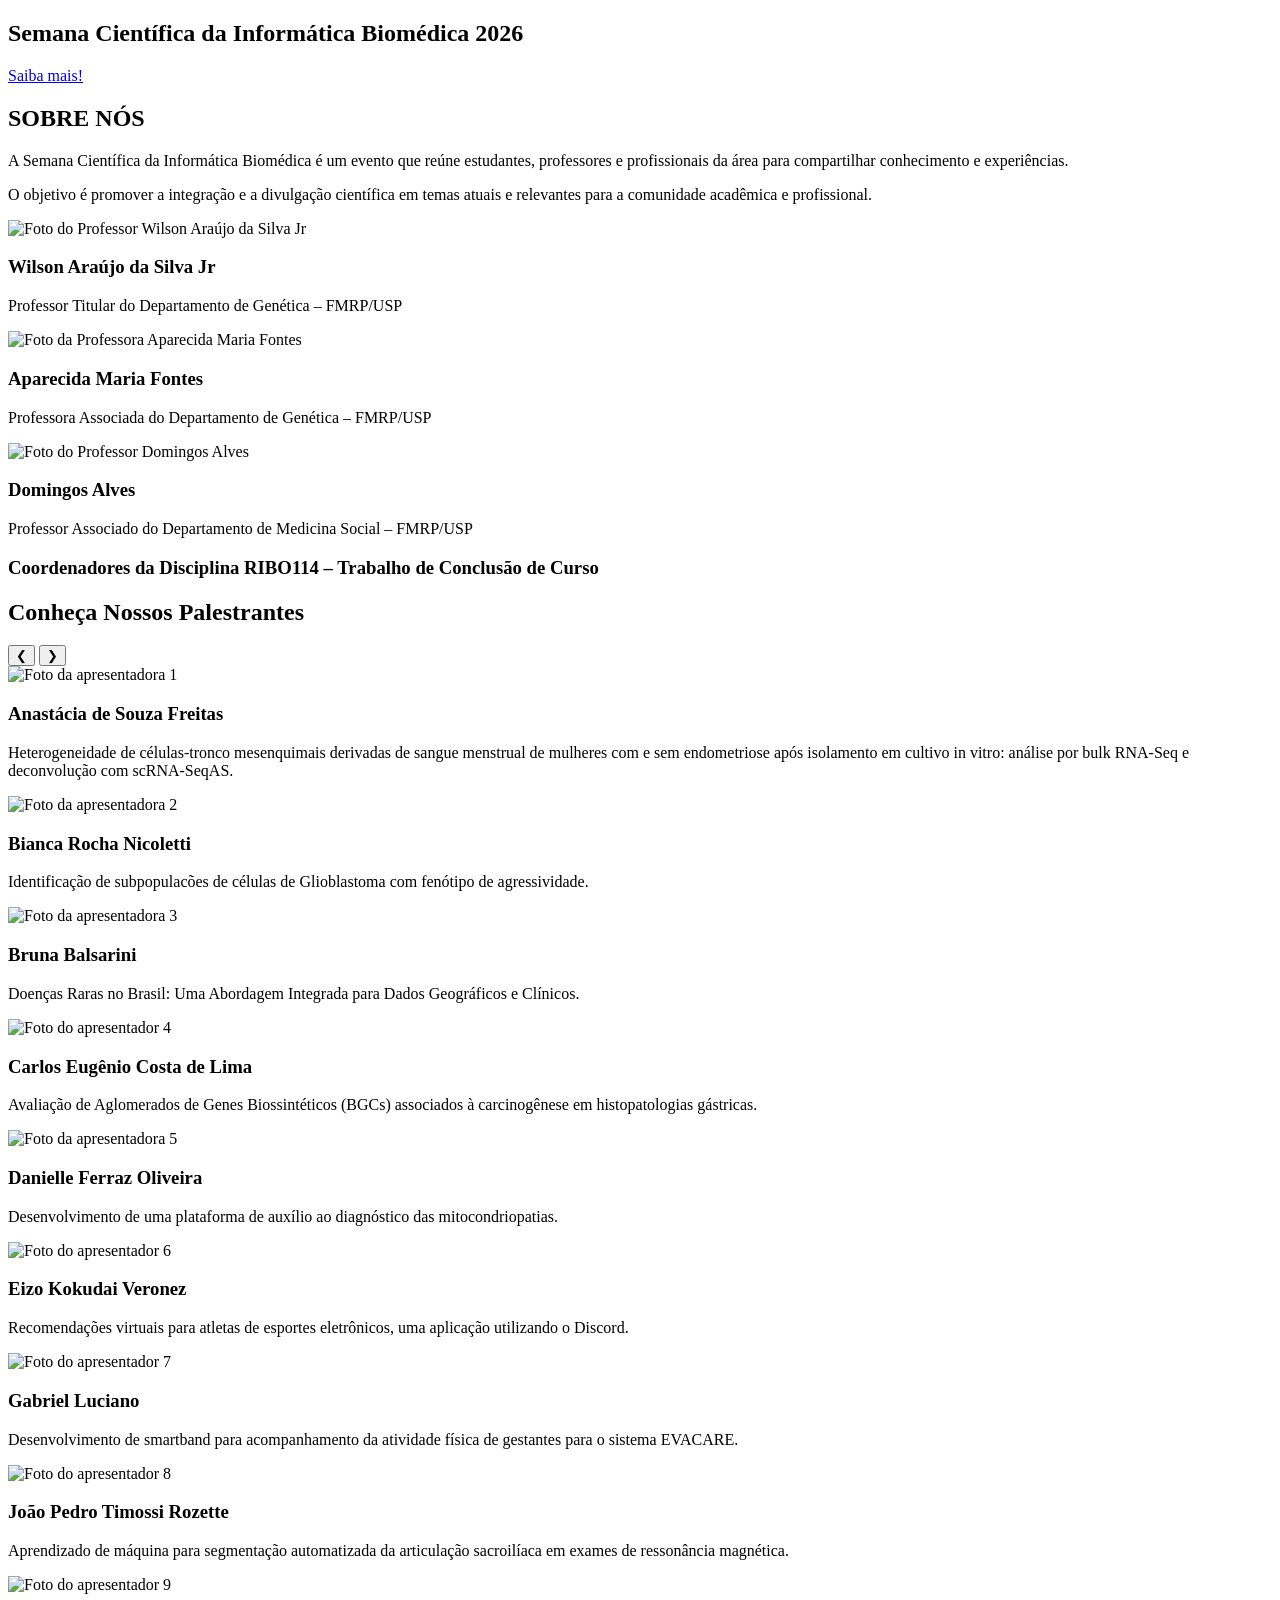
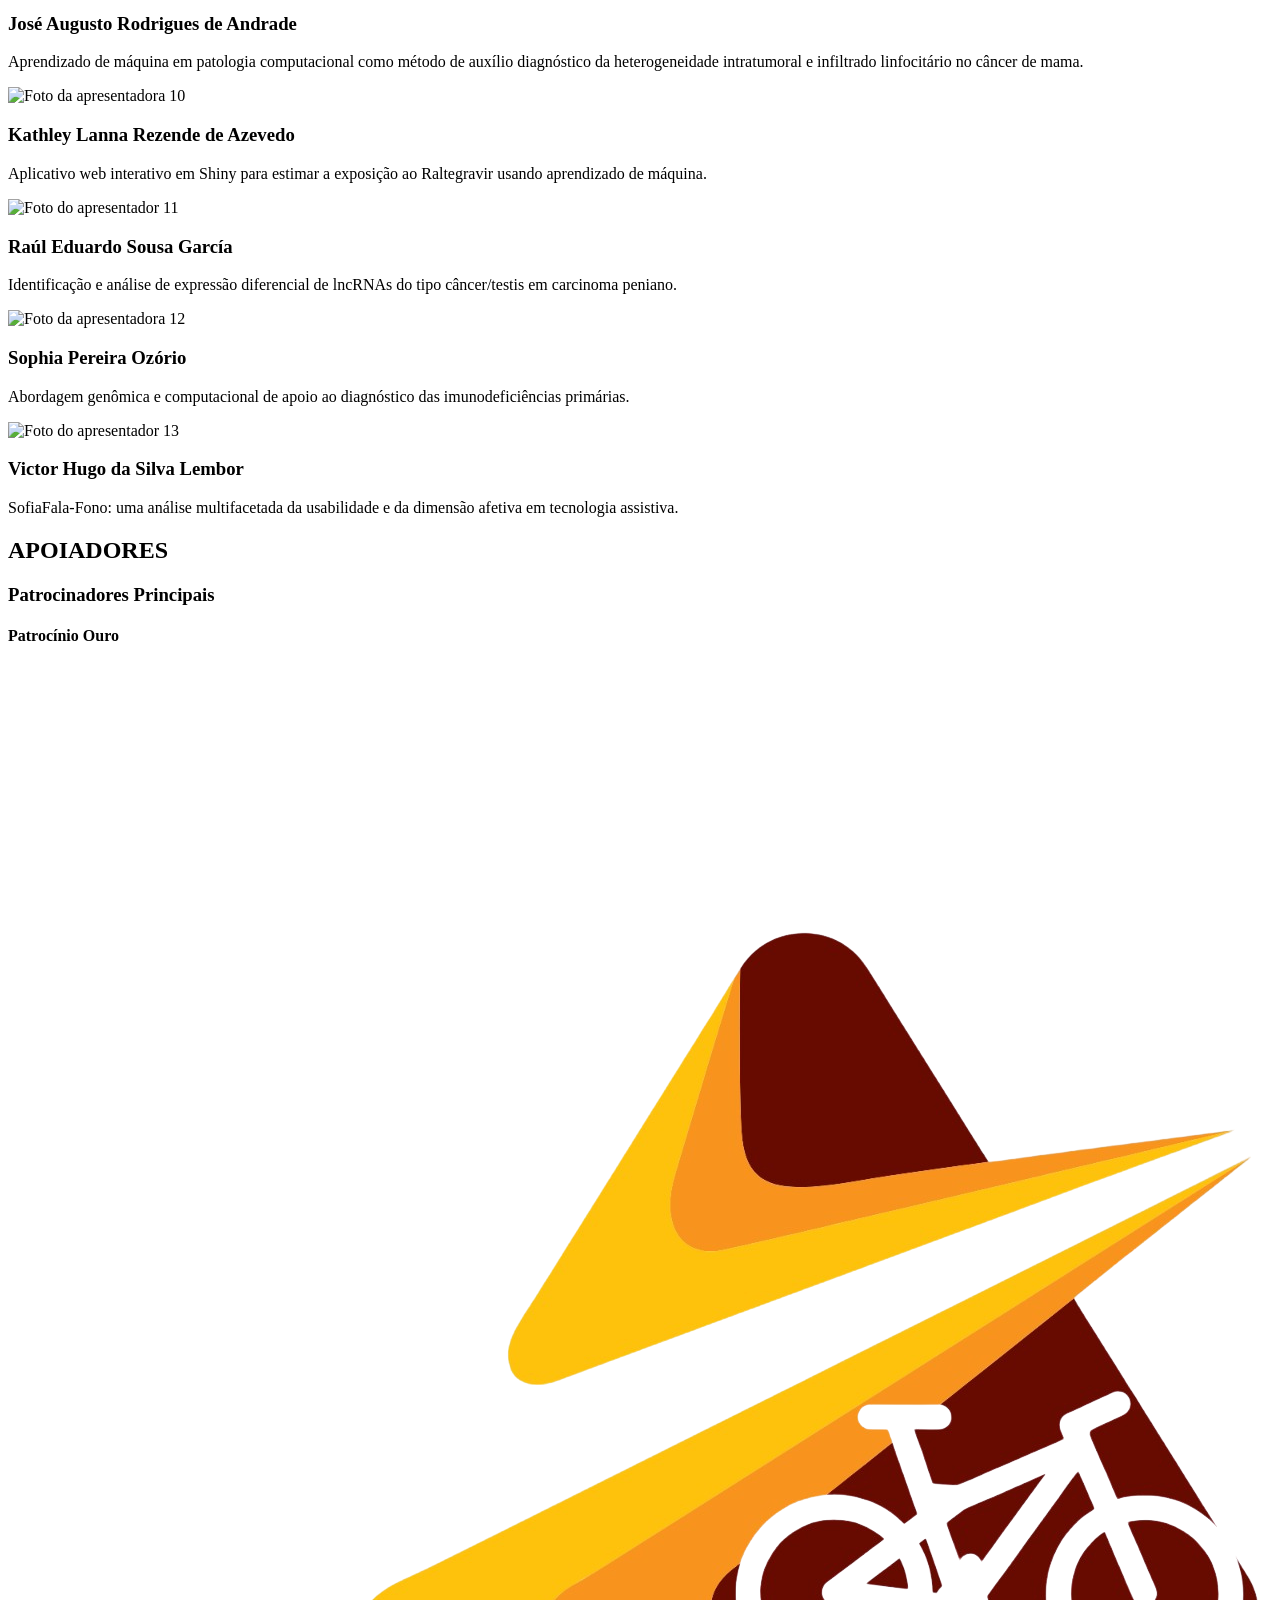
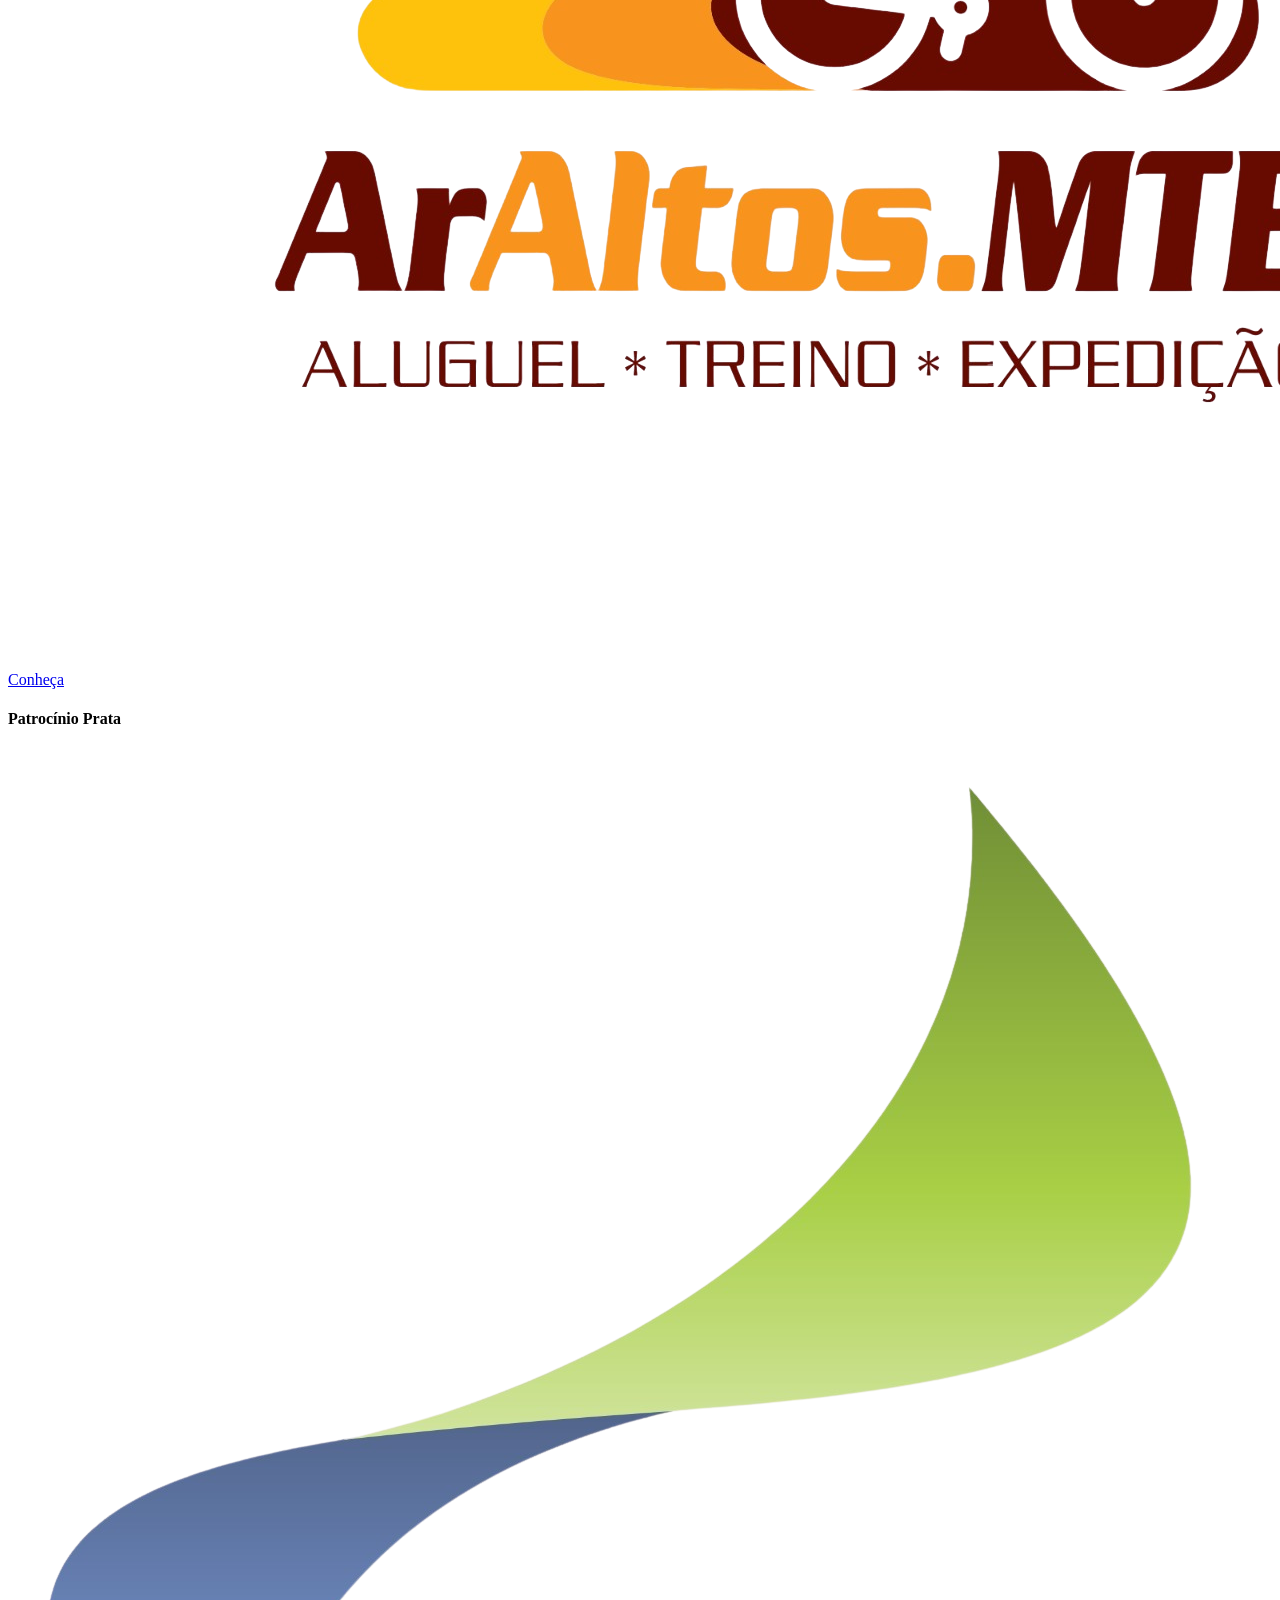
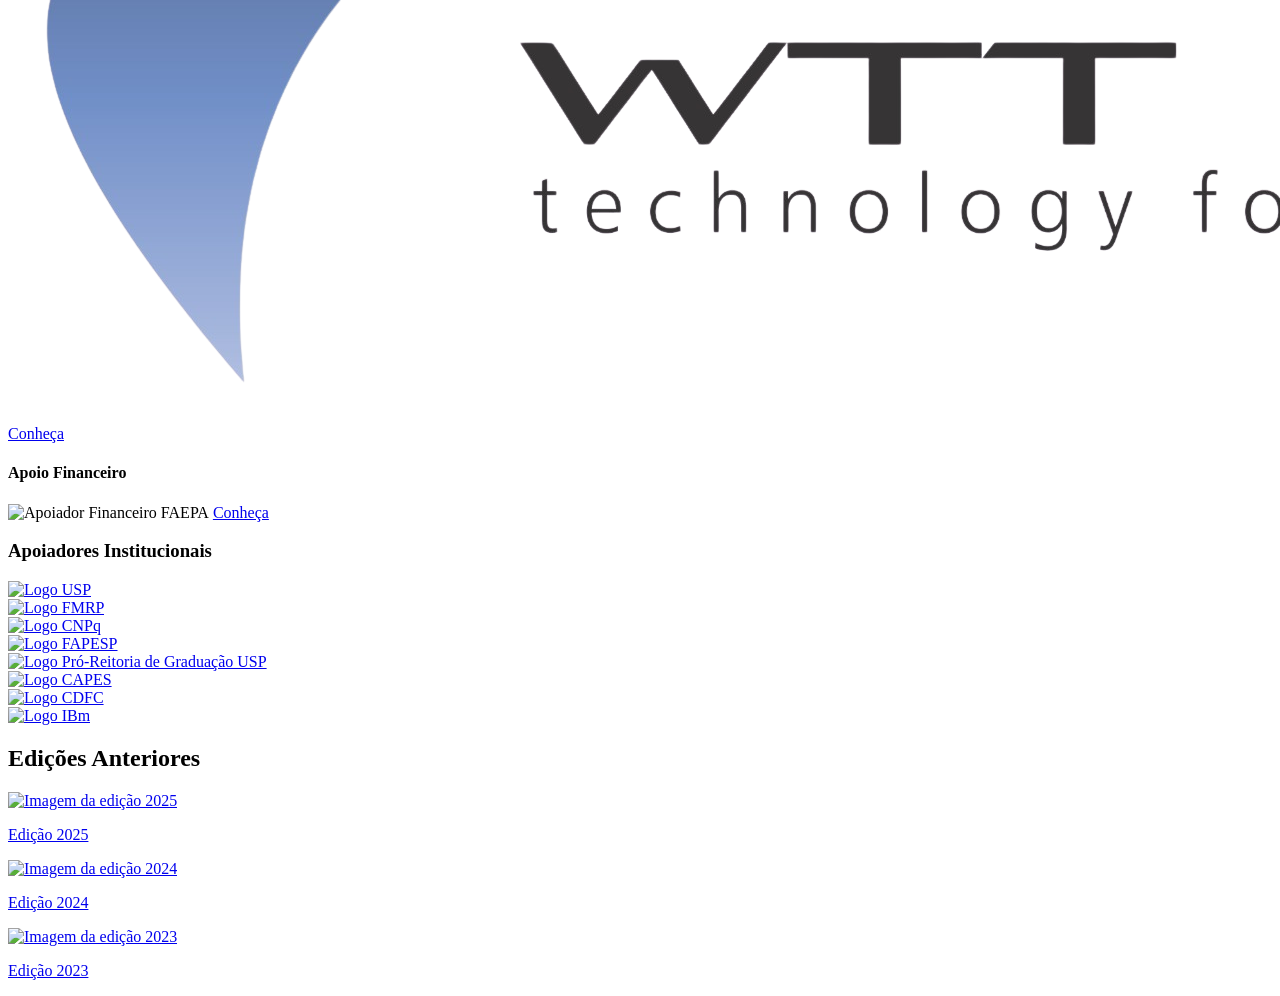
==== index.html @ ed15cde7 "Alteração datas e patrocinadores" ====
<!DOCTYPE html>
<html lang="pt-BR">
<head>
    <meta charset="UTF-8">
    <link rel="canonical" href="https://rge.fmrp.usp.br/scibm/" />
    <link rel="stylesheet" href="assets/css/style.css">
    <meta name="viewport" content="width=device-width, initial-scale=1.0">
    
    <link rel="stylesheet" href="assets/css/style.css">
    <link rel="stylesheet" href="https://cdn.jsdelivr.net/npm/@shoelace-style/shoelace@2.20.1/cdn/themes/light.css" />
    <link rel="preconnect" href="https://fonts.googleapis.com">
    <link rel="preconnect" href="https://fonts.gstatic.com" crossorigin>
    <link href="https://fonts.googleapis.com/css2?family=Poppins:wght@400;600;700;800;900&display=swap" rel="stylesheet">
</head>
<body>

    <!--Header-->
    <div id="header-placeholder"></div>

        <section id="hero" class="hero">
        <div class="hero__content">
            <h1>
                <span class="h1-small">Semana Científica da</span>
                <span class="h1-large">Informática Biomédica</span>
                <span class="hero__year">2026</span>

            </h1>

        <a href="#sobre" class="cta">Saiba mais!</a>
        </div>

        <!-- camada decorativa -->
        <div class="hero__bg" aria-hidden="true"></div>
        </section>

    <main>
        <!--Sobre nós-->
        <section class="about" id="sobre">
            <div class="about__container">

                <div class="about__content">
                    <h2>SOBRE NÓS</h2>
                    <p>
                        A <span class="highlight">Semana Científica da Informática Biomédica</span>
                        é um evento que reúne estudantes, professores e profissionais da área
                        para compartilhar conhecimento e experiências.
                    </p>
                    <p>
                        O objetivo é promover a integração e a divulgação científica em temas
                        atuais e relevantes para a comunidade acadêmica e profissional.
                    </p>
                </div>

                <div class="about_professors">

                    <div class="professor__card">
                        <img src="/assets/imgs/foto_wilson.jpg" alt="Foto do Professor Wilson Araújo da Silva Jr">
                        <div class="professor__info">
                            <h3>Wilson Ara&uacute;jo da Silva Jr</h3>
                            <p>Professor Titular do Departamento de Gen&eacute;tica &ndash; FMRP/USP</p>
                        </div>
                    </div>

                    <div class="professor__card">
                        <img src="/assets/imgs/foto_aparecida.jpg" alt="Foto da Professora Aparecida Maria Fontes">
                        <div class="professor__info">
                            <h3>Aparecida Maria Fontes</h3>
                            <p>Professora Associada do Departamento de Gen&eacute;tica &ndash; FMRP/USP</p>
                        </div>
                    </div>

                    <div class="professor__card">
                        <img src="/assets/imgs/foto_domingos.jpg" alt="Foto do Professor Domingos Alves">
                        <div class="professor__info">
                            <h3>Domingos Alves</h3>
                            <p>Professor Associado do Departamento de Medicina Social &ndash; FMRP/USP</p>
                        </div>
                    </div>
                </div>

                <div class = "about__coordinators">
                    <h3>Coordenadores da Disciplina RIBO114 &ndash; Trabalho de Conclus&atilde;o de Curso</h3>
                </div>
            </div>
        </section>




        <!--Apresentadores-->
            <section id="apresentadores" class="presenters">
                <div class="presenters_container">
                    <h2>Conheça Nossos Palestrantes</h2>
            
                    <div class="presenters__grid">
                    <div class="presenters__carousel">
                        <button class="carousel-btn prev" aria-label="Anterior">&#10094;</button>
                        <button class="carousel-btn next" aria-label="Próximo">&#10095;</button>
                        <div class="presenters__track">

                                <div class="presenter-card">
                                    <img src="/assets/photos/foto_anastacia.png" alt="Foto da apresentadora 1">
                                    <h3>Anastácia de Souza Freitas</h3>
                                    <p>Heterogeneidade de células-tronco mesenquimais derivadas de sangue menstrual de mulheres com e sem endometriose após isolamento em cultivo in vitro: análise por bulk RNA-Seq e deconvolução com scRNA-SeqAS.</p>
                                </div>

                                <div class="presenter-card">
                                    <img src="/assets/photos/foto_bianca.png" alt="Foto da apresentadora 2">
                                    <h3>Bianca Rocha Nicoletti</h3>
                                    <p>Identificação de subpopulacões de células de Glioblastoma com fenótipo de agressividade.</p>
                                </div>

                                <div class="presenter-card">
                                    <img src="/assets/photos/foto_bruna.png" alt="Foto da apresentadora 3">
                                    <h3>Bruna Balsarini</h3>
                                    <p>Doenças Raras no Brasil: Uma Abordagem Integrada para Dados Geográficos e Clínicos.</p>
                                </div>

                                <div class="presenter-card">
                                    <img src="/assets/photos/foto_carlos.png" alt="Foto do apresentador 4">
                                    <h3>Carlos Eugênio Costa de Lima</h3>
                                    <p>Avaliação de Aglomerados de Genes Biossintéticos (BGCs) associados à carcinogênese em histopatologias gástricas.</p>
                                </div>

                                <div class="presenter-card">
                                    <img src="/assets/photos/foto_danielle.png" alt="Foto da apresentadora 5">
                                    <h3>Danielle Ferraz Oliveira</h3>
                                    <p>Desenvolvimento de uma plataforma de auxílio ao diagnóstico das mitocondriopatias.</p>
                                </div>

                                <div class="presenter-card">
                                    <img src="/assets/photos/foto_eizo.png" alt="Foto do apresentador 6">
                                    <h3>Eizo Kokudai Veronez</h3>
                                    <p>Recomendações virtuais para atletas de esportes eletrônicos, uma aplicação utilizando o Discord.</p>
                                </div>                                

                                <div class="presenter-card">
                                    <img src="/assets/photos/foto_gabriel_luciano.png" alt="Foto do apresentador 7">
                                    <h3>Gabriel Luciano</h3>
                                    <p>Desenvolvimento de smartband para acompanhamento da atividade física de gestantes para o sistema EVACARE.</p>
                                </div>

                                <div class="presenter-card">
                                    <img src="/assets/photos/foto_joao_rozette.png" alt="Foto do apresentador 8">
                                    <h3>João Pedro Timossi Rozette</h3>
                                    <p>Aprendizado de máquina para segmentação automatizada da articulação sacroilíaca em exames de ressonância magnética.</p>
                                </div>

                                <div class="presenter-card">
                                    <img src="/assets/photos/foto_jose.png" alt="Foto do apresentador 9">
                                    <h3>José Augusto Rodrigues de Andrade</h3>
                                    <p>Aprendizado de máquina em patologia computacional como método de auxílio diagnóstico da heterogeneidade intratumoral e infiltrado linfocitário no câncer de mama.</p>
                                </div>

                                <div class="presenter-card">
                                    <img src="/assets/photos/foto_kathley.png" alt="Foto da apresentadora 10">
                                    <h3>Kathley Lanna Rezende de Azevedo</h3>
                                    <p>Aplicativo web interativo em Shiny para estimar a exposição ao Raltegravir usando aprendizado de máquina.</p>
                                </div>

                                <div class="presenter-card">
                                    <img src="/assets/photos/foto_raul.png" alt="Foto do apresentador 11">
                                    <h3>Raúl Eduardo Sousa García</h3>
                                    <p>Identificação e análise de expressão diferencial de lncRNAs do tipo câncer/testis em carcinoma peniano.</p>
                                </div>

                                <div class="presenter-card">
                                    <img src="/assets/photos/foto_sophia.png" alt="Foto da apresentadora 12">
                                    <h3>Sophia Pereira Ozório</h3>
                                    <p>Abordagem genômica e computacional de apoio ao diagnóstico das imunodeficiências primárias.</p>
                                </div>

                                <div class="presenter-card">
                                    <img src="/assets/photos/foto_victor_lembor.png" alt="Foto do apresentador 13">
                                    <h3>Victor Hugo da Silva Lembor</h3>
                                    <p>SofiaFala-Fono: uma análise multifacetada da usabilidade e da dimensão afetiva em tecnologia assistiva.</p>
                                </div>


                                <!-- adicionar quantos cards quiser -->
                            </div>

                        </div>
                    </div>
                </div>
            </section>

        <!--Apoiadores / Patrocinadores-->
        <section id="apoiadores" class="sponsors">
            <div class="sponsors__container">
                <h2>APOIADORES</h2>

                <!-- Linha 1: Níveis Ouro / Prata / Bronze -->
                    <div class="sponsors__group">
                <h3 class="sponsors__subtitle">Patrocinadores Principais</h3>
                <div class="sponsors__grid">
                    
                    <div class="sponsor-card">
                    <h4>Patrocínio Ouro</h4>
                    <img src="assets/imgs/logo_araltosmtb.png" alt="ArAltos.MTB - Patrocínio Ouro">
                    <a href="https://www.araltosmtb.com.br/" target="_blank" class="cta">Conheça</a>
                    </div>

                    <div class="sponsor-card">
                    <h4>Patrocínio Prata</h4>
                    <img src="assets/imgs/logo_wtt.png" alt="WTT - Patrocínio Prata">
                    <a href="https://wtt.com.br/en" target="_blank" class="cta">Conheça</a>
                    </div>

                    <div class="sponsor-card">
                    <h4>Apoio Financeiro</h4>
                    <img src="/assets/imgs/logo_faepa.png" alt="Apoiador Financeiro FAEPA">
                    <a href="https://faepa.br/" target="_blank" class="cta">Conheça</a>
                    </div>

                </div>
                </div>

                <!-- Linha 3: Apoiadores Institucionais -->
                <div class="sponsors__group">
                <h3 class="sponsors__subtitle">Apoiadores Institucionais</h3>
                
                <div class="sponsors__grid">
                  
                  <div class="sponsor-card sponsor-card--logo">
                    <a href="https://www5.usp.br/" target="_blank" class="sponsor-card__link">
                      <img src="/assets/imgs/logo_usp.png" alt="Logo USP">
                    </a>
                  </div>
                  
                  <div class="sponsor-card sponsor-card--logo">
                    <a href="https://www.fmrp.usp.br/" target="_blank" class="sponsor-card__link">
                      <img src="/assets/imgs/logo_fmrp.png" alt="Logo FMRP">
                    </a>
                  </div>
                  
                  <div class="sponsor-card sponsor-card--logo">
                    <a href="https://www.gov.br/cnpq/pt-br" target="_blank" class="sponsor-card__link">
                      <img src="/assets/imgs/logo_cnpq.png" alt="Logo CNPq">
                    </a>
                  </div>
                  
                  <div class="sponsor-card sponsor-card--logo">
                    <a href="https://fapesp.br/" target="_blank" class="sponsor-card__link">
                      <img src="/assets/imgs/logo_fapesp.png" alt="Logo FAPESP">
                    </a>
                  </div>
                  
                  <div class="sponsor-card sponsor-card--logo">
                    <a href="https://www.prg.usp.br/" target="_blank" class="sponsor-card__link">
                      <img src="/assets/imgs/logo_prgusp.png" alt="Logo Pró-Reitoria de Graduação USP">
                    </a>
                  </div>
                  
                  <div class="sponsor-card sponsor-card--logo">
                    <a href="https://www.gov.br/capes/pt-br" target="_blank" class="sponsor-card__link">
                      <img src="/assets/imgs/logo_capes.png" alt="Logo CAPES">
                    </a>
                  </div>
                  
                  <div class="sponsor-card sponsor-card--logo">
                    <a href="https://cdfc.fmrp.usp.br/" target="_blank" class="sponsor-card__link">
                      <img src="/assets/imgs/logo_cdfc.png" alt="Logo CDFC">
                    </a>
                  </div>

                  <div class="sponsor-card sponsor-card--logo">
                    <a href="https://ibm.fmrp.usp.br/" target="_blank" class="sponsor-card__link">
                      <img src="/assets/imgs/logo_ibm_verde.png" alt="Logo IBm">
                    </a>
                  </div>

                </div>
              </div>


        </section>

        <!--Edições anteriores-->
        <section class="past-editions" id="edicoes-anteriores">
            <div class="past-editions__container">
                <h2>Edições Anteriores</h2>

                <div class="past-editions__grid">

                    <!-- Edição 2025 -->
                    <a href="https://youtube.com/playlist?list=PLsEEH-bfGwTQ102l8VEzsQYOfnq4I0Zme&si=TeoHUvMnxcYbp3NN" class="edition-card">
                        <img src="" alt="Imagem da edição 2025">
                        <p>Edição 2025</p>
                    </a>

                    <!-- Edição 2024 -->
                    <a href="https://www.youtube.com/watch?v=DJl6YaBF5ow&list=PLsEEH-bfGwTROp1Z1zWYynCw1_nA47Zox" class="edition-card">
                        <img src="assets/imgs/sc2024.png" alt="Imagem da edição 2024">
                        <p>Edição 2024</p>
                    </a>

                    <!-- Edição 2023 -->
                    <a href="https://www.fmrp.usp.br/pb/arquivos/15777" class="edition-card">
                        <img src="assets/imgs/sc2023.png" alt="Imagem da edição 2023">
                        <p>Edição 2023</p>
                    </a>

                </div>
            </div>
        </section>

    </main>

    <!-- Footer dinâmico -->
    <div id="footer-placeholder"></div>

    <script src="assets/js/main.js"></script>
    <script type="module" src="https://cdn.jsdelivr.net/npm/@shoelace-style/shoelace@2.20.1/cdn/shoelace-autoloader.js"></script>

    <script>
        const track = document.querySelector(".presenters__track");
        const prevBtn = document.querySelector(".carousel-btn.prev");
        const nextBtn = document.querySelector(".carousel-btn.next");

        const cardWidth = 300; // largura aproximada de cada card + gap

        nextBtn.addEventListener("click", () => {
            track.scrollBy({ left: cardWidth, behavior: "smooth" });
        });

        prevBtn.addEventListener("click", () => {
            track.scrollBy({ left: -cardWidth, behavior: "smooth" });
        });
    </script>
</body>
</html>
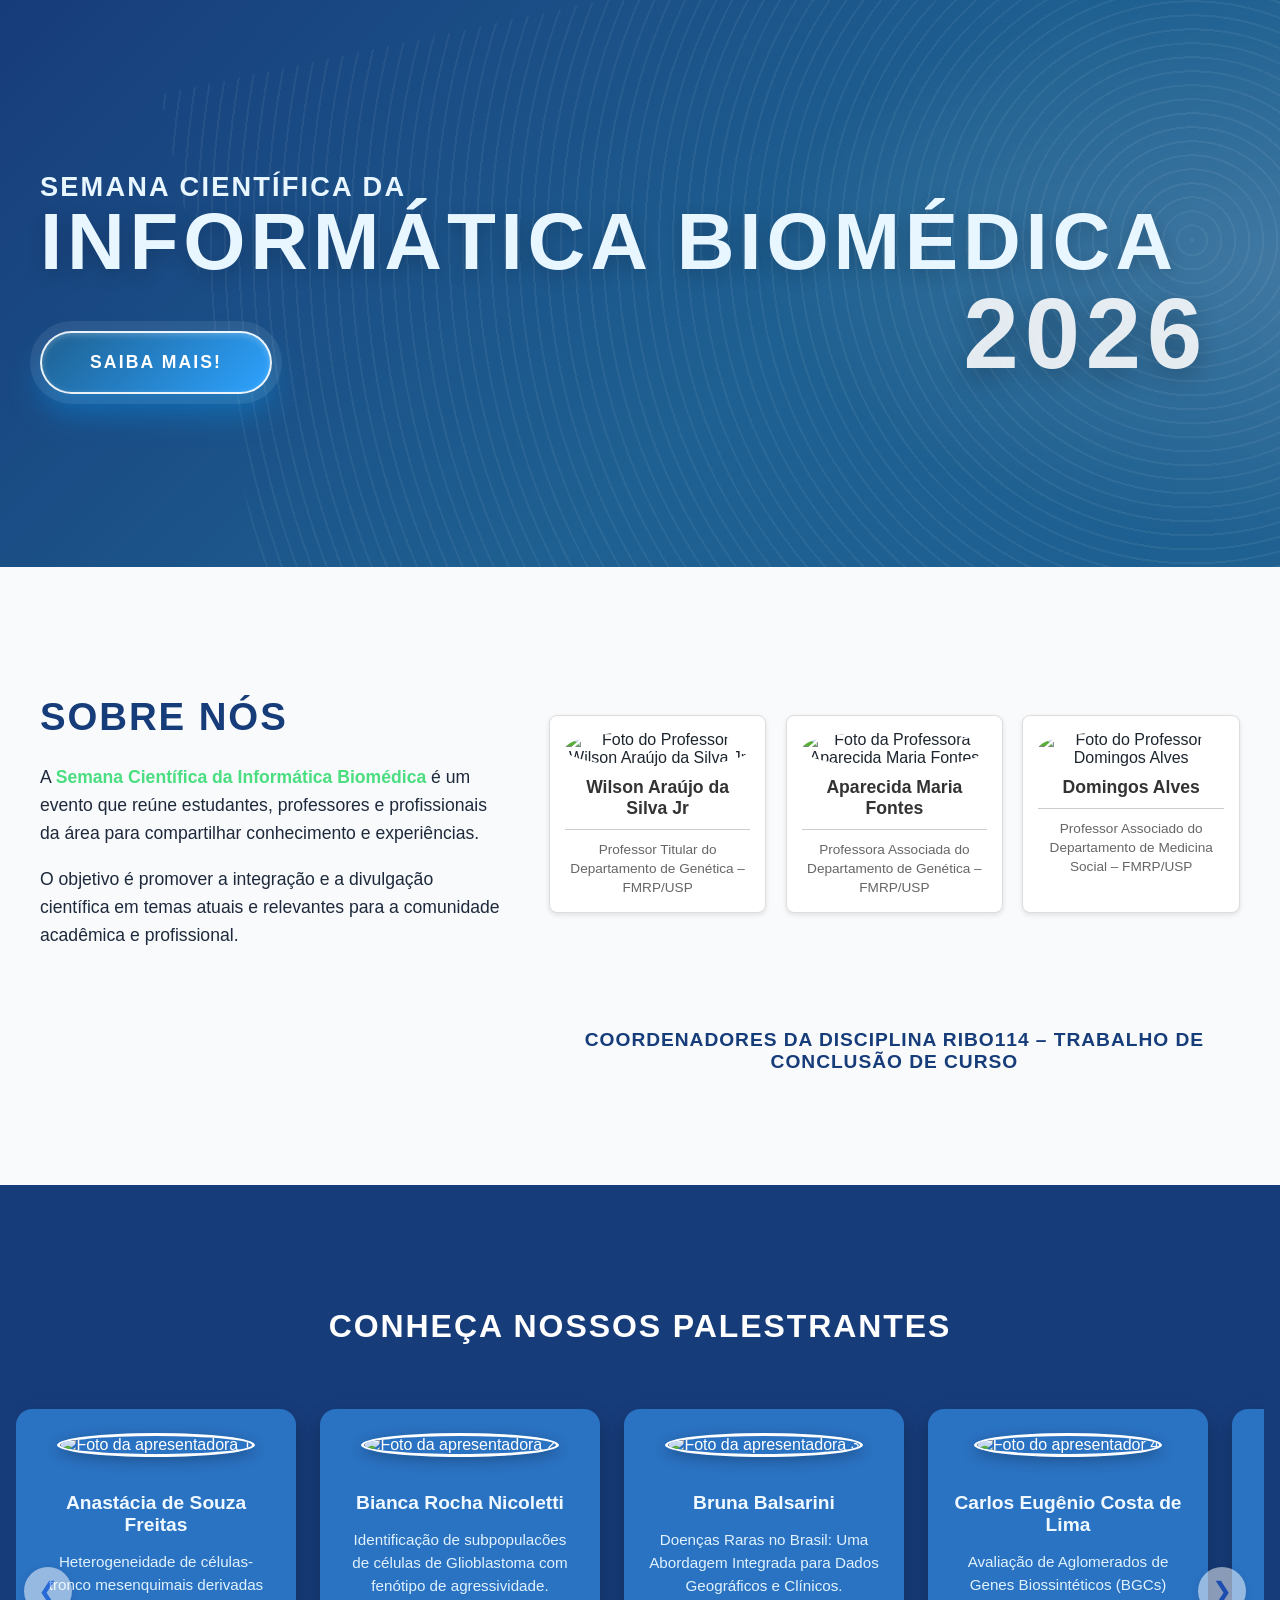
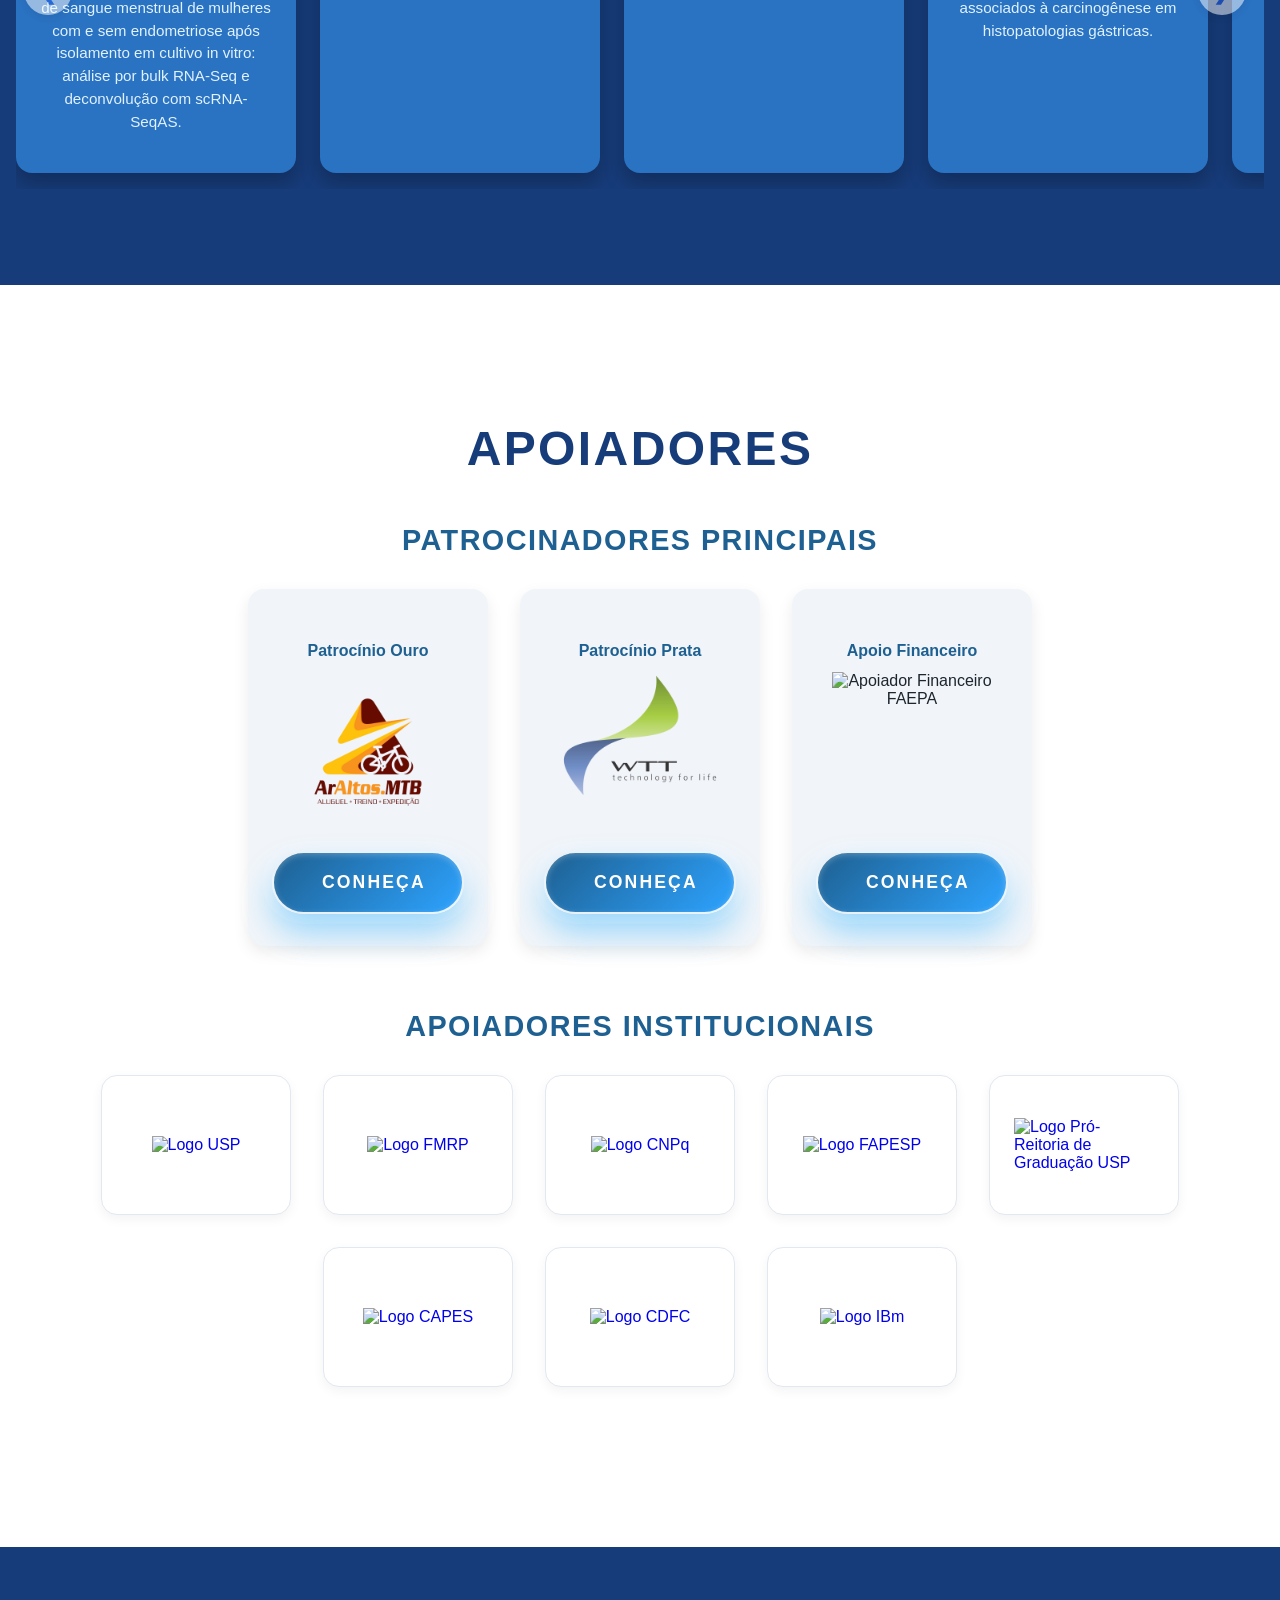
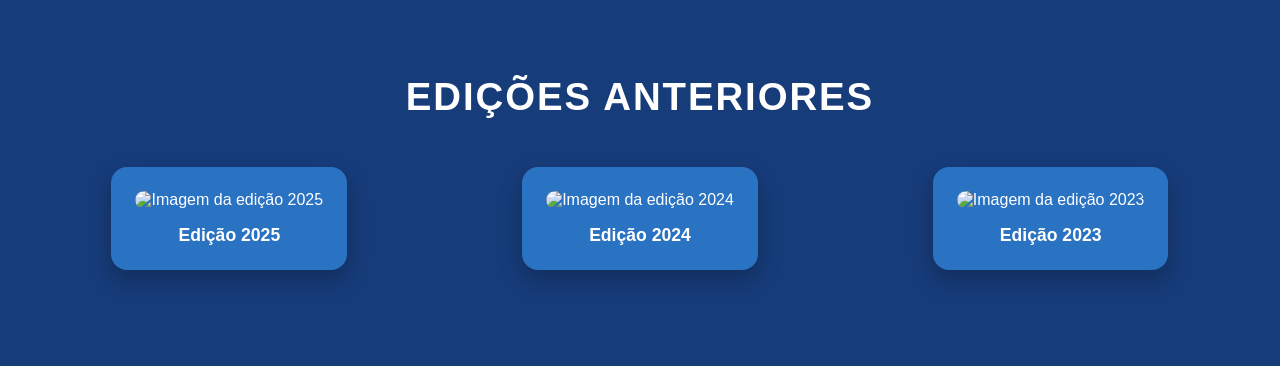
==== commit de093c67: "Fix texto professores mobile" ====
--- a/index.html
+++ b/index.html
@@ -89,7 +89,7 @@
 
         <!--Apresentadores-->
             <section id="apresentadores" class="presenters">
-                <div class="presenters_container">
+                <div class="presenters__container">
                     <h2>Conheça Nossos Palestrantes</h2>
             
                     <div class="presenters__grid">
--- a/assets/css/style.css
+++ b/assets/css/style.css
@@ -0,0 +1,1628 @@
+/* assets/css/style.css */
+
+/* ===============================
+   Variáveis e utilidades
+================================== */
+
+html {
+  box-sizing: border-box;
+}
+*, *::before, *::after {
+  box-sizing: inherit;
+}
+
+
+:root{
+  --blue-900:#0e2d66;
+  --blue-800:#173c7a;
+  --blue-700:#1e6091;
+  --blue-600:#2a72c2;
+  --cyan-300:#66d9ff;
+  --text:#1d252e;
+  --bg:#f7f9fb;
+  --white:#fff;
+}
+
+html { scroll-behavior: smooth; }
+body {
+  font-family: "Poppins", -apple-system, BlinkMacSystemFont, "Segoe UI", Roboto, Helvetica, Arial, sans-serif;
+  margin: 0;
+  padding: 0;
+  display: flex;
+  flex-direction: column;
+  min-height: 100vh;
+  background: var(--bg);
+  color: var(--text);
+}
+
+
+
+/*==================
+Conteúdo principal
+====================*/
+main {
+    flex-grow: 1; 
+    width: 100%;
+    margin: 0;
+    padding: 0;
+}
+
+/*==================
+Conteúdo do HEADER
+====================*/
+.main-header{
+  position: sticky;
+  top: 0;
+  z-index: 1000;
+  background: #fff;
+  padding: .75rem 2rem;
+  display: flex;
+  align-items: center;
+  justify-content: space-between;
+  box-shadow: 0 2px 8px rgba(0,0,0,.08);
+}
+
+nav{
+  width: 100%;
+  display: flex;
+  align-items: center;
+  justify-content: space-between;
+}
+
+.logo{
+  display: flex;
+  align-items: center;
+  gap: .75rem;
+  text-decoration: none;
+}
+
+.logo img{
+  width: 175px;
+  height: auto;
+}
+
+.logo-text{
+  display: flex;
+  flex-direction: column;
+  line-height: 1.05;
+  text-transform: uppercase;
+}
+
+.brand-top{
+  font-size: .75rem;
+  letter-spacing: .12em;
+  color: #1e6091;
+  font-weight: 700;
+}
+
+.brand-mid{
+  font-size: 1rem;
+  letter-spacing: .08em;
+  color: #173c7a;
+  font-weight: 900;
+}
+
+.brand-year{
+  font-size: .9rem;
+  color: #1e6091;
+  font-weight: 800;
+}
+
+.nav-links{
+  display: flex;
+  gap: 2rem;
+  list-style: none;
+  margin: 0;
+  padding: 0;
+}
+
+.nav-links a{
+  color: #1e6091;
+  text-decoration: none;
+  font-weight: 700;
+  letter-spacing: .08em;
+  text-transform: uppercase;
+  transition: .2s;
+}
+
+.nav-links a:hover{
+  color: #173c7a;
+  border-bottom: 2px solid #173c7a;
+}
+
+.logo-link span{
+    font-family: Kollektif;
+    font-size: 1.656rem;
+    display: block;
+    line-height: 1.2;
+    margin-bottom: 0.5rem;
+    color: #173c7a;
+    font-weight: bold;
+    margin-left: 0;
+}
+
+#data{
+    font-size: 2.331rem;
+}
+
+nav{
+    display: flex;
+    height: 15vh;
+}
+
+.main-nav a span{
+    margin-left: 1rem;
+    text-decoration: none;
+    color: #007bff;
+    font-weight: 500;
+    text-transform: uppercase;
+    letter-spacing: 0.25rem;
+}
+
+.main-nav a:hover {
+    text-decoration: underline;
+}
+
+.nav-links{
+    width: 50%;
+    display: flex;
+    justify-content: space-between;
+    align-items: center;
+    margin-right: 1.5rem;
+    list-style: none;
+}
+
+.nav-links li{
+    text-decoration: none;
+    letter-spacing: 2px;
+    text-transform: uppercase;
+    font-size: 1.2rem;
+}
+
+.nav-links a{
+    text-transform: uppercase;
+    text-decoration: none;
+    color: #1e6091;
+    font-weight: bold;
+    padding: 1rem;
+    transition: 0.3s;
+    border-radius: 10%;
+}
+
+.nav-links a:hover{
+    color: #fff;
+    background: #173c7a;
+}
+
+/*===============================
+   Conteúdo da HERO
+================================== */
+.hero{
+  position: relative;
+  background: linear-gradient(135deg, var(--blue-800) 0%, var(--blue-700) 60%);
+  color: #e8f6ff;
+  min-height: clamp(400px, 63vh, 650px);
+  display: flex;
+  align-items: center;
+  overflow: hidden;
+}
+
+.hero__content{
+  position: relative;
+  z-index: 1;
+  max-width: 1200px;
+  margin: 0 auto;
+  width: 100%;
+}
+
+.hero h1{
+  margin: 0 0 1.5rem 0;
+  line-height: 1.03;
+  text-transform: uppercase;
+}
+
+.h1-small{
+  display: block;
+  font-weight: 700;
+  letter-spacing: .08em;
+  font-size: clamp(1rem, 2.8vw, 1.7rem);
+}
+
+.h1-large{
+  display: block;
+  font-weight: 900;
+  letter-spacing: .06em;
+  font-size: clamp(2rem, 8vw, 5rem);
+  text-shadow: 0 6px 18px rgba(0,0,0,.18);  
+}
+
+/* Botão oval com glow */
+.cta{
+  display: inline-block;
+  margin-top: 1.5rem;
+  padding: 1.2rem 3rem;
+  border-radius: 50px;
+  text-decoration: none;
+  font-weight: 800;
+  text-transform: uppercase;
+  letter-spacing: .12em;
+  font-size: 1.1rem;
+  color: #fff;
+  background: linear-gradient(135deg, #1e6091, #2da3ff);
+  border: 2.5px solid rgba(255,255,255,.9);     /* anel branco */
+  box-shadow:
+    inset 0 2px 6px rgba(255,255,255,.25),
+    0 0 0 10px rgba(255,255,255,.08),
+    0 18px 32px rgba(0,160,255,.38);
+  transition: transform .25s ease, box-shadow .25s ease;
+}
+
+.cta:hover{
+  transform: translateY(-3px) scale(1.03);
+  box-shadow:
+    inset 0 2px 6px rgba(255,255,255,.25),
+    0 0 0 12px rgba(255,255,255,.10),
+    0 24px 40px rgba(0,160,255,.5);
+}
+
+.cta:focus-visible{
+  outline: none;
+  box-shadow:
+    0 0 0 3px #fff,
+    0 0 0 8px rgba(0,160,255,.6);
+}
+
+/* Ano à direita */
+.hero__year{
+  position: absolute;
+  right: clamp(2rem, 5vw, -4rem);
+  font-size: clamp(2.8rem, 11vw, 6.2rem);
+  font-weight: 800;
+  letter-spacing: .06em;
+  color: rgba(255,255,255,.88);
+  text-shadow: 0 8px 24px rgba(0,0,0,.25);
+  z-index: 1;
+}
+
+/* Camada decorativa da hero (sem imagem externa) */
+
+/* Camada de fundo do hero */
+.hero__bg{
+  position: absolute;
+  inset: 0;           /* ocupa toda a área do hero */
+  z-index: 0;
+  pointer-events: none;
+}
+
+/* 1) halo suave no canto direito (elipse) */
+.hero__bg::before{
+  content: "";
+  position: absolute;
+  right: -20%;
+  top: -10%;
+  width: 120%;
+  height: 140%;
+  background:
+    radial-gradient(60% 60% at 85% 40%, rgba(255,255,255,.16) 0%, rgba(255,255,255,0) 60%),
+    conic-gradient(from 0deg at 85% 40%, rgba(255,255,255,.08), rgba(255,255,255,0) 60%);
+  mix-blend-mode: screen;
+}
+
+/* 2) anéis concêntricos “tech” */
+.hero__bg::after{
+  content: "";
+  position: absolute;
+  right: -8%;
+  top: -6%;
+  width: 90%;
+  height: 140%;
+  transform: rotate(-12deg);
+  background:
+    repeating-radial-gradient(circle at 85% 45%,
+      rgba(255,255,255,.22) 0 2px,
+      rgba(255,255,255,0) 2px 14px);
+  opacity: .25;
+}
+
+/* layout do SOBRE NÓS  */
+.about {
+  padding: clamp(3rem, 8vw, 6rem) 1rem;
+  background: #f8fafc; /* fundo clarinho */
+}
+
+.about__container {
+  max-width: 1200px;
+  margin: 0 auto;
+  display: grid;
+  grid-template-columns: minmax(0, 1fr) minmax(0, 1.5fr);
+  gap: 3rem;
+  align-items: center;
+}
+
+/* Coluna do texto */
+.about__content h2 {
+  font-size: clamp(1.6rem, 4vw, 2.4rem);
+  margin-bottom: 1.5rem;
+  font-weight: 800;
+  color: var(--blue-800); /* azul escuro para o título */
+  text-transform: uppercase;
+  letter-spacing: .05em;
+}
+
+.about__content p {
+  font-size: 1.1rem;
+  line-height: 1.6;
+  margin-bottom: 1rem;
+  color: #1e293b; /* cinza bem escuro */
+}
+
+.about__content strong,
+.about__content span.highlight {
+  color: #4ade80; /* verde claro */
+  font-weight: 700;
+}
+
+/* Coluna da imagem */
+.about__image img {
+  width: 100%;
+  max-width: 500px;
+  border-radius: 1rem;
+  box-shadow: 0 10px 28px rgba(0,0,0,.12);
+  display: block;
+  margin: 0 auto;
+}
+
+/* Imagens dos professores */
+.about_professors {
+  display: grid;
+  grid-template-columns: repeat(auto-fit, minmax(min(100%, 180px), 1fr));
+  flex-wrap: nowrap;
+  justify-content: center;
+  gap: clamp(.75rem, 1.5vw, 1.25rem);
+  flex: 2;
+  min-width: 0px;
+}
+
+.professor__card {
+    border: 1px solid #ddd;
+    border-radius: 8px;
+    padding: 15px;
+    text-align: center;
+    background-color: #fff;
+    box-shadow: 0 2px 5px rgba(0,0,0,0.1);
+    width: auto;
+    box-sizing: border-box;
+    min-width: 0px;
+}
+
+.professor__card img {
+    width: 150px; /* Tamanho fixo para as imagens dos professores */
+    height: 150px;
+    border-radius: 50%;
+    object-fit: cover;
+    margin-bottom: 10px;
+}
+
+.professor__info h3 {
+    font-size: 1.1em;
+    color: #333;
+    margin: 0 0 5px 0;
+    text-align: center;
+}
+
+.professor__info p {
+    font-size: 0.85em;
+    color: #666;
+    line-height: 1.4;
+    margin: 0;
+    border-top: 1px solid #ccc;   /* LINHA */
+    padding-top: 10px;            /* espaço entre linha e texto */
+    margin-top: 10px;             /* separa da foto */
+}
+
+.about__coordinators {
+    grid-column: 2 / 3;
+    text-align: right;  /* ou center */
+}
+
+.about__coordinators h3 {
+    font-size: 1.2rem;
+    color: var(--blue-800);
+    text-align: center;
+    margin-top: 1rem;
+    margin-bottom: 1rem;
+    font-weight: 800;
+    text-transform: uppercase;
+    letter-spacing: .05em;
+}
+
+
+/* layout do APRESENTADORES */
+.presenters {
+  background: var(--blue-800); /* azul escuro do fundo */
+  padding: clamp(3rem, 8vw, 6rem) 1rem;
+  color: #fff;
+  width: 100%;
+}
+
+.presenters__container {
+  box-sizing: border-box;
+  max-width: 100%;
+  width: 100%;
+  margin: 0 auto;
+  overflow: hidden;
+  position: relative;
+}
+
+.presenters h2 {
+  text-align: center;
+  font-size: clamp(1.4rem, 3.2vw, 2rem);
+  font-weight: 800;
+  margin-bottom: 3rem;
+  text-transform: uppercase;
+  letter-spacing: .06em;
+}
+
+.presenters__grid {
+  display: grid;
+  grid-template-columns: repeat(auto-fit, minmax(260px, 1fr));
+  gap: 2rem;
+}
+
+.presenter-card {
+  background: var(--blue-600, #2563eb); /* azul mais claro para contraste */
+  border-radius: 1rem;
+  padding: 3rem 3rem;
+  text-align: center;
+  box-shadow: 0 10px 20px rgba(0,0,0,.25);
+  transition: transform .25s ease, box-shadow .25s ease;
+}
+
+.presenter-card:hover {
+  transform: translateY(-6px);
+  box-shadow: 0 16px 32px rgba(0,0,0,.35);
+}
+
+.presenter-card img {
+  width: 120px;
+  height: 120px;
+  object-fit: cover;
+  border-radius: 50%;
+  margin-bottom: 1rem;
+  border: 3px solid #fff;
+  box-shadow: 0 4px 14px rgba(0,0,0,.25);
+}
+
+.presenter-card h3 {
+  font-size: 1.2rem;
+  font-weight: 700;
+  margin-bottom: .5rem;
+  color: #f0f9ff;
+}
+
+.presenter-card p {
+  font-size: .95rem;
+  line-height: 1.5;
+  color: #e0f2fe;
+}
+
+.presenters__carousel {
+  position: relative;
+  display: flex;
+  align-items: center;
+  width: 100%;
+  overflow: hidden;
+}
+
+.presenters__track {
+  display: flex;
+  gap: 1.5rem;
+  overflow-x: auto;
+  scroll-behavior: smooth;
+  padding: 1rem 0;
+  scrollbar-width: none; /* Firefox */
+}
+
+.presenters__track::-webkit-scrollbar {
+  display: none; /* Chrome, Safari */
+}
+
+.presenter-card {
+  flex: 0 0 280px; /* largura fixa dos cards */
+  background: var(--blue-600, #2563eb);
+  border-radius: 1rem;
+  padding: 1.5rem;
+  text-align: center;
+  color: #fff;
+}
+
+.carousel-btn {
+position: absolute;
+    top: 50%;
+    transform: translateY(-50%);
+    z-index: 2;
+    background: #fff;
+    border: none;
+    box-shadow: 0 2px 8px rgba(0,0,0,0.15);
+    border-radius: 50%;
+    width: 48px;
+    height: 48px;
+    font-size: 1.5em;
+    align-items: center;
+    justify-content: center;
+    color: #2563eb;
+    cursor: pointer;
+    opacity: 0.5;
+    transition: background 0.2s, box-shadow 0.2s;
+}
+
+.carousel-btn svg {
+  width: 28px;
+  height: 28px;
+  fill: #2563eb;
+}
+
+.carousel-btn:hover {
+  background: rgba(255,255,255,0.3);
+}
+
+.carousel-btn.prev {
+  position: absolute;
+  left: 0.5rem;
+}
+
+.carousel-btn.next {
+  position: absolute;
+  right: 1.1rem;
+}
+
+/* ==========================
+   Seção de Apoiadores
+========================== */
+.sponsors {
+  background: var(--white);
+  padding: clamp(3rem, 8vw, 6rem) 1rem;
+  text-align: center;
+}
+
+.sponsors__container h2 {
+  color: var(--blue-800);
+  font-size: clamp(2rem, 5vw, 3rem);
+  font-weight: 900;
+  text-transform: uppercase;
+  margin-bottom: 3rem;
+  letter-spacing: 0.05em;
+}
+
+.sponsors__group {
+  margin-bottom: 4rem;
+}
+
+.sponsors__subtitle {
+  font-size: clamp(1.4rem, 3vw, 1.8rem);
+  color: var(--blue-700);
+  font-weight: 800;
+  margin-bottom: 2rem;
+  text-transform: uppercase;
+  letter-spacing: 0.05em;
+}
+
+.sponsors__grid {
+  display: flex;
+  flex-wrap: wrap;
+  justify-content: center;
+  gap: 2rem;
+  align-items: stretch; 
+}
+
+.sponsor-card {
+  background: #f1f5f9;
+  border-radius: 1rem;
+  padding: 2rem 1.5rem;
+  width: 240px;
+  text-align: center;
+  box-shadow: 0 6px 16px rgba(0,0,0,.08);
+  transition: transform .25s ease, box-shadow .25s ease;
+  display: flex;
+  flex-direction: column;
+}
+
+.sponsor-card:hover {
+  transform: translateY(-6px);
+  box-shadow: 0 12px 24px rgba(0,0,0,.15);
+}
+
+.sponsor-card img {
+  max-width: 160px;
+  height: auto;
+  margin-bottom: 1.2rem;
+  margin-left: auto;
+  margin-right: auto;
+}
+
+.sponsor-card h4 {
+  font-size: 1rem;
+  font-weight: 700;
+  color: var(--blue-700);
+  margin-bottom: 0.75rem;
+}
+
+/* --- ADICIONE ESTA NOVA REGRA --- */
+/* Isso faz o botão ser "empurrado" para o final do card */
+.sponsor-card .cta {
+    margin-top: auto; 
+}
+
+
+/* =======================================
+   ESTILOS ADICIONAIS - APOIADORES MODERNOS
+========================================== */
+
+/*
+ * 1. O Card do Apoiador (variante --logo)
+ * Usamos um card branco com borda e sombra suaves.
+ */
+.sponsor-card--logo {
+  background: var(--white); /* Fundo branco limpo */
+  border: 1px solid #e2e8f0; /* Borda sutil */
+  box-shadow: 0 4px 12px rgba(0, 0, 0, .05); /* Sombra muito suave */
+  
+  width: 190px;   /* Largura fixa */
+  height: 140px;  /* Altura fixa para consistência */
+  padding: 1.5rem; /* Espaçamento interno */
+  
+  /* Alinha o logo perfeitamente no centro */
+  display: flex;
+  justify-content: center;
+  align-items: center;
+
+  /* Remove estilos do card padrão que não queremos */
+  text-align: left;
+}
+
+/*
+ * 2. O Link (que envolve o logo)
+ * Faz o link ocupar todo o espaço do card.
+ */
+.sponsor-card--logo .sponsor-card__link {
+  display: block;
+  width: 100%;
+  height: 100%;
+  display: flex;
+  justify-content: center;
+  align-items: center;
+  text-decoration: none;
+}
+
+/*
+ * 3. A Imagem (Logo)
+ * Define uma altura máxima e garante que não distorça.
+ */
+.sponsor-card--logo img {
+  max-width: 100%;
+  max-height: 80px; /* Altura máxima para logos */
+  width: auto;      /* Deixa a largura automática */
+  height: auto;     /* Deixa a altura automática */
+  object-fit: contain; /* Garante que o logo caiba sem distorcer */
+  margin-bottom: 0; /* Remove a margem do estilo original */
+  transition: transform .25s ease; /* Animação de hover */
+}
+
+/*
+ * 4. Efeito de Hover
+ * Eleva o card e dá um zoom sutil no logo.
+ */
+.sponsor-card--logo:hover {
+  transform: translateY(-5px); /* Eleva o card */
+  box-shadow: 0 10px 20px rgba(0, 0, 0, .08); /* Sombra mais destacada */
+  border-color: var(--blue-600); /* Destaca a borda com seu azul */
+}
+
+.sponsor-card--logo:hover img {
+  transform: scale(1.05); /* Zoom sutil no logo */
+}
+
+/*
+ * 5. Limpeza
+ * Garante que o h4 e o .cta originais não apareçam nesta variante.
+ */
+.sponsor-card--logo h4,
+.sponsor-card--logo .cta {
+  display: none;
+}
+
+
+/* layout das EDIÇÕES ANTERIORES */
+.past-editions {
+  background: var(--blue-800);
+  position: relative;
+  padding: clamp(3rem, 8vw, 6rem) 1rem;
+  color: #fff;
+  overflow: hidden;
+}
+
+.past-editions__container {
+  max-width: 1200px;
+  margin: 0 auto;
+  position: relative;
+  z-index: 2;
+}
+
+.past-editions h2 {
+  text-align: center;
+  font-size: clamp(1.6rem, 4vw, 2.4rem);
+  font-weight: 800;
+  margin-bottom: 3rem;
+  text-transform: uppercase;
+  letter-spacing: .05em;
+}
+
+.past-editions__grid {
+  display: grid;
+  grid-template-columns: repeat(auto-fit, minmax(280px, 1fr));
+  gap: 2rem;
+  justify-items: center;
+}
+
+.edition-card {
+  display: flex;
+  flex-direction: column;
+  align-items: center;
+  text-decoration: none;
+  color: #fff;
+  background: var(--blue-600);
+  padding: 1.5rem;
+  border-radius: 1rem;
+  box-shadow: 0 10px 22px rgba(0,0,0,.25);
+  transition: transform .25s ease, box-shadow .25s ease;
+}
+
+.edition-card:hover {
+  transform: translateY(-6px);
+  box-shadow: 0 16px 28px rgba(0,0,0,.35);
+}
+
+.edition-card img {
+  width: 100%;
+  max-width: 320px;
+  border-radius: .75rem;
+  margin-bottom: 1rem;
+}
+
+.edition-card p {
+  font-size: 1.1rem;
+  font-weight: 700;
+  margin: 0;
+}
+
+/* =========================
+   Conteúdo da PREMIAÇÃO
+========================= */
+.awards {
+  background: var(--blue-800);
+  position: relative;
+  padding: clamp(3rem, 8vw, 6rem) 1rem;
+  color: #fff;
+  overflow: hidden;
+
+}
+
+/* Página de premiação inteira em fundo azul */
+.awards-page {
+  background: var(--blue-800);
+  color: #fff;
+}
+
+.awards-page main {
+  max-width: 1200px; /* mantém o limite só para o conteúdo */
+  background: transparent; /* tira o fundo branco herdado */
+}
+
+.awards__container {
+  max-width: 1200px;
+  margin: 0 auto;
+  position: center;
+  z-index: 2;
+}
+
+.awards h1 {
+  text-align: center;
+  margin-bottom: 3rem;
+  text-transform: uppercase;
+  font-weight: 900;
+  font-size: clamp(2.4rem, 6vw, 4rem);
+  letter-spacing: .05em;
+}
+
+.awards__title {
+  display: flex;
+  align-items: baseline;
+  gap: 1rem;
+  justify-content: flex-start; /* fica à esquerda */
+  margin-bottom: 3rem;
+}
+
+.awards__main {
+  font-size: clamp(2.5rem, 6vw, 4rem);
+  font-weight: 900;
+  text-transform: uppercase;
+  color: #fff;
+}
+
+.awards__year {
+  font-size: clamp(1.5rem, 4vw, 2.5rem);
+  font-weight: 700;
+  color: #fff;
+}
+
+/* layout do Grid de Premiação */
+.awards__grid {
+  display: grid;
+  grid-template-columns: repeat(auto-fit, minmax(220px, 1fr));
+  gap: 2rem;
+  justify-items: center;
+}
+
+.award-card {
+  background: var(--blue-600);
+  border-radius: 1rem;
+  padding: 2rem 1.5rem;
+  text-align: center;
+  box-shadow: 0 10px 20px rgba(0,0,0,.25);
+  transition: transform .25s ease, box-shadow .25s ease;
+  display: flex;
+  flex-direction: column;
+  align-items: center;
+  gap: 0.5rem;
+}
+
+.award-card:hover {
+  transform: translateY(-6px);
+  box-shadow: 0 16px 28px rgba(0,0,0,.35);
+}
+
+.award-card img:not(.emoji-icon):not(.invaluable) {
+  width: 130px;
+  height: 130px;
+  object-fit: cover;
+  border-radius: 50%;
+  border: 3px solid #fff;
+  box-shadow: 0 4px 14px rgba(0,0,0,.25);
+  margin-bottom: 0.75rem;
+}
+
+.award-card h3 {
+  font-size: 1.2rem;
+  font-weight: 700;
+  color: #fff;
+  margin: 0.25rem 0;
+}
+
+.award-orientador {
+  font-size: 0.95rem;
+  font-weight: 400;
+  color: #e2e8f0;
+  margin-bottom: 0.75rem;
+}
+
+.award-badge {
+  font-size: 2rem;
+  margin-bottom: 0.5rem;
+}
+
+.award-card p {
+  font-size: 1rem;
+  font-weight: 600;
+  text-transform: uppercase;
+  letter-spacing: .05em;
+  margin: 0;
+}
+
+.award-area {
+  font-size: 1rem;
+  font-weight: 600;
+  text-transform: uppercase;
+  letter-spacing: .05em;
+  margin: 0;
+}
+
+/* Elementos visuais decorativos */
+.awards::before {
+  content: "";
+  position: absolute;
+  left: -60px;
+  top: 40px;
+  width: 220px;
+  height: 220px;
+  border-radius: 50%;
+  background: var(--blue-700);
+  opacity: 0.25;
+}
+
+.awards::after {
+  content: "";
+  position: absolute;
+  bottom: 0;
+  right: -60px;
+  width: 320px;
+  height: 140px;
+  opacity: 0.4;
+}
+
+.invaluable {
+  width: 130px;
+  height: 130px;
+  object-fit: cover;
+  margin-bottom: 0.75rem;
+}
+
+/* =======================================
+    ESTILOS ADICIONAIS - ÍCONES DE EMOJI
+==========================================*/
+
+.emoji-icon {
+    width: 5em;
+    height: auto;
+    vertical-align: middle; /* Alinha o meio da imagem com o meio do texto */
+    position: relative;
+    top: -2px;
+}
+
+/* =========================
+   Página de APRESENTADORES
+========================= */
+.speakers {
+  background: var(--blue-800);
+  color: #fff;
+  padding: clamp(3rem, 8vw, 6rem) 1rem;
+}
+
+.speakers__container {
+  max-width: 900px;
+  margin: 0 auto;
+}
+
+.speakers h2 {
+  text-align: center;
+  font-size: clamp(1.8rem, 4vw, 2.6rem);
+  font-weight: 800;
+  margin-bottom: 3rem;
+  text-transform: uppercase;
+  letter-spacing: .06em;
+}
+
+/* Cards empilhados (um em cima do outro) */
+.speakers__grid {
+  display: flex;
+  flex-direction: column;
+  gap: 2rem;
+}
+
+/* Layout horizontal do card */
+.speaker-card {
+  display: flex;
+  align-items: center;
+  gap: 1.5rem;
+  background: var(--blue-600, #2563eb);
+  border-radius: 1rem;
+  padding: 1.5rem;
+  box-shadow: 0 8px 18px rgba(0,0,0,.25);
+  transition: transform .25s ease, box-shadow .25s ease;
+  position: relative;
+  z-index: 2;
+}
+
+.speaker-card:hover {
+  transform: translateY(-4px);
+  box-shadow: 0 14px 28px rgba(0,0,0,.35);
+}
+
+/* Coluna lateral esquerda dos ícones */
+.speaker-socials {
+  display: flex;
+  flex-direction: column;
+  gap: 1rem;
+  justify-content: center;
+}
+
+.speaker-socials a img {
+  width: 22px;
+  height: 22px;
+  filter: brightness(0) invert(1);
+  transition: transform .2s ease, opacity .2s ease;
+}
+
+.speaker-socials a:hover img {
+  transform: scale(1.2);
+  opacity: 0.85;
+}
+
+/* Foto */
+.speaker-photo img {
+  width: 120px;
+  height: 120px;
+  object-fit: cover;
+  border-radius: 50%;
+  border: 3px solid #fff;
+  box-shadow: 0 4px 12px rgba(0,0,0,.25);
+}
+
+/* Texto */
+.speaker-info {
+  flex: 1;
+}
+
+.speaker-info h3 {
+  font-size: 1.2rem;
+  font-weight: 700;
+  margin-bottom: .5rem;
+}
+
+.speaker-info p {
+  font-size: .95rem;
+  line-height: 1.5;
+  margin-bottom: 1rem;
+  color: #e0f2fe;
+}
+
+/* Orientador destacado */
+.speaker-orientador {
+  display: inline-block;
+  padding: 0.4rem 1rem;
+  border-radius: 999px;
+  background: var(--blue-700, #1e40af);
+  font-size: .9rem;
+  font-weight: 600;
+  color: #fff;
+}
+
+/* Fundo azul para toda a página de apresentadores */
+.speakers-page {
+  background: var(--blue-800);
+  color: #ffffff;
+}
+
+/* Elementos decorativos no fundo da página de apresentadores */
+body.speakers-page::before,
+body.speakers-page::after {
+  content: "";
+  position: absolute;
+  z-index: 0; /* atrás de tudo */
+}
+
+/* Círculo no canto superior esquerdo */
+body.speakers-page::before {
+  top: 50px;
+  left: -120px;
+  width: 350px;
+  height: 350px;
+  border-radius: 50%;
+  background: var(--blue-700, #1e40af);
+  opacity: 0.3;
+}
+
+/* Ondas diagonais no canto inferior direito */
+body.speakers-page::after {
+  bottom: 0;
+  right: 0;
+  width: 400px;
+  height: 200px;
+  background-image: repeating-linear-gradient(
+    -45deg,
+    rgba(255, 255, 255, 0.15),
+    rgba(255, 255, 255, 0.15) 2px,
+    transparent 2px,
+    transparent 12px
+  );
+  opacity: 0.4;
+}
+
+/* =========================
+   Página de CRONOGRAMA
+========================= */
+.schedule-page {
+  background: var(--blue-800);
+  color: #fff;
+}
+
+.schedule {
+  position: relative;
+  padding: clamp(3rem, 8vw, 6rem) 1rem;
+  color: #fff;
+}
+
+.schedule__title {
+  text-align: left;
+  font-size: clamp(2rem, 6vw, 3rem);
+  font-weight: 900;
+  margin-bottom: 2rem;
+  text-transform: uppercase;
+  color: #fff;
+  position: relative;
+  z-index: 2;
+}
+
+/* Grade principal */
+.schedule__grid {
+  display: flex;
+  flex-direction: column;
+  gap: 1rem;
+}
+
+/* Cabeçalho dos dias */
+.schedule__header {
+  display: grid;
+  grid-template-columns: 120px repeat(5, 1fr);
+  text-align: center;
+  font-weight: 700;
+  margin-bottom: 2rem;
+  gap: 2rem;
+}
+
+.schedule__day {
+  font-size: 1.1rem;
+  text-transform: uppercase;
+  color: #fff;
+  padding: 1rem 0;
+}
+
+.schedule__day span {
+  font-size: 0.9rem;
+  display: block;
+  margin-top: 0.5rem;
+}
+
+/* Linha de horário */
+.schedule__row {
+  display: grid;
+  grid-template-columns: 120px repeat(5, 1fr);
+  gap: 2rem;
+  align-items: stretch;
+}
+
+.schedule__time {
+  font-size: 0.9rem;
+  font-weight: 600;
+  text-align: right;
+  padding-right: .5rem;
+  color: #e2e8f0;
+}
+
+.schedule__slot {
+  background: var(--blue-600);
+  border-radius: 1rem;
+  min-height: 120px;
+  display: flex;
+  align-items: center;
+  justify-content: center;
+  font-size: 1rem;
+  font-weight: 600;
+  color: #fff;
+  box-shadow: inset 0 0 0 2px rgba(0,0,0,.2);
+}
+
+/* ===============================
+   Conteúdo do FOOTER
+================================== */
+.main-footer {
+  background: #fff;
+  color: #333;
+  margin-top: auto;
+  font-size: 0.9rem;
+}
+
+.footer-top {
+  display: flex;
+  justify-content: space-between;
+  align-items: center;
+  flex-wrap: wrap;
+  gap: 2rem;
+  padding: 2rem clamp(1rem, 4vw, 3rem);
+  border-bottom: 1px solid rgba(255,255,255,0.2);
+}
+
+/* Logos pequenas */
+.footer-logos {
+  display: flex;
+  gap: 1rem;
+  align-items: center;
+}
+.footer-logos img {
+  height: 80px;
+  width: auto;
+  object-fit: contain;
+}
+
+/* Ícones sociais */
+.footer-social {
+  display: flex;
+  gap: 1rem;
+  align-items: center;
+}
+.footer-social img {
+  width: 40px;
+  height: 40px;
+  filter: none;
+  transition: transform 0.2s, opacity 0.2s;
+}
+
+.footer-social a:hover img {
+  transform: scale(1.1);
+  opacity: 0.8;
+  
+}
+
+/* Rodapé inferior */
+.footer-bottom {
+  width: 100%;
+  text-align: center;
+  padding: 0.05emrem 0;
+  font-size: 0.85rem;
+  color: #333;
+  display: flex;
+  justify-content: center;
+  align-items: center;
+}
+
+
+
+
+/* =======================================
+   ESTILOS ADICIONAIS - PROGRAMAÇÃO MODERNA
+========================================== */
+
+/* * 1. Reseta o .schedule__slot
+ * Remove o fundo azul e o transforma em um contêiner 
+ * para empilhar os cards de evento.
+ */
+.schedule__slot {
+  background: transparent; /* Remove o fundo azul original */
+  box-shadow: none;        /* Remove a sombra interna original */
+  border: none;
+  
+  /* Altera para um contêiner flexível que empilha verticalmente */
+  display: flex;
+  flex-direction: column;  /* Empilha os cards */
+  align-items: stretch;    /* Estica os cards para preencher o slot */
+  justify-content: flex-start;
+  
+  padding: 1rem; /* Adiciona um pouco de espaçamento interno */
+  gap: 0.5rem; /* Adiciona um pequeno espaço entre os cards empilhados */
+  min-height: 100px; /* Reduz a altura mínima para acomodar linhas vazias */
+}
+
+/* * 2. Estilo para slots que ficam vazios 
+ * Adiciona uma "caixa" sutil para manter a grade visualmente intacta.
+ */
+.schedule__slot:empty {
+  background: rgba(255, 255, 255, 0.05); /* Fundo muito sutil */
+  border-radius: 0.75rem;
+  padding: 0.5rem;
+  min-height: 60px; /* Slots vazios podem ser menores */
+}
+
+
+/* * 3. O Card de Evento (Base)
+ * Este é o estilo principal para cada item da programação.
+ */
+.event-card {
+  background: var(--blue-700); /* Um azul um pouco mais escuro que o original */
+  border-radius: 0.75rem;
+  padding: 0.75rem 1rem;
+  padding-bottom: 1rem;
+  color: #fff;
+  box-shadow: 0 4px 12px rgba(0,0,0,0.2);
+  transition: transform 0.2s ease, box-shadow 0.2s ease;
+}
+
+.event-card:hover {
+  transform: translateY(-3px);
+  box-shadow: 0 6px 16px rgba(0,0,0,0.3);
+}
+
+/* * 4. Conteúdo do Card
+ */
+.event-card__time {
+  display: block;
+  font-size: 0.8rem;
+  font-weight: 700;
+  color: var(--cyan-300); /* Usa seu ciano para o horário */
+  margin-bottom: 0.25rem;
+}
+
+.event-card__title {
+  font-size: 0.95rem;
+  font-weight: 700;
+  margin: 0 0 0.35rem 0;
+  color: #fff;
+  line-height: 1.3;
+}
+
+.event-card__speaker {
+  font-size: 0.85rem;
+  font-weight: 400;
+  margin: 0;
+  color: #e0f2fe; /* Um branco mais suave */
+  line-height: 1.4;
+}
+
+.event-card__extra {
+  font-size: 0.8rem;
+  font-weight: 600;
+  margin: 0.35rem 0 0 0;
+  color: #fff;
+  opacity: 0.8;
+}
+
+
+/* * 5. Modificadores de Cor por Tipo de Evento
+ * Isso adiciona a variedade visual moderna.
+ */
+
+/* 🎙️ Palestras (Talks) */
+.event-card--talk {
+  background: #007BFF; /* Azul mais vibrante */
+}
+.event-card--talk .event-card__time {
+  color: #cce5ff;
+}
+
+/* 🎓 Defesas de TCC */
+.event-card--tcc {
+  background: #5a189a; /* Roxo */
+}
+.event-card--tcc .event-card__time {
+  color: #e9d5ff;
+}
+
+/* ☕ Intervalos (Break) */
+.event-card--break {
+  background: #5f6c7b; /* Cinza-azulado */
+}
+.event-card--break .event-card__time {
+  color: #e0e0e0;
+}
+
+/* 🌟 Eventos Especiais (Abertura/Encerramento) */
+.event-card--event {
+  background: #e39600; /* Dourado/Laranja */
+  border: 1px solid #ffc107;
+}
+.event-card--event .event-card__time {
+  color: #fff0cd;
+}
+
+
+/* =======================================
+   ESTILOS ADICIONAIS - TOAST "COPIADO"
+   (Adicionar ao final de assets/css/style.css)
+========================================== */
+
+#copy-toast {
+    position: fixed;
+    bottom: 2rem; /* 32px do fundo */
+    left: 50%;
+    
+    /* Começa fora da tela e centralizado */
+    transform: translateX(-50%) translateY(150%); 
+    
+    background-color: var(--blue-600); /* Usando seu azul */
+    color: white;
+    padding: 1rem 1.5rem; /* 16px vertical, 24px horizontal */
+    border-radius: 8px;
+    box-shadow: 0 4px 12px rgba(0,0,0,0.2);
+    z-index: 9999;
+    font-family: "Poppins", sans-serif;
+    font-weight: 600;
+    
+    /* Animação */
+    opacity: 0;
+    transition: transform 0.4s cubic-bezier(0.21, 1.02, 0.73, 1), 
+                opacity 0.4s ease-out;
+}
+
+/* Estado visível do toast */
+#copy-toast.show {
+    transform: translateX(-50%) translateY(0); /* Sobe para a posição */
+    opacity: 1;
+}
+
+/* =========================================
+   CÓDIGO DE RESPONSIVIDADE (CONSOLIDADO)
+   ========================================= */
+/* ============================================================
+   MEDIA QUERIES – RESPONSIVIDADE GLOBAL
+   Mobile First até Desktop
+=============================================================== */
+
+/* ------- Telas abaixo de 992px (tablets) ------- */
+@media (max-width: 992px) {
+
+  /* HEADER */
+  nav {
+    flex-direction: column;
+    height: auto;
+    gap: 1rem;
+  }
+
+  .nav-links {
+    width: 100%;
+    justify-content: center;
+    gap: 1rem;
+  }
+
+  /* HERO */
+  .hero {
+    min-height: auto;
+    padding: 4rem 1.5rem;
+    text-align: center;
+  }
+
+  .hero__year {
+    position: static;
+    margin-top: 2rem;
+    text-align: center;
+  }
+
+  /* ABOUT */
+  .about__container {
+    grid-template-columns: 1fr;
+    text-align: center;
+  }
+
+  .about__image img {
+    max-width: 350px;
+  }
+
+  /* PRESENTERS */
+  .presenters__grid {
+    grid-template-columns: 1fr 1fr;
+  }
+
+  /* SPONSORS */
+  .sponsors__grid {
+    gap: 1.5rem;
+  }
+
+  /* PAST EDITIONS */
+  .past-editions__grid {
+    grid-template-columns: repeat(auto-fit, minmax(220px, 1fr));
+  }
+
+  /* SPEAKERS */
+  .speaker-card {
+    flex-direction: column;
+    text-align: center;
+  }
+
+  .speaker-socials {
+    flex-direction: row;
+    justify-content: center;
+  }
+}
+
+/* -------- Telas abaixo de 768px (celulares grandes) -------- */
+@media (max-width: 768px) {
+
+  /* HEADER */
+  .main-header {
+    padding: 1rem;
+  }
+
+  .logo img {
+    width: 90px;
+  }
+
+  .nav-links {
+    flex-wrap: wrap;
+    gap: .75rem;
+  }
+
+  .nav-links a {
+    padding: .5rem .8rem;
+    font-size: .9rem;
+  }
+
+  /* HERO */
+  .h1-large {
+    font-size: clamp(1.8rem, 10vw, 3rem);
+  }
+
+  .cta {
+    padding: 1rem 2rem;
+    font-size: .95rem;
+  }
+
+  /* PRESENTERS */
+  .presenter-card {
+    flex: 0 0 230px;
+  }
+
+  /* SPONSORS */
+  .sponsor-card {
+    width: 180px;
+  }
+
+  .sponsor-card--logo {
+    width: 160px;
+    height: 120px;
+  }
+
+  /* SPEAKERS */
+  .speaker-photo img {
+    width: 90px;
+    height: 90px;
+  }
+
+  /* CRONOGRAMA – vira lista vertical */
+  .schedule__header,
+  .schedule__row {
+    grid-template-columns: 1fr;
+    text-align: left;
+  }
+
+  .schedule__time {
+    text-align: left;
+    padding: 0;
+    margin-bottom: .5rem;
+  }
+
+  .schedule__slot {
+    min-height: 80px;
+  }
+}
+
+/* -------- Telas abaixo de 480px (celulares pequenos) -------- */
+@media (max-width: 480px) {
+
+  /* HEADER */
+  .nav-links {
+    flex-direction: column;
+  }
+
+  /* HERO */
+  .hero {
+    padding: 3rem 1rem;
+  }
+
+  .hero__year {
+    font-size: 2.5rem;
+  }
+
+  /* ABOUT */
+  .about__content p {
+    font-size: 1rem;
+  }
+
+  /* PRESENTERS */
+  .presenters__grid {
+    grid-template-columns: 1fr;
+  }
+
+  .presenter-card {
+    flex-basis: 100%;
+    width: 100%;
+  }
+
+  /* SPONSORS */
+  .sponsors__grid {
+    flex-direction: column;
+    align-items: center;
+  }
+
+  .sponsor-card--logo {
+    width: 80%;
+  }
+
+  /* SPEAKERS */
+  .speaker-card {
+    padding: 1rem;
+  }
+
+  /* AWARDS */
+  .awards__grid {
+    grid-template-columns: 1fr;
+  }
+}
+
+
--- a/assets/css/style.css
+++ b/assets/css/style.css
@@ -0,0 +1,1628 @@
+/* assets/css/style.css */
+
+/* ===============================
+   Variáveis e utilidades
+================================== */
+
+html {
+  box-sizing: border-box;
+}
+*, *::before, *::after {
+  box-sizing: inherit;
+}
+
+
+:root{
+  --blue-900:#0e2d66;
+  --blue-800:#173c7a;
+  --blue-700:#1e6091;
+  --blue-600:#2a72c2;
+  --cyan-300:#66d9ff;
+  --text:#1d252e;
+  --bg:#f7f9fb;
+  --white:#fff;
+}
+
+html { scroll-behavior: smooth; }
+body {
+  font-family: "Poppins", -apple-system, BlinkMacSystemFont, "Segoe UI", Roboto, Helvetica, Arial, sans-serif;
+  margin: 0;
+  padding: 0;
+  display: flex;
+  flex-direction: column;
+  min-height: 100vh;
+  background: var(--bg);
+  color: var(--text);
+}
+
+
+
+/*==================
+Conteúdo principal
+====================*/
+main {
+    flex-grow: 1; 
+    width: 100%;
+    margin: 0;
+    padding: 0;
+}
+
+/*==================
+Conteúdo do HEADER
+====================*/
+.main-header{
+  position: sticky;
+  top: 0;
+  z-index: 1000;
+  background: #fff;
+  padding: .75rem 2rem;
+  display: flex;
+  align-items: center;
+  justify-content: space-between;
+  box-shadow: 0 2px 8px rgba(0,0,0,.08);
+}
+
+nav{
+  width: 100%;
+  display: flex;
+  align-items: center;
+  justify-content: space-between;
+}
+
+.logo{
+  display: flex;
+  align-items: center;
+  gap: .75rem;
+  text-decoration: none;
+}
+
+.logo img{
+  width: 175px;
+  height: auto;
+}
+
+.logo-text{
+  display: flex;
+  flex-direction: column;
+  line-height: 1.05;
+  text-transform: uppercase;
+}
+
+.brand-top{
+  font-size: .75rem;
+  letter-spacing: .12em;
+  color: #1e6091;
+  font-weight: 700;
+}
+
+.brand-mid{
+  font-size: 1rem;
+  letter-spacing: .08em;
+  color: #173c7a;
+  font-weight: 900;
+}
+
+.brand-year{
+  font-size: .9rem;
+  color: #1e6091;
+  font-weight: 800;
+}
+
+.nav-links{
+  display: flex;
+  gap: 2rem;
+  list-style: none;
+  margin: 0;
+  padding: 0;
+}
+
+.nav-links a{
+  color: #1e6091;
+  text-decoration: none;
+  font-weight: 700;
+  letter-spacing: .08em;
+  text-transform: uppercase;
+  transition: .2s;
+}
+
+.nav-links a:hover{
+  color: #173c7a;
+  border-bottom: 2px solid #173c7a;
+}
+
+.logo-link span{
+    font-family: Kollektif;
+    font-size: 1.656rem;
+    display: block;
+    line-height: 1.2;
+    margin-bottom: 0.5rem;
+    color: #173c7a;
+    font-weight: bold;
+    margin-left: 0;
+}
+
+#data{
+    font-size: 2.331rem;
+}
+
+nav{
+    display: flex;
+    height: 15vh;
+}
+
+.main-nav a span{
+    margin-left: 1rem;
+    text-decoration: none;
+    color: #007bff;
+    font-weight: 500;
+    text-transform: uppercase;
+    letter-spacing: 0.25rem;
+}
+
+.main-nav a:hover {
+    text-decoration: underline;
+}
+
+.nav-links{
+    width: 50%;
+    display: flex;
+    justify-content: space-between;
+    align-items: center;
+    margin-right: 1.5rem;
+    list-style: none;
+}
+
+.nav-links li{
+    text-decoration: none;
+    letter-spacing: 2px;
+    text-transform: uppercase;
+    font-size: 1.2rem;
+}
+
+.nav-links a{
+    text-transform: uppercase;
+    text-decoration: none;
+    color: #1e6091;
+    font-weight: bold;
+    padding: 1rem;
+    transition: 0.3s;
+    border-radius: 10%;
+}
+
+.nav-links a:hover{
+    color: #fff;
+    background: #173c7a;
+}
+
+/*===============================
+   Conteúdo da HERO
+================================== */
+.hero{
+  position: relative;
+  background: linear-gradient(135deg, var(--blue-800) 0%, var(--blue-700) 60%);
+  color: #e8f6ff;
+  min-height: clamp(400px, 63vh, 650px);
+  display: flex;
+  align-items: center;
+  overflow: hidden;
+}
+
+.hero__content{
+  position: relative;
+  z-index: 1;
+  max-width: 1200px;
+  margin: 0 auto;
+  width: 100%;
+}
+
+.hero h1{
+  margin: 0 0 1.5rem 0;
+  line-height: 1.03;
+  text-transform: uppercase;
+}
+
+.h1-small{
+  display: block;
+  font-weight: 700;
+  letter-spacing: .08em;
+  font-size: clamp(1rem, 2.8vw, 1.7rem);
+}
+
+.h1-large{
+  display: block;
+  font-weight: 900;
+  letter-spacing: .06em;
+  font-size: clamp(2rem, 8vw, 5rem);
+  text-shadow: 0 6px 18px rgba(0,0,0,.18);  
+}
+
+/* Botão oval com glow */
+.cta{
+  display: inline-block;
+  margin-top: 1.5rem;
+  padding: 1.2rem 3rem;
+  border-radius: 50px;
+  text-decoration: none;
+  font-weight: 800;
+  text-transform: uppercase;
+  letter-spacing: .12em;
+  font-size: 1.1rem;
+  color: #fff;
+  background: linear-gradient(135deg, #1e6091, #2da3ff);
+  border: 2.5px solid rgba(255,255,255,.9);     /* anel branco */
+  box-shadow:
+    inset 0 2px 6px rgba(255,255,255,.25),
+    0 0 0 10px rgba(255,255,255,.08),
+    0 18px 32px rgba(0,160,255,.38);
+  transition: transform .25s ease, box-shadow .25s ease;
+}
+
+.cta:hover{
+  transform: translateY(-3px) scale(1.03);
+  box-shadow:
+    inset 0 2px 6px rgba(255,255,255,.25),
+    0 0 0 12px rgba(255,255,255,.10),
+    0 24px 40px rgba(0,160,255,.5);
+}
+
+.cta:focus-visible{
+  outline: none;
+  box-shadow:
+    0 0 0 3px #fff,
+    0 0 0 8px rgba(0,160,255,.6);
+}
+
+/* Ano à direita */
+.hero__year{
+  position: absolute;
+  right: clamp(2rem, 5vw, -4rem);
+  font-size: clamp(2.8rem, 11vw, 6.2rem);
+  font-weight: 800;
+  letter-spacing: .06em;
+  color: rgba(255,255,255,.88);
+  text-shadow: 0 8px 24px rgba(0,0,0,.25);
+  z-index: 1;
+}
+
+/* Camada decorativa da hero (sem imagem externa) */
+
+/* Camada de fundo do hero */
+.hero__bg{
+  position: absolute;
+  inset: 0;           /* ocupa toda a área do hero */
+  z-index: 0;
+  pointer-events: none;
+}
+
+/* 1) halo suave no canto direito (elipse) */
+.hero__bg::before{
+  content: "";
+  position: absolute;
+  right: -20%;
+  top: -10%;
+  width: 120%;
+  height: 140%;
+  background:
+    radial-gradient(60% 60% at 85% 40%, rgba(255,255,255,.16) 0%, rgba(255,255,255,0) 60%),
+    conic-gradient(from 0deg at 85% 40%, rgba(255,255,255,.08), rgba(255,255,255,0) 60%);
+  mix-blend-mode: screen;
+}
+
+/* 2) anéis concêntricos “tech” */
+.hero__bg::after{
+  content: "";
+  position: absolute;
+  right: -8%;
+  top: -6%;
+  width: 90%;
+  height: 140%;
+  transform: rotate(-12deg);
+  background:
+    repeating-radial-gradient(circle at 85% 45%,
+      rgba(255,255,255,.22) 0 2px,
+      rgba(255,255,255,0) 2px 14px);
+  opacity: .25;
+}
+
+/* layout do SOBRE NÓS  */
+.about {
+  padding: clamp(3rem, 8vw, 6rem) 1rem;
+  background: #f8fafc; /* fundo clarinho */
+}
+
+.about__container {
+  max-width: 1200px;
+  margin: 0 auto;
+  display: grid;
+  grid-template-columns: minmax(0, 1fr) minmax(0, 1.5fr);
+  gap: 3rem;
+  align-items: center;
+}
+
+/* Coluna do texto */
+.about__content h2 {
+  font-size: clamp(1.6rem, 4vw, 2.4rem);
+  margin-bottom: 1.5rem;
+  font-weight: 800;
+  color: var(--blue-800); /* azul escuro para o título */
+  text-transform: uppercase;
+  letter-spacing: .05em;
+}
+
+.about__content p {
+  font-size: 1.1rem;
+  line-height: 1.6;
+  margin-bottom: 1rem;
+  color: #1e293b; /* cinza bem escuro */
+}
+
+.about__content strong,
+.about__content span.highlight {
+  color: #4ade80; /* verde claro */
+  font-weight: 700;
+}
+
+/* Coluna da imagem */
+.about__image img {
+  width: 100%;
+  max-width: 500px;
+  border-radius: 1rem;
+  box-shadow: 0 10px 28px rgba(0,0,0,.12);
+  display: block;
+  margin: 0 auto;
+}
+
+/* Imagens dos professores */
+.about_professors {
+  display: grid;
+  grid-template-columns: repeat(auto-fit, minmax(min(100%, 180px), 1fr));
+  flex-wrap: nowrap;
+  justify-content: center;
+  gap: clamp(.75rem, 1.5vw, 1.25rem);
+  flex: 2;
+  min-width: 0px;
+}
+
+.professor__card {
+    border: 1px solid #ddd;
+    border-radius: 8px;
+    padding: 15px;
+    text-align: center;
+    background-color: #fff;
+    box-shadow: 0 2px 5px rgba(0,0,0,0.1);
+    width: auto;
+    box-sizing: border-box;
+    min-width: 0px;
+}
+
+.professor__card img {
+    width: 150px; /* Tamanho fixo para as imagens dos professores */
+    height: 150px;
+    border-radius: 50%;
+    object-fit: cover;
+    margin-bottom: 10px;
+}
+
+.professor__info h3 {
+    font-size: 1.1em;
+    color: #333;
+    margin: 0 0 5px 0;
+    text-align: center;
+}
+
+.professor__info p {
+    font-size: 0.85em;
+    color: #666;
+    line-height: 1.4;
+    margin: 0;
+    border-top: 1px solid #ccc;   /* LINHA */
+    padding-top: 10px;            /* espaço entre linha e texto */
+    margin-top: 10px;             /* separa da foto */
+}
+
+.about__coordinators {
+    grid-column: 2 / 3;
+    text-align: right;  /* ou center */
+}
+
+.about__coordinators h3 {
+    font-size: 1.2rem;
+    color: var(--blue-800);
+    text-align: center;
+    margin-top: 1rem;
+    margin-bottom: 1rem;
+    font-weight: 800;
+    text-transform: uppercase;
+    letter-spacing: .05em;
+}
+
+
+/* layout do APRESENTADORES */
+.presenters {
+  background: var(--blue-800); /* azul escuro do fundo */
+  padding: clamp(3rem, 8vw, 6rem) 1rem;
+  color: #fff;
+  width: 100%;
+}
+
+.presenters__container {
+  box-sizing: border-box;
+  max-width: 100%;
+  width: 100%;
+  margin: 0 auto;
+  overflow: hidden;
+  position: relative;
+}
+
+.presenters h2 {
+  text-align: center;
+  font-size: clamp(1.4rem, 3.2vw, 2rem);
+  font-weight: 800;
+  margin-bottom: 3rem;
+  text-transform: uppercase;
+  letter-spacing: .06em;
+}
+
+.presenters__grid {
+  display: grid;
+  grid-template-columns: repeat(auto-fit, minmax(260px, 1fr));
+  gap: 2rem;
+}
+
+.presenter-card {
+  background: var(--blue-600, #2563eb); /* azul mais claro para contraste */
+  border-radius: 1rem;
+  padding: 3rem 3rem;
+  text-align: center;
+  box-shadow: 0 10px 20px rgba(0,0,0,.25);
+  transition: transform .25s ease, box-shadow .25s ease;
+}
+
+.presenter-card:hover {
+  transform: translateY(-6px);
+  box-shadow: 0 16px 32px rgba(0,0,0,.35);
+}
+
+.presenter-card img {
+  width: 120px;
+  height: 120px;
+  object-fit: cover;
+  border-radius: 50%;
+  margin-bottom: 1rem;
+  border: 3px solid #fff;
+  box-shadow: 0 4px 14px rgba(0,0,0,.25);
+}
+
+.presenter-card h3 {
+  font-size: 1.2rem;
+  font-weight: 700;
+  margin-bottom: .5rem;
+  color: #f0f9ff;
+}
+
+.presenter-card p {
+  font-size: .95rem;
+  line-height: 1.5;
+  color: #e0f2fe;
+}
+
+.presenters__carousel {
+  position: relative;
+  display: flex;
+  align-items: center;
+  width: 100%;
+  overflow: hidden;
+}
+
+.presenters__track {
+  display: flex;
+  gap: 1.5rem;
+  overflow-x: auto;
+  scroll-behavior: smooth;
+  padding: 1rem 0;
+  scrollbar-width: none; /* Firefox */
+}
+
+.presenters__track::-webkit-scrollbar {
+  display: none; /* Chrome, Safari */
+}
+
+.presenter-card {
+  flex: 0 0 280px; /* largura fixa dos cards */
+  background: var(--blue-600, #2563eb);
+  border-radius: 1rem;
+  padding: 1.5rem;
+  text-align: center;
+  color: #fff;
+}
+
+.carousel-btn {
+position: absolute;
+    top: 50%;
+    transform: translateY(-50%);
+    z-index: 2;
+    background: #fff;
+    border: none;
+    box-shadow: 0 2px 8px rgba(0,0,0,0.15);
+    border-radius: 50%;
+    width: 48px;
+    height: 48px;
+    font-size: 1.5em;
+    align-items: center;
+    justify-content: center;
+    color: #2563eb;
+    cursor: pointer;
+    opacity: 0.5;
+    transition: background 0.2s, box-shadow 0.2s;
+}
+
+.carousel-btn svg {
+  width: 28px;
+  height: 28px;
+  fill: #2563eb;
+}
+
+.carousel-btn:hover {
+  background: rgba(255,255,255,0.3);
+}
+
+.carousel-btn.prev {
+  position: absolute;
+  left: 0.5rem;
+}
+
+.carousel-btn.next {
+  position: absolute;
+  right: 1.1rem;
+}
+
+/* ==========================
+   Seção de Apoiadores
+========================== */
+.sponsors {
+  background: var(--white);
+  padding: clamp(3rem, 8vw, 6rem) 1rem;
+  text-align: center;
+}
+
+.sponsors__container h2 {
+  color: var(--blue-800);
+  font-size: clamp(2rem, 5vw, 3rem);
+  font-weight: 900;
+  text-transform: uppercase;
+  margin-bottom: 3rem;
+  letter-spacing: 0.05em;
+}
+
+.sponsors__group {
+  margin-bottom: 4rem;
+}
+
+.sponsors__subtitle {
+  font-size: clamp(1.4rem, 3vw, 1.8rem);
+  color: var(--blue-700);
+  font-weight: 800;
+  margin-bottom: 2rem;
+  text-transform: uppercase;
+  letter-spacing: 0.05em;
+}
+
+.sponsors__grid {
+  display: flex;
+  flex-wrap: wrap;
+  justify-content: center;
+  gap: 2rem;
+  align-items: stretch; 
+}
+
+.sponsor-card {
+  background: #f1f5f9;
+  border-radius: 1rem;
+  padding: 2rem 1.5rem;
+  width: 240px;
+  text-align: center;
+  box-shadow: 0 6px 16px rgba(0,0,0,.08);
+  transition: transform .25s ease, box-shadow .25s ease;
+  display: flex;
+  flex-direction: column;
+}
+
+.sponsor-card:hover {
+  transform: translateY(-6px);
+  box-shadow: 0 12px 24px rgba(0,0,0,.15);
+}
+
+.sponsor-card img {
+  max-width: 160px;
+  height: auto;
+  margin-bottom: 1.2rem;
+  margin-left: auto;
+  margin-right: auto;
+}
+
+.sponsor-card h4 {
+  font-size: 1rem;
+  font-weight: 700;
+  color: var(--blue-700);
+  margin-bottom: 0.75rem;
+}
+
+/* --- ADICIONE ESTA NOVA REGRA --- */
+/* Isso faz o botão ser "empurrado" para o final do card */
+.sponsor-card .cta {
+    margin-top: auto; 
+}
+
+
+/* =======================================
+   ESTILOS ADICIONAIS - APOIADORES MODERNOS
+========================================== */
+
+/*
+ * 1. O Card do Apoiador (variante --logo)
+ * Usamos um card branco com borda e sombra suaves.
+ */
+.sponsor-card--logo {
+  background: var(--white); /* Fundo branco limpo */
+  border: 1px solid #e2e8f0; /* Borda sutil */
+  box-shadow: 0 4px 12px rgba(0, 0, 0, .05); /* Sombra muito suave */
+  
+  width: 190px;   /* Largura fixa */
+  height: 140px;  /* Altura fixa para consistência */
+  padding: 1.5rem; /* Espaçamento interno */
+  
+  /* Alinha o logo perfeitamente no centro */
+  display: flex;
+  justify-content: center;
+  align-items: center;
+
+  /* Remove estilos do card padrão que não queremos */
+  text-align: left;
+}
+
+/*
+ * 2. O Link (que envolve o logo)
+ * Faz o link ocupar todo o espaço do card.
+ */
+.sponsor-card--logo .sponsor-card__link {
+  display: block;
+  width: 100%;
+  height: 100%;
+  display: flex;
+  justify-content: center;
+  align-items: center;
+  text-decoration: none;
+}
+
+/*
+ * 3. A Imagem (Logo)
+ * Define uma altura máxima e garante que não distorça.
+ */
+.sponsor-card--logo img {
+  max-width: 100%;
+  max-height: 80px; /* Altura máxima para logos */
+  width: auto;      /* Deixa a largura automática */
+  height: auto;     /* Deixa a altura automática */
+  object-fit: contain; /* Garante que o logo caiba sem distorcer */
+  margin-bottom: 0; /* Remove a margem do estilo original */
+  transition: transform .25s ease; /* Animação de hover */
+}
+
+/*
+ * 4. Efeito de Hover
+ * Eleva o card e dá um zoom sutil no logo.
+ */
+.sponsor-card--logo:hover {
+  transform: translateY(-5px); /* Eleva o card */
+  box-shadow: 0 10px 20px rgba(0, 0, 0, .08); /* Sombra mais destacada */
+  border-color: var(--blue-600); /* Destaca a borda com seu azul */
+}
+
+.sponsor-card--logo:hover img {
+  transform: scale(1.05); /* Zoom sutil no logo */
+}
+
+/*
+ * 5. Limpeza
+ * Garante que o h4 e o .cta originais não apareçam nesta variante.
+ */
+.sponsor-card--logo h4,
+.sponsor-card--logo .cta {
+  display: none;
+}
+
+
+/* layout das EDIÇÕES ANTERIORES */
+.past-editions {
+  background: var(--blue-800);
+  position: relative;
+  padding: clamp(3rem, 8vw, 6rem) 1rem;
+  color: #fff;
+  overflow: hidden;
+}
+
+.past-editions__container {
+  max-width: 1200px;
+  margin: 0 auto;
+  position: relative;
+  z-index: 2;
+}
+
+.past-editions h2 {
+  text-align: center;
+  font-size: clamp(1.6rem, 4vw, 2.4rem);
+  font-weight: 800;
+  margin-bottom: 3rem;
+  text-transform: uppercase;
+  letter-spacing: .05em;
+}
+
+.past-editions__grid {
+  display: grid;
+  grid-template-columns: repeat(auto-fit, minmax(280px, 1fr));
+  gap: 2rem;
+  justify-items: center;
+}
+
+.edition-card {
+  display: flex;
+  flex-direction: column;
+  align-items: center;
+  text-decoration: none;
+  color: #fff;
+  background: var(--blue-600);
+  padding: 1.5rem;
+  border-radius: 1rem;
+  box-shadow: 0 10px 22px rgba(0,0,0,.25);
+  transition: transform .25s ease, box-shadow .25s ease;
+}
+
+.edition-card:hover {
+  transform: translateY(-6px);
+  box-shadow: 0 16px 28px rgba(0,0,0,.35);
+}
+
+.edition-card img {
+  width: 100%;
+  max-width: 320px;
+  border-radius: .75rem;
+  margin-bottom: 1rem;
+}
+
+.edition-card p {
+  font-size: 1.1rem;
+  font-weight: 700;
+  margin: 0;
+}
+
+/* =========================
+   Conteúdo da PREMIAÇÃO
+========================= */
+.awards {
+  background: var(--blue-800);
+  position: relative;
+  padding: clamp(3rem, 8vw, 6rem) 1rem;
+  color: #fff;
+  overflow: hidden;
+
+}
+
+/* Página de premiação inteira em fundo azul */
+.awards-page {
+  background: var(--blue-800);
+  color: #fff;
+}
+
+.awards-page main {
+  max-width: 1200px; /* mantém o limite só para o conteúdo */
+  background: transparent; /* tira o fundo branco herdado */
+}
+
+.awards__container {
+  max-width: 1200px;
+  margin: 0 auto;
+  position: center;
+  z-index: 2;
+}
+
+.awards h1 {
+  text-align: center;
+  margin-bottom: 3rem;
+  text-transform: uppercase;
+  font-weight: 900;
+  font-size: clamp(2.4rem, 6vw, 4rem);
+  letter-spacing: .05em;
+}
+
+.awards__title {
+  display: flex;
+  align-items: baseline;
+  gap: 1rem;
+  justify-content: flex-start; /* fica à esquerda */
+  margin-bottom: 3rem;
+}
+
+.awards__main {
+  font-size: clamp(2.5rem, 6vw, 4rem);
+  font-weight: 900;
+  text-transform: uppercase;
+  color: #fff;
+}
+
+.awards__year {
+  font-size: clamp(1.5rem, 4vw, 2.5rem);
+  font-weight: 700;
+  color: #fff;
+}
+
+/* layout do Grid de Premiação */
+.awards__grid {
+  display: grid;
+  grid-template-columns: repeat(auto-fit, minmax(220px, 1fr));
+  gap: 2rem;
+  justify-items: center;
+}
+
+.award-card {
+  background: var(--blue-600);
+  border-radius: 1rem;
+  padding: 2rem 1.5rem;
+  text-align: center;
+  box-shadow: 0 10px 20px rgba(0,0,0,.25);
+  transition: transform .25s ease, box-shadow .25s ease;
+  display: flex;
+  flex-direction: column;
+  align-items: center;
+  gap: 0.5rem;
+}
+
+.award-card:hover {
+  transform: translateY(-6px);
+  box-shadow: 0 16px 28px rgba(0,0,0,.35);
+}
+
+.award-card img:not(.emoji-icon):not(.invaluable) {
+  width: 130px;
+  height: 130px;
+  object-fit: cover;
+  border-radius: 50%;
+  border: 3px solid #fff;
+  box-shadow: 0 4px 14px rgba(0,0,0,.25);
+  margin-bottom: 0.75rem;
+}
+
+.award-card h3 {
+  font-size: 1.2rem;
+  font-weight: 700;
+  color: #fff;
+  margin: 0.25rem 0;
+}
+
+.award-orientador {
+  font-size: 0.95rem;
+  font-weight: 400;
+  color: #e2e8f0;
+  margin-bottom: 0.75rem;
+}
+
+.award-badge {
+  font-size: 2rem;
+  margin-bottom: 0.5rem;
+}
+
+.award-card p {
+  font-size: 1rem;
+  font-weight: 600;
+  text-transform: uppercase;
+  letter-spacing: .05em;
+  margin: 0;
+}
+
+.award-area {
+  font-size: 1rem;
+  font-weight: 600;
+  text-transform: uppercase;
+  letter-spacing: .05em;
+  margin: 0;
+}
+
+/* Elementos visuais decorativos */
+.awards::before {
+  content: "";
+  position: absolute;
+  left: -60px;
+  top: 40px;
+  width: 220px;
+  height: 220px;
+  border-radius: 50%;
+  background: var(--blue-700);
+  opacity: 0.25;
+}
+
+.awards::after {
+  content: "";
+  position: absolute;
+  bottom: 0;
+  right: -60px;
+  width: 320px;
+  height: 140px;
+  opacity: 0.4;
+}
+
+.invaluable {
+  width: 130px;
+  height: 130px;
+  object-fit: cover;
+  margin-bottom: 0.75rem;
+}
+
+/* =======================================
+    ESTILOS ADICIONAIS - ÍCONES DE EMOJI
+==========================================*/
+
+.emoji-icon {
+    width: 5em;
+    height: auto;
+    vertical-align: middle; /* Alinha o meio da imagem com o meio do texto */
+    position: relative;
+    top: -2px;
+}
+
+/* =========================
+   Página de APRESENTADORES
+========================= */
+.speakers {
+  background: var(--blue-800);
+  color: #fff;
+  padding: clamp(3rem, 8vw, 6rem) 1rem;
+}
+
+.speakers__container {
+  max-width: 900px;
+  margin: 0 auto;
+}
+
+.speakers h2 {
+  text-align: center;
+  font-size: clamp(1.8rem, 4vw, 2.6rem);
+  font-weight: 800;
+  margin-bottom: 3rem;
+  text-transform: uppercase;
+  letter-spacing: .06em;
+}
+
+/* Cards empilhados (um em cima do outro) */
+.speakers__grid {
+  display: flex;
+  flex-direction: column;
+  gap: 2rem;
+}
+
+/* Layout horizontal do card */
+.speaker-card {
+  display: flex;
+  align-items: center;
+  gap: 1.5rem;
+  background: var(--blue-600, #2563eb);
+  border-radius: 1rem;
+  padding: 1.5rem;
+  box-shadow: 0 8px 18px rgba(0,0,0,.25);
+  transition: transform .25s ease, box-shadow .25s ease;
+  position: relative;
+  z-index: 2;
+}
+
+.speaker-card:hover {
+  transform: translateY(-4px);
+  box-shadow: 0 14px 28px rgba(0,0,0,.35);
+}
+
+/* Coluna lateral esquerda dos ícones */
+.speaker-socials {
+  display: flex;
+  flex-direction: column;
+  gap: 1rem;
+  justify-content: center;
+}
+
+.speaker-socials a img {
+  width: 22px;
+  height: 22px;
+  filter: brightness(0) invert(1);
+  transition: transform .2s ease, opacity .2s ease;
+}
+
+.speaker-socials a:hover img {
+  transform: scale(1.2);
+  opacity: 0.85;
+}
+
+/* Foto */
+.speaker-photo img {
+  width: 120px;
+  height: 120px;
+  object-fit: cover;
+  border-radius: 50%;
+  border: 3px solid #fff;
+  box-shadow: 0 4px 12px rgba(0,0,0,.25);
+}
+
+/* Texto */
+.speaker-info {
+  flex: 1;
+}
+
+.speaker-info h3 {
+  font-size: 1.2rem;
+  font-weight: 700;
+  margin-bottom: .5rem;
+}
+
+.speaker-info p {
+  font-size: .95rem;
+  line-height: 1.5;
+  margin-bottom: 1rem;
+  color: #e0f2fe;
+}
+
+/* Orientador destacado */
+.speaker-orientador {
+  display: inline-block;
+  padding: 0.4rem 1rem;
+  border-radius: 999px;
+  background: var(--blue-700, #1e40af);
+  font-size: .9rem;
+  font-weight: 600;
+  color: #fff;
+}
+
+/* Fundo azul para toda a página de apresentadores */
+.speakers-page {
+  background: var(--blue-800);
+  color: #ffffff;
+}
+
+/* Elementos decorativos no fundo da página de apresentadores */
+body.speakers-page::before,
+body.speakers-page::after {
+  content: "";
+  position: absolute;
+  z-index: 0; /* atrás de tudo */
+}
+
+/* Círculo no canto superior esquerdo */
+body.speakers-page::before {
+  top: 50px;
+  left: -120px;
+  width: 350px;
+  height: 350px;
+  border-radius: 50%;
+  background: var(--blue-700, #1e40af);
+  opacity: 0.3;
+}
+
+/* Ondas diagonais no canto inferior direito */
+body.speakers-page::after {
+  bottom: 0;
+  right: 0;
+  width: 400px;
+  height: 200px;
+  background-image: repeating-linear-gradient(
+    -45deg,
+    rgba(255, 255, 255, 0.15),
+    rgba(255, 255, 255, 0.15) 2px,
+    transparent 2px,
+    transparent 12px
+  );
+  opacity: 0.4;
+}
+
+/* =========================
+   Página de CRONOGRAMA
+========================= */
+.schedule-page {
+  background: var(--blue-800);
+  color: #fff;
+}
+
+.schedule {
+  position: relative;
+  padding: clamp(3rem, 8vw, 6rem) 1rem;
+  color: #fff;
+}
+
+.schedule__title {
+  text-align: left;
+  font-size: clamp(2rem, 6vw, 3rem);
+  font-weight: 900;
+  margin-bottom: 2rem;
+  text-transform: uppercase;
+  color: #fff;
+  position: relative;
+  z-index: 2;
+}
+
+/* Grade principal */
+.schedule__grid {
+  display: flex;
+  flex-direction: column;
+  gap: 1rem;
+}
+
+/* Cabeçalho dos dias */
+.schedule__header {
+  display: grid;
+  grid-template-columns: 120px repeat(5, 1fr);
+  text-align: center;
+  font-weight: 700;
+  margin-bottom: 2rem;
+  gap: 2rem;
+}
+
+.schedule__day {
+  font-size: 1.1rem;
+  text-transform: uppercase;
+  color: #fff;
+  padding: 1rem 0;
+}
+
+.schedule__day span {
+  font-size: 0.9rem;
+  display: block;
+  margin-top: 0.5rem;
+}
+
+/* Linha de horário */
+.schedule__row {
+  display: grid;
+  grid-template-columns: 120px repeat(5, 1fr);
+  gap: 2rem;
+  align-items: stretch;
+}
+
+.schedule__time {
+  font-size: 0.9rem;
+  font-weight: 600;
+  text-align: right;
+  padding-right: .5rem;
+  color: #e2e8f0;
+}
+
+.schedule__slot {
+  background: var(--blue-600);
+  border-radius: 1rem;
+  min-height: 120px;
+  display: flex;
+  align-items: center;
+  justify-content: center;
+  font-size: 1rem;
+  font-weight: 600;
+  color: #fff;
+  box-shadow: inset 0 0 0 2px rgba(0,0,0,.2);
+}
+
+/* ===============================
+   Conteúdo do FOOTER
+================================== */
+.main-footer {
+  background: #fff;
+  color: #333;
+  margin-top: auto;
+  font-size: 0.9rem;
+}
+
+.footer-top {
+  display: flex;
+  justify-content: space-between;
+  align-items: center;
+  flex-wrap: wrap;
+  gap: 2rem;
+  padding: 2rem clamp(1rem, 4vw, 3rem);
+  border-bottom: 1px solid rgba(255,255,255,0.2);
+}
+
+/* Logos pequenas */
+.footer-logos {
+  display: flex;
+  gap: 1rem;
+  align-items: center;
+}
+.footer-logos img {
+  height: 80px;
+  width: auto;
+  object-fit: contain;
+}
+
+/* Ícones sociais */
+.footer-social {
+  display: flex;
+  gap: 1rem;
+  align-items: center;
+}
+.footer-social img {
+  width: 40px;
+  height: 40px;
+  filter: none;
+  transition: transform 0.2s, opacity 0.2s;
+}
+
+.footer-social a:hover img {
+  transform: scale(1.1);
+  opacity: 0.8;
+  
+}
+
+/* Rodapé inferior */
+.footer-bottom {
+  width: 100%;
+  text-align: center;
+  padding: 0.05emrem 0;
+  font-size: 0.85rem;
+  color: #333;
+  display: flex;
+  justify-content: center;
+  align-items: center;
+}
+
+
+
+
+/* =======================================
+   ESTILOS ADICIONAIS - PROGRAMAÇÃO MODERNA
+========================================== */
+
+/* * 1. Reseta o .schedule__slot
+ * Remove o fundo azul e o transforma em um contêiner 
+ * para empilhar os cards de evento.
+ */
+.schedule__slot {
+  background: transparent; /* Remove o fundo azul original */
+  box-shadow: none;        /* Remove a sombra interna original */
+  border: none;
+  
+  /* Altera para um contêiner flexível que empilha verticalmente */
+  display: flex;
+  flex-direction: column;  /* Empilha os cards */
+  align-items: stretch;    /* Estica os cards para preencher o slot */
+  justify-content: flex-start;
+  
+  padding: 1rem; /* Adiciona um pouco de espaçamento interno */
+  gap: 0.5rem; /* Adiciona um pequeno espaço entre os cards empilhados */
+  min-height: 100px; /* Reduz a altura mínima para acomodar linhas vazias */
+}
+
+/* * 2. Estilo para slots que ficam vazios 
+ * Adiciona uma "caixa" sutil para manter a grade visualmente intacta.
+ */
+.schedule__slot:empty {
+  background: rgba(255, 255, 255, 0.05); /* Fundo muito sutil */
+  border-radius: 0.75rem;
+  padding: 0.5rem;
+  min-height: 60px; /* Slots vazios podem ser menores */
+}
+
+
+/* * 3. O Card de Evento (Base)
+ * Este é o estilo principal para cada item da programação.
+ */
+.event-card {
+  background: var(--blue-700); /* Um azul um pouco mais escuro que o original */
+  border-radius: 0.75rem;
+  padding: 0.75rem 1rem;
+  padding-bottom: 1rem;
+  color: #fff;
+  box-shadow: 0 4px 12px rgba(0,0,0,0.2);
+  transition: transform 0.2s ease, box-shadow 0.2s ease;
+}
+
+.event-card:hover {
+  transform: translateY(-3px);
+  box-shadow: 0 6px 16px rgba(0,0,0,0.3);
+}
+
+/* * 4. Conteúdo do Card
+ */
+.event-card__time {
+  display: block;
+  font-size: 0.8rem;
+  font-weight: 700;
+  color: var(--cyan-300); /* Usa seu ciano para o horário */
+  margin-bottom: 0.25rem;
+}
+
+.event-card__title {
+  font-size: 0.95rem;
+  font-weight: 700;
+  margin: 0 0 0.35rem 0;
+  color: #fff;
+  line-height: 1.3;
+}
+
+.event-card__speaker {
+  font-size: 0.85rem;
+  font-weight: 400;
+  margin: 0;
+  color: #e0f2fe; /* Um branco mais suave */
+  line-height: 1.4;
+}
+
+.event-card__extra {
+  font-size: 0.8rem;
+  font-weight: 600;
+  margin: 0.35rem 0 0 0;
+  color: #fff;
+  opacity: 0.8;
+}
+
+
+/* * 5. Modificadores de Cor por Tipo de Evento
+ * Isso adiciona a variedade visual moderna.
+ */
+
+/* 🎙️ Palestras (Talks) */
+.event-card--talk {
+  background: #007BFF; /* Azul mais vibrante */
+}
+.event-card--talk .event-card__time {
+  color: #cce5ff;
+}
+
+/* 🎓 Defesas de TCC */
+.event-card--tcc {
+  background: #5a189a; /* Roxo */
+}
+.event-card--tcc .event-card__time {
+  color: #e9d5ff;
+}
+
+/* ☕ Intervalos (Break) */
+.event-card--break {
+  background: #5f6c7b; /* Cinza-azulado */
+}
+.event-card--break .event-card__time {
+  color: #e0e0e0;
+}
+
+/* 🌟 Eventos Especiais (Abertura/Encerramento) */
+.event-card--event {
+  background: #e39600; /* Dourado/Laranja */
+  border: 1px solid #ffc107;
+}
+.event-card--event .event-card__time {
+  color: #fff0cd;
+}
+
+
+/* =======================================
+   ESTILOS ADICIONAIS - TOAST "COPIADO"
+   (Adicionar ao final de assets/css/style.css)
+========================================== */
+
+#copy-toast {
+    position: fixed;
+    bottom: 2rem; /* 32px do fundo */
+    left: 50%;
+    
+    /* Começa fora da tela e centralizado */
+    transform: translateX(-50%) translateY(150%); 
+    
+    background-color: var(--blue-600); /* Usando seu azul */
+    color: white;
+    padding: 1rem 1.5rem; /* 16px vertical, 24px horizontal */
+    border-radius: 8px;
+    box-shadow: 0 4px 12px rgba(0,0,0,0.2);
+    z-index: 9999;
+    font-family: "Poppins", sans-serif;
+    font-weight: 600;
+    
+    /* Animação */
+    opacity: 0;
+    transition: transform 0.4s cubic-bezier(0.21, 1.02, 0.73, 1), 
+                opacity 0.4s ease-out;
+}
+
+/* Estado visível do toast */
+#copy-toast.show {
+    transform: translateX(-50%) translateY(0); /* Sobe para a posição */
+    opacity: 1;
+}
+
+/* =========================================
+   CÓDIGO DE RESPONSIVIDADE (CONSOLIDADO)
+   ========================================= */
+/* ============================================================
+   MEDIA QUERIES – RESPONSIVIDADE GLOBAL
+   Mobile First até Desktop
+=============================================================== */
+
+/* ------- Telas abaixo de 992px (tablets) ------- */
+@media (max-width: 992px) {
+
+  /* HEADER */
+  nav {
+    flex-direction: column;
+    height: auto;
+    gap: 1rem;
+  }
+
+  .nav-links {
+    width: 100%;
+    justify-content: center;
+    gap: 1rem;
+  }
+
+  /* HERO */
+  .hero {
+    min-height: auto;
+    padding: 4rem 1.5rem;
+    text-align: center;
+  }
+
+  .hero__year {
+    position: static;
+    margin-top: 2rem;
+    text-align: center;
+  }
+
+  /* ABOUT */
+  .about__container {
+    grid-template-columns: 1fr;
+    text-align: center;
+  }
+
+  .about__image img {
+    max-width: 350px;
+  }
+
+  /* PRESENTERS */
+  .presenters__grid {
+    grid-template-columns: 1fr 1fr;
+  }
+
+  /* SPONSORS */
+  .sponsors__grid {
+    gap: 1.5rem;
+  }
+
+  /* PAST EDITIONS */
+  .past-editions__grid {
+    grid-template-columns: repeat(auto-fit, minmax(220px, 1fr));
+  }
+
+  /* SPEAKERS */
+  .speaker-card {
+    flex-direction: column;
+    text-align: center;
+  }
+
+  .speaker-socials {
+    flex-direction: row;
+    justify-content: center;
+  }
+}
+
+/* -------- Telas abaixo de 768px (celulares grandes) -------- */
+@media (max-width: 768px) {
+
+  /* HEADER */
+  .main-header {
+    padding: 1rem;
+  }
+
+  .logo img {
+    width: 90px;
+  }
+
+  .nav-links {
+    flex-wrap: wrap;
+    gap: .75rem;
+  }
+
+  .nav-links a {
+    padding: .5rem .8rem;
+    font-size: .9rem;
+  }
+
+  /* HERO */
+  .h1-large {
+    font-size: clamp(1.8rem, 10vw, 3rem);
+  }
+
+  .cta {
+    padding: 1rem 2rem;
+    font-size: .95rem;
+  }
+
+  /* PRESENTERS */
+  .presenter-card {
+    flex: 0 0 230px;
+  }
+
+  /* SPONSORS */
+  .sponsor-card {
+    width: 180px;
+  }
+
+  .sponsor-card--logo {
+    width: 160px;
+    height: 120px;
+  }
+
+  /* SPEAKERS */
+  .speaker-photo img {
+    width: 90px;
+    height: 90px;
+  }
+
+  /* CRONOGRAMA – vira lista vertical */
+  .schedule__header,
+  .schedule__row {
+    grid-template-columns: 1fr;
+    text-align: left;
+  }
+
+  .schedule__time {
+    text-align: left;
+    padding: 0;
+    margin-bottom: .5rem;
+  }
+
+  .schedule__slot {
+    min-height: 80px;
+  }
+}
+
+/* -------- Telas abaixo de 480px (celulares pequenos) -------- */
+@media (max-width: 480px) {
+
+  /* HEADER */
+  .nav-links {
+    flex-direction: column;
+  }
+
+  /* HERO */
+  .hero {
+    padding: 3rem 1rem;
+  }
+
+  .hero__year {
+    font-size: 2.5rem;
+  }
+
+  /* ABOUT */
+  .about__content p {
+    font-size: 1rem;
+  }
+
+  /* PRESENTERS */
+  .presenters__grid {
+    grid-template-columns: 1fr;
+  }
+
+  .presenter-card {
+    flex-basis: 100%;
+    width: 100%;
+  }
+
+  /* SPONSORS */
+  .sponsors__grid {
+    flex-direction: column;
+    align-items: center;
+  }
+
+  .sponsor-card--logo {
+    width: 80%;
+  }
+
+  /* SPEAKERS */
+  .speaker-card {
+    padding: 1rem;
+  }
+
+  /* AWARDS */
+  .awards__grid {
+    grid-template-columns: 1fr;
+  }
+}
+
+
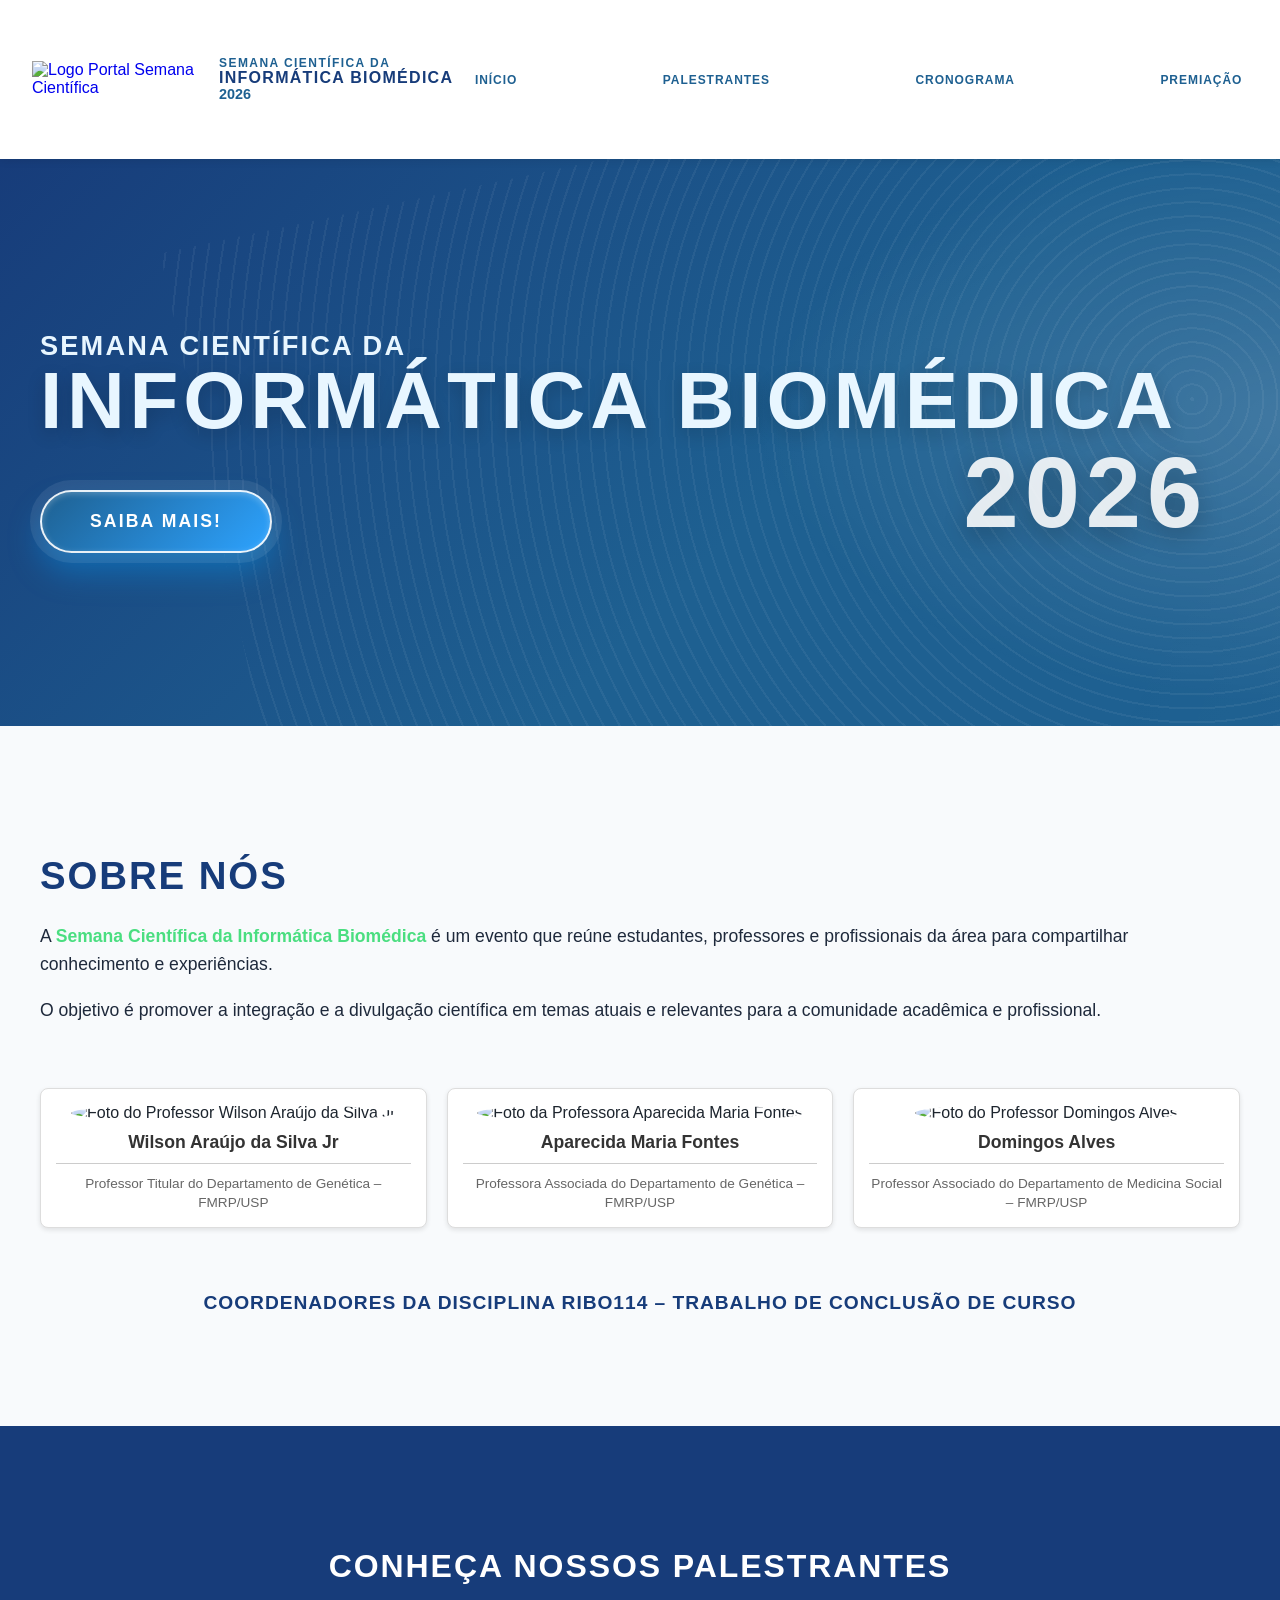
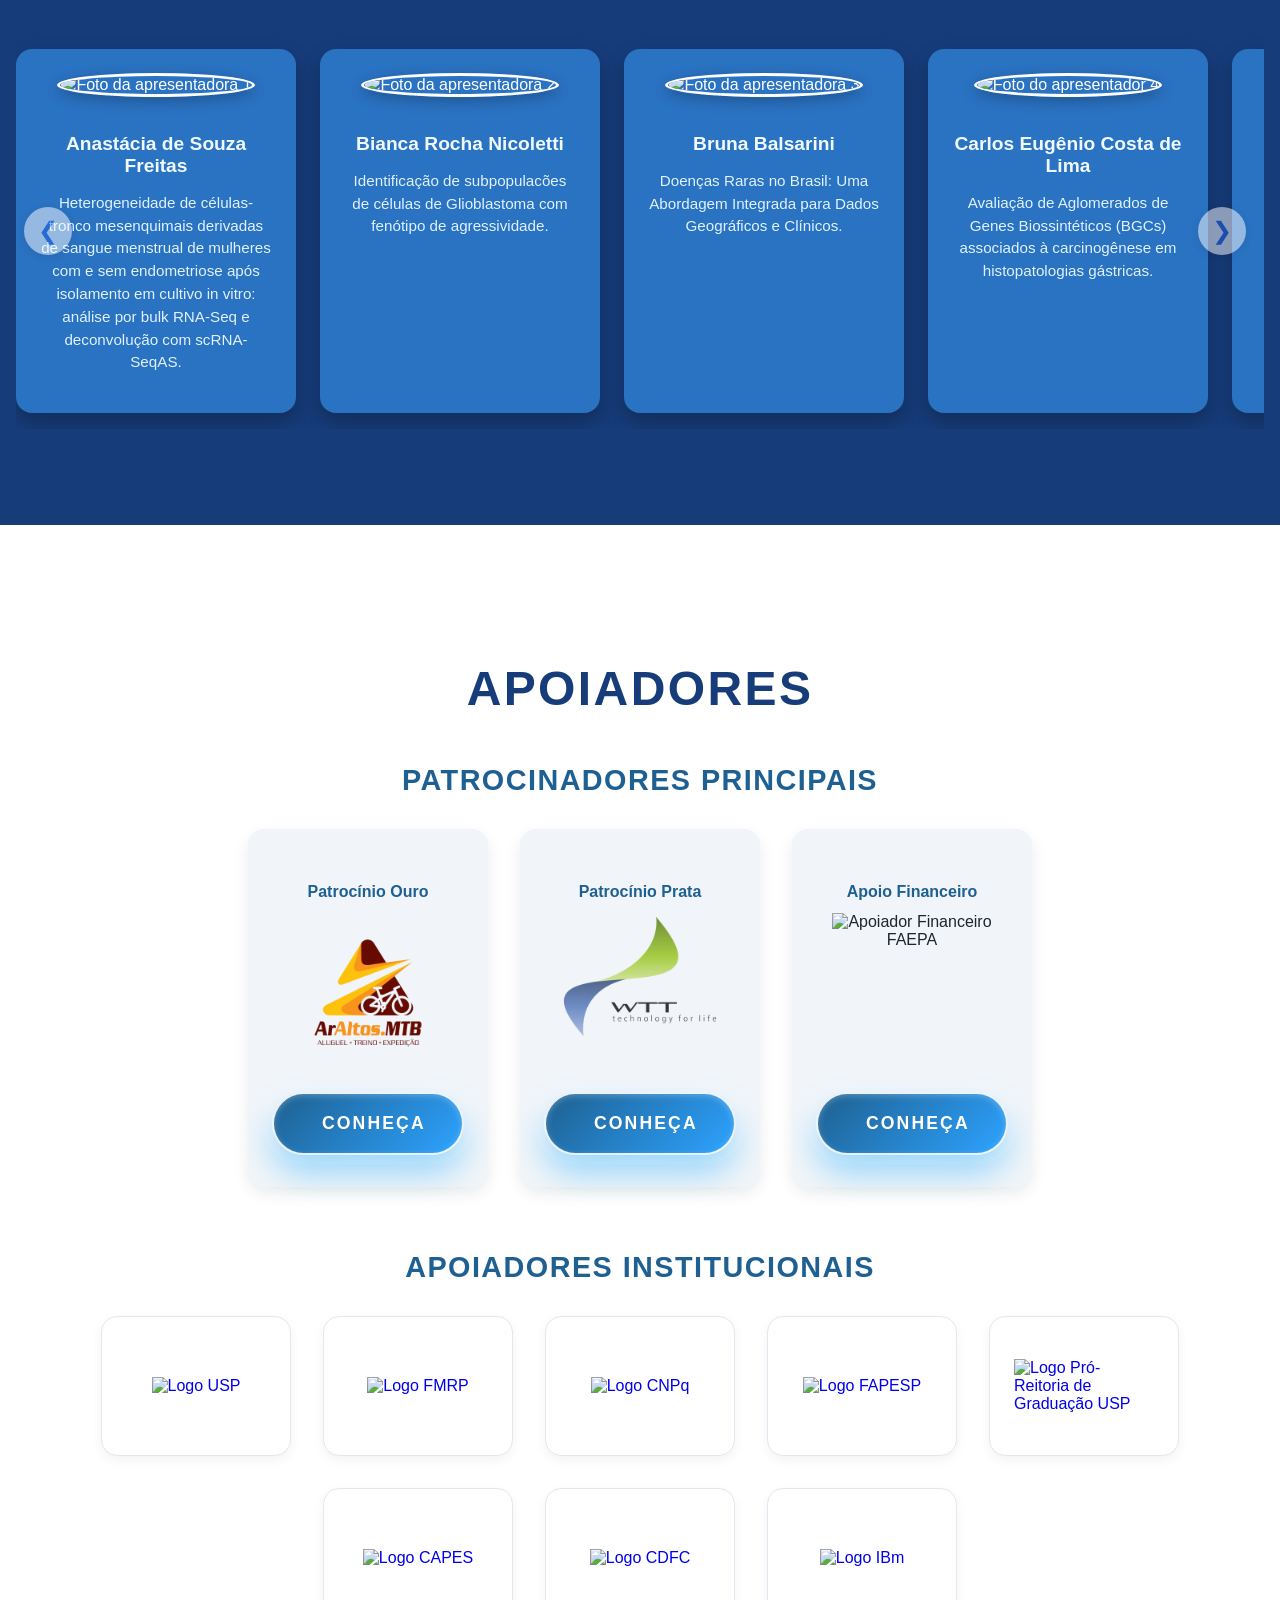
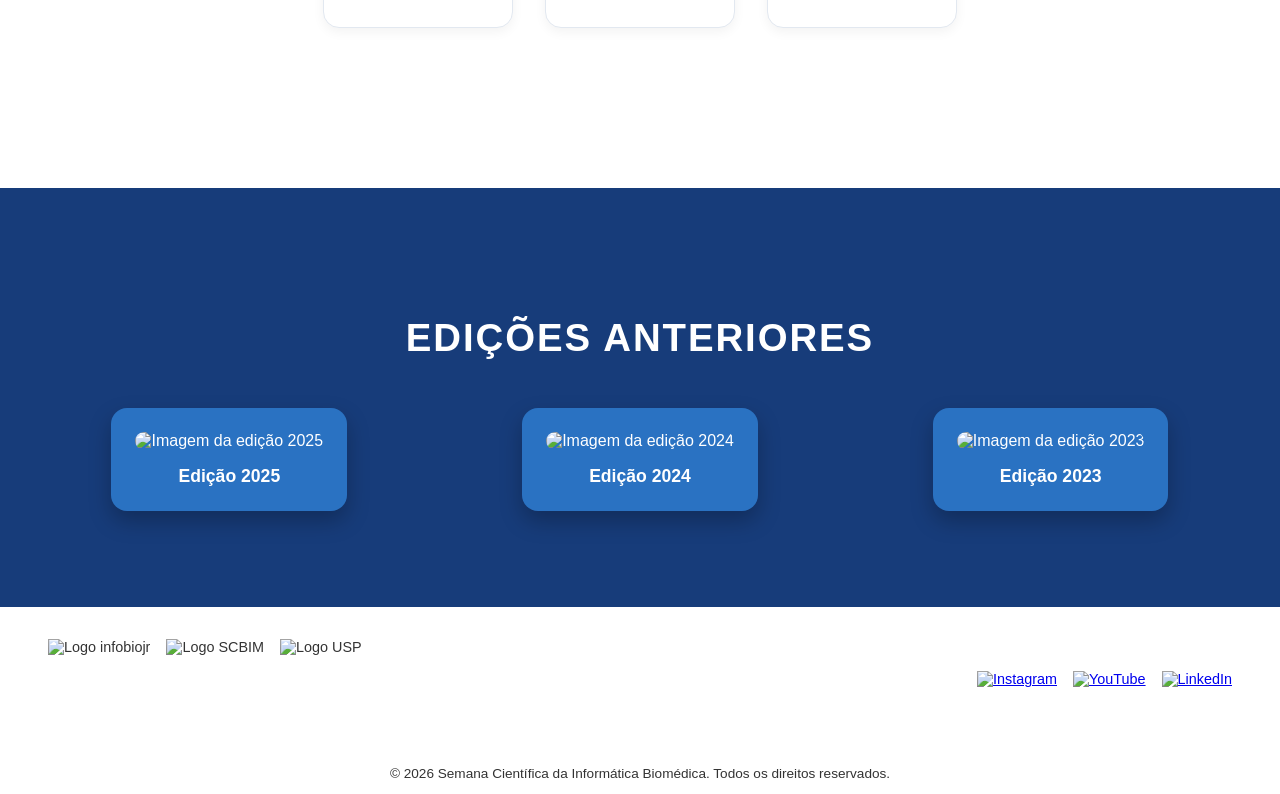
==== commit a56b8a4e: "Fix Header e Footer (Quebraram sozinhos)" ====
--- a/index.html
+++ b/index.html
@@ -54,7 +54,7 @@
                 <div class="about_professors">
 
                     <div class="professor__card">
-                        <img src="/assets/imgs/foto_wilson.jpg" alt="Foto do Professor Wilson Araújo da Silva Jr">
+                        <img src="assets/imgs/foto_wilson.jpg" alt="Foto do Professor Wilson Araújo da Silva Jr">
                         <div class="professor__info">
                             <h3>Wilson Ara&uacute;jo da Silva Jr</h3>
                             <p>Professor Titular do Departamento de Gen&eacute;tica &ndash; FMRP/USP</p>
@@ -62,7 +62,7 @@
                     </div>
 
                     <div class="professor__card">
-                        <img src="/assets/imgs/foto_aparecida.jpg" alt="Foto da Professora Aparecida Maria Fontes">
+                        <img src="assets/imgs/foto_aparecida.jpg" alt="Foto da Professora Aparecida Maria Fontes">
                         <div class="professor__info">
                             <h3>Aparecida Maria Fontes</h3>
                             <p>Professora Associada do Departamento de Gen&eacute;tica &ndash; FMRP/USP</p>
@@ -70,7 +70,7 @@
                     </div>
 
                     <div class="professor__card">
-                        <img src="/assets/imgs/foto_domingos.jpg" alt="Foto do Professor Domingos Alves">
+                        <img src="assets/imgs/foto_domingos.jpg" alt="Foto do Professor Domingos Alves">
                         <div class="professor__info">
                             <h3>Domingos Alves</h3>
                             <p>Professor Associado do Departamento de Medicina Social &ndash; FMRP/USP</p>
@@ -99,79 +99,79 @@
                         <div class="presenters__track">
 
                                 <div class="presenter-card">
-                                    <img src="/assets/photos/foto_anastacia.png" alt="Foto da apresentadora 1">
+                                    <img src="assets/photos/foto_anastacia.png" alt="Foto da apresentadora 1">
                                     <h3>Anastácia de Souza Freitas</h3>
                                     <p>Heterogeneidade de células-tronco mesenquimais derivadas de sangue menstrual de mulheres com e sem endometriose após isolamento em cultivo in vitro: análise por bulk RNA-Seq e deconvolução com scRNA-SeqAS.</p>
                                 </div>
 
                                 <div class="presenter-card">
-                                    <img src="/assets/photos/foto_bianca.png" alt="Foto da apresentadora 2">
+                                    <img src="assets/photos/foto_bianca.png" alt="Foto da apresentadora 2">
                                     <h3>Bianca Rocha Nicoletti</h3>
                                     <p>Identificação de subpopulacões de células de Glioblastoma com fenótipo de agressividade.</p>
                                 </div>
 
                                 <div class="presenter-card">
-                                    <img src="/assets/photos/foto_bruna.png" alt="Foto da apresentadora 3">
+                                    <img src="assets/photos/foto_bruna.png" alt="Foto da apresentadora 3">
                                     <h3>Bruna Balsarini</h3>
                                     <p>Doenças Raras no Brasil: Uma Abordagem Integrada para Dados Geográficos e Clínicos.</p>
                                 </div>
 
                                 <div class="presenter-card">
-                                    <img src="/assets/photos/foto_carlos.png" alt="Foto do apresentador 4">
+                                    <img src="assets/photos/foto_carlos.png" alt="Foto do apresentador 4">
                                     <h3>Carlos Eugênio Costa de Lima</h3>
                                     <p>Avaliação de Aglomerados de Genes Biossintéticos (BGCs) associados à carcinogênese em histopatologias gástricas.</p>
                                 </div>
 
                                 <div class="presenter-card">
-                                    <img src="/assets/photos/foto_danielle.png" alt="Foto da apresentadora 5">
+                                    <img src="assets/photos/foto_danielle.png" alt="Foto da apresentadora 5">
                                     <h3>Danielle Ferraz Oliveira</h3>
                                     <p>Desenvolvimento de uma plataforma de auxílio ao diagnóstico das mitocondriopatias.</p>
                                 </div>
 
                                 <div class="presenter-card">
-                                    <img src="/assets/photos/foto_eizo.png" alt="Foto do apresentador 6">
+                                    <img src="assets/photos/foto_eizo.png" alt="Foto do apresentador 6">
                                     <h3>Eizo Kokudai Veronez</h3>
                                     <p>Recomendações virtuais para atletas de esportes eletrônicos, uma aplicação utilizando o Discord.</p>
                                 </div>                                
 
                                 <div class="presenter-card">
-                                    <img src="/assets/photos/foto_gabriel_luciano.png" alt="Foto do apresentador 7">
+                                    <img src="assets/photos/foto_gabriel_luciano.png" alt="Foto do apresentador 7">
                                     <h3>Gabriel Luciano</h3>
                                     <p>Desenvolvimento de smartband para acompanhamento da atividade física de gestantes para o sistema EVACARE.</p>
                                 </div>
 
                                 <div class="presenter-card">
-                                    <img src="/assets/photos/foto_joao_rozette.png" alt="Foto do apresentador 8">
+                                    <img src="assets/photos/foto_joao_rozette.png" alt="Foto do apresentador 8">
                                     <h3>João Pedro Timossi Rozette</h3>
                                     <p>Aprendizado de máquina para segmentação automatizada da articulação sacroilíaca em exames de ressonância magnética.</p>
                                 </div>
 
                                 <div class="presenter-card">
-                                    <img src="/assets/photos/foto_jose.png" alt="Foto do apresentador 9">
+                                    <img src="assets/photos/foto_jose.png" alt="Foto do apresentador 9">
                                     <h3>José Augusto Rodrigues de Andrade</h3>
                                     <p>Aprendizado de máquina em patologia computacional como método de auxílio diagnóstico da heterogeneidade intratumoral e infiltrado linfocitário no câncer de mama.</p>
                                 </div>
 
                                 <div class="presenter-card">
-                                    <img src="/assets/photos/foto_kathley.png" alt="Foto da apresentadora 10">
+                                    <img src="assets/photos/foto_kathley.png" alt="Foto da apresentadora 10">
                                     <h3>Kathley Lanna Rezende de Azevedo</h3>
                                     <p>Aplicativo web interativo em Shiny para estimar a exposição ao Raltegravir usando aprendizado de máquina.</p>
                                 </div>
 
                                 <div class="presenter-card">
-                                    <img src="/assets/photos/foto_raul.png" alt="Foto do apresentador 11">
+                                    <img src="assets/photos/foto_raul.png" alt="Foto do apresentador 11">
                                     <h3>Raúl Eduardo Sousa García</h3>
                                     <p>Identificação e análise de expressão diferencial de lncRNAs do tipo câncer/testis em carcinoma peniano.</p>
                                 </div>
 
                                 <div class="presenter-card">
-                                    <img src="/assets/photos/foto_sophia.png" alt="Foto da apresentadora 12">
+                                    <img src="assets/photos/foto_sophia.png" alt="Foto da apresentadora 12">
                                     <h3>Sophia Pereira Ozório</h3>
                                     <p>Abordagem genômica e computacional de apoio ao diagnóstico das imunodeficiências primárias.</p>
                                 </div>
 
                                 <div class="presenter-card">
-                                    <img src="/assets/photos/foto_victor_lembor.png" alt="Foto do apresentador 13">
+                                    <img src="assets/photos/foto_victor_lembor.png" alt="Foto do apresentador 13">
                                     <h3>Victor Hugo da Silva Lembor</h3>
                                     <p>SofiaFala-Fono: uma análise multifacetada da usabilidade e da dimensão afetiva em tecnologia assistiva.</p>
                                 </div>
@@ -209,7 +209,7 @@
 
                     <div class="sponsor-card">
                     <h4>Apoio Financeiro</h4>
-                    <img src="/assets/imgs/logo_faepa.png" alt="Apoiador Financeiro FAEPA">
+                    <img src="assets/imgs/logo_faepa.png" alt="Apoiador Financeiro FAEPA">
                     <a href="https://faepa.br/" target="_blank" class="cta">Conheça</a>
                     </div>
 
@@ -224,49 +224,49 @@
                   
                   <div class="sponsor-card sponsor-card--logo">
                     <a href="https://www5.usp.br/" target="_blank" class="sponsor-card__link">
-                      <img src="/assets/imgs/logo_usp.png" alt="Logo USP">
+                      <img src="assets/imgs/logo_usp.png" alt="Logo USP">
                     </a>
                   </div>
                   
                   <div class="sponsor-card sponsor-card--logo">
                     <a href="https://www.fmrp.usp.br/" target="_blank" class="sponsor-card__link">
-                      <img src="/assets/imgs/logo_fmrp.png" alt="Logo FMRP">
+                      <img src="assets/imgs/logo_fmrp.png" alt="Logo FMRP">
                     </a>
                   </div>
                   
                   <div class="sponsor-card sponsor-card--logo">
                     <a href="https://www.gov.br/cnpq/pt-br" target="_blank" class="sponsor-card__link">
-                      <img src="/assets/imgs/logo_cnpq.png" alt="Logo CNPq">
+                      <img src="assets/imgs/logo_cnpq.png" alt="Logo CNPq">
                     </a>
                   </div>
                   
                   <div class="sponsor-card sponsor-card--logo">
                     <a href="https://fapesp.br/" target="_blank" class="sponsor-card__link">
-                      <img src="/assets/imgs/logo_fapesp.png" alt="Logo FAPESP">
+                      <img src="assets/imgs/logo_fapesp.png" alt="Logo FAPESP">
                     </a>
                   </div>
                   
                   <div class="sponsor-card sponsor-card--logo">
                     <a href="https://www.prg.usp.br/" target="_blank" class="sponsor-card__link">
-                      <img src="/assets/imgs/logo_prgusp.png" alt="Logo Pró-Reitoria de Graduação USP">
+                      <img src="assets/imgs/logo_prgusp.png" alt="Logo Pró-Reitoria de Graduação USP">
                     </a>
                   </div>
                   
                   <div class="sponsor-card sponsor-card--logo">
                     <a href="https://www.gov.br/capes/pt-br" target="_blank" class="sponsor-card__link">
-                      <img src="/assets/imgs/logo_capes.png" alt="Logo CAPES">
+                      <img src="assets/imgs/logo_capes.png" alt="Logo CAPES">
                     </a>
                   </div>
                   
                   <div class="sponsor-card sponsor-card--logo">
                     <a href="https://cdfc.fmrp.usp.br/" target="_blank" class="sponsor-card__link">
-                      <img src="/assets/imgs/logo_cdfc.png" alt="Logo CDFC">
+                      <img src="assets/imgs/logo_cdfc.png" alt="Logo CDFC">
                     </a>
                   </div>
 
                   <div class="sponsor-card sponsor-card--logo">
                     <a href="https://ibm.fmrp.usp.br/" target="_blank" class="sponsor-card__link">
-                      <img src="/assets/imgs/logo_ibm_verde.png" alt="Logo IBm">
+                      <img src="assets/imgs/logo_ibm_verde.png" alt="Logo IBm">
                     </a>
                   </div>
 
--- a/assets/css/style.css
+++ b/assets/css/style.css
@@ -9,6 +9,11 @@
 }
 *, *::before, *::after {
   box-sizing: inherit;
+}
+
+img {
+  max-width: 100%;
+  height: auto;
 }
 
 
@@ -334,7 +339,7 @@
   max-width: 1200px;
   margin: 0 auto;
   display: grid;
-  grid-template-columns: minmax(0, 1fr) minmax(0, 1.5fr);
+  grid-template-columns: minmax(0, 1fr);
   gap: 3rem;
   align-items: center;
 }
@@ -375,12 +380,13 @@
 /* Imagens dos professores */
 .about_professors {
   display: grid;
-  grid-template-columns: repeat(auto-fit, minmax(min(100%, 180px), 1fr));
+  grid-template-columns: repeat(auto-fit, minmax(min(100%, 220px), 1fr));
+  gap: 1.25rem;
   flex-wrap: nowrap;
   justify-content: center;
-  gap: clamp(.75rem, 1.5vw, 1.25rem);
+  gap: 1.25rem;
   flex: 2;
-  min-width: 0px;
+  min-width: 0;
 }
 
 .professor__card {
@@ -392,7 +398,7 @@
     box-shadow: 0 2px 5px rgba(0,0,0,0.1);
     width: auto;
     box-sizing: border-box;
-    min-width: 0px;
+    min-width: 0;
 }
 
 .professor__card img {
@@ -421,7 +427,7 @@
 }
 
 .about__coordinators {
-    grid-column: 2 / 3;
+    grid-column: 1 / -1;
     text-align: right;  /* ou center */
 }
 
@@ -1435,6 +1441,33 @@
    Mobile First até Desktop
 =============================================================== */
 
+/* Fix para funcionar qualquer tamanho desktop */
+@media (min-width: 993px) and (max-width: 1400px) {
+  nav {
+    gap: 1rem;
+  }
+
+  .nav-links {
+    width: auto;
+    flex: 1;
+    min-width: 0;
+    justify-content: space-between;
+    gap: .25rem;
+    margin-right: 0;
+  }
+
+  .nav-links li {
+    font-size: clamp(.75rem, .9vw, 1rem);
+    letter-spacing: 1px;
+  }
+
+  .nav-links a {
+    padding: .5rem .35rem;
+    white-space: nowrap;
+  }
+}
+
+
 /* ------- Telas abaixo de 992px (tablets) ------- */
 @media (max-width: 992px) {
 
@@ -1466,8 +1499,14 @@
 
   /* ABOUT */
   .about__container {
-    grid-template-columns: 1fr;
+    max-width: 1200x;
+    margin: 0 auto;
+    display: grid;
+    grid-template-columns: minmax(0, 1fr) minmax(0, 1.5fr);
+    grid-template-columns: minmax(0, 1fr);
+    gap: 3rem;
     text-align: center;
+    align-items: center;
   }
 
   .about__image img {
@@ -1514,13 +1553,21 @@
   }
 
   .nav-links {
+    flex-wrap: nowrap;
+    justify-content: space-between;
+    width: 100%;
     flex-wrap: wrap;
-    gap: .75rem;
-  }
-
+    gap: 0;
+    margin-right: 0;
+  }
+
+  .nav-links li{
+    white-space: nowrap;
+  }
   .nav-links a {
-    padding: .5rem .8rem;
-    font-size: .9rem;
+    padding: .4rem .15rem;
+    font-size: clamp(.58rem, 2.1vw, .75rem);
+    letter-spacing: 0;
   }
 
   /* HERO */
@@ -1546,6 +1593,12 @@
   .sponsor-card--logo {
     width: 160px;
     height: 120px;
+  }
+
+  .sponsor-card .cta{
+    align-self: center;
+    width: fit-content;
+    max-width: 100%;
   }
 
   /* SPEAKERS */
@@ -1577,7 +1630,23 @@
 
   /* HEADER */
   .nav-links {
-    flex-direction: column;
+    flex-direction: row;
+    flex-wrap: nowrap;
+    justify-content: space-between;
+    width: 100%;
+    min-width: 0;
+    gap: 0;
+    margin: 0;
+  }
+
+  .nav-links li{
+    font-size: clamp(.55rem, 2.4vw, .7rem);
+    letter-spacing: 0;
+    white-space: nowrap;
+  }
+
+  .nav-links a{
+    padding: .4rem .15rem;
   }
 
   /* HERO */
@@ -1619,6 +1688,13 @@
     padding: 1rem;
   }
 
+  .sponsor-card .cta{
+    display: flex;
+    align-items: center;
+    justify-content: center;
+    text-align: center;
+  }
+
   /* AWARDS */
   .awards__grid {
     grid-template-columns: 1fr;
--- a/assets/css/style.css
+++ b/assets/css/style.css
@@ -9,6 +9,11 @@
 }
 *, *::before, *::after {
   box-sizing: inherit;
+}
+
+img {
+  max-width: 100%;
+  height: auto;
 }
 
 
@@ -334,7 +339,7 @@
   max-width: 1200px;
   margin: 0 auto;
   display: grid;
-  grid-template-columns: minmax(0, 1fr) minmax(0, 1.5fr);
+  grid-template-columns: minmax(0, 1fr);
   gap: 3rem;
   align-items: center;
 }
@@ -375,12 +380,13 @@
 /* Imagens dos professores */
 .about_professors {
   display: grid;
-  grid-template-columns: repeat(auto-fit, minmax(min(100%, 180px), 1fr));
+  grid-template-columns: repeat(auto-fit, minmax(min(100%, 220px), 1fr));
+  gap: 1.25rem;
   flex-wrap: nowrap;
   justify-content: center;
-  gap: clamp(.75rem, 1.5vw, 1.25rem);
+  gap: 1.25rem;
   flex: 2;
-  min-width: 0px;
+  min-width: 0;
 }
 
 .professor__card {
@@ -392,7 +398,7 @@
     box-shadow: 0 2px 5px rgba(0,0,0,0.1);
     width: auto;
     box-sizing: border-box;
-    min-width: 0px;
+    min-width: 0;
 }
 
 .professor__card img {
@@ -421,7 +427,7 @@
 }
 
 .about__coordinators {
-    grid-column: 2 / 3;
+    grid-column: 1 / -1;
     text-align: right;  /* ou center */
 }
 
@@ -1435,6 +1441,33 @@
    Mobile First até Desktop
 =============================================================== */
 
+/* Fix para funcionar qualquer tamanho desktop */
+@media (min-width: 993px) and (max-width: 1400px) {
+  nav {
+    gap: 1rem;
+  }
+
+  .nav-links {
+    width: auto;
+    flex: 1;
+    min-width: 0;
+    justify-content: space-between;
+    gap: .25rem;
+    margin-right: 0;
+  }
+
+  .nav-links li {
+    font-size: clamp(.75rem, .9vw, 1rem);
+    letter-spacing: 1px;
+  }
+
+  .nav-links a {
+    padding: .5rem .35rem;
+    white-space: nowrap;
+  }
+}
+
+
 /* ------- Telas abaixo de 992px (tablets) ------- */
 @media (max-width: 992px) {
 
@@ -1466,8 +1499,14 @@
 
   /* ABOUT */
   .about__container {
-    grid-template-columns: 1fr;
+    max-width: 1200x;
+    margin: 0 auto;
+    display: grid;
+    grid-template-columns: minmax(0, 1fr) minmax(0, 1.5fr);
+    grid-template-columns: minmax(0, 1fr);
+    gap: 3rem;
     text-align: center;
+    align-items: center;
   }
 
   .about__image img {
@@ -1514,13 +1553,21 @@
   }
 
   .nav-links {
+    flex-wrap: nowrap;
+    justify-content: space-between;
+    width: 100%;
     flex-wrap: wrap;
-    gap: .75rem;
-  }
-
+    gap: 0;
+    margin-right: 0;
+  }
+
+  .nav-links li{
+    white-space: nowrap;
+  }
   .nav-links a {
-    padding: .5rem .8rem;
-    font-size: .9rem;
+    padding: .4rem .15rem;
+    font-size: clamp(.58rem, 2.1vw, .75rem);
+    letter-spacing: 0;
   }
 
   /* HERO */
@@ -1546,6 +1593,12 @@
   .sponsor-card--logo {
     width: 160px;
     height: 120px;
+  }
+
+  .sponsor-card .cta{
+    align-self: center;
+    width: fit-content;
+    max-width: 100%;
   }
 
   /* SPEAKERS */
@@ -1577,7 +1630,23 @@
 
   /* HEADER */
   .nav-links {
-    flex-direction: column;
+    flex-direction: row;
+    flex-wrap: nowrap;
+    justify-content: space-between;
+    width: 100%;
+    min-width: 0;
+    gap: 0;
+    margin: 0;
+  }
+
+  .nav-links li{
+    font-size: clamp(.55rem, 2.4vw, .7rem);
+    letter-spacing: 0;
+    white-space: nowrap;
+  }
+
+  .nav-links a{
+    padding: .4rem .15rem;
   }
 
   /* HERO */
@@ -1619,6 +1688,13 @@
     padding: 1rem;
   }
 
+  .sponsor-card .cta{
+    display: flex;
+    align-items: center;
+    justify-content: center;
+    text-align: center;
+  }
+
   /* AWARDS */
   .awards__grid {
     grid-template-columns: 1fr;
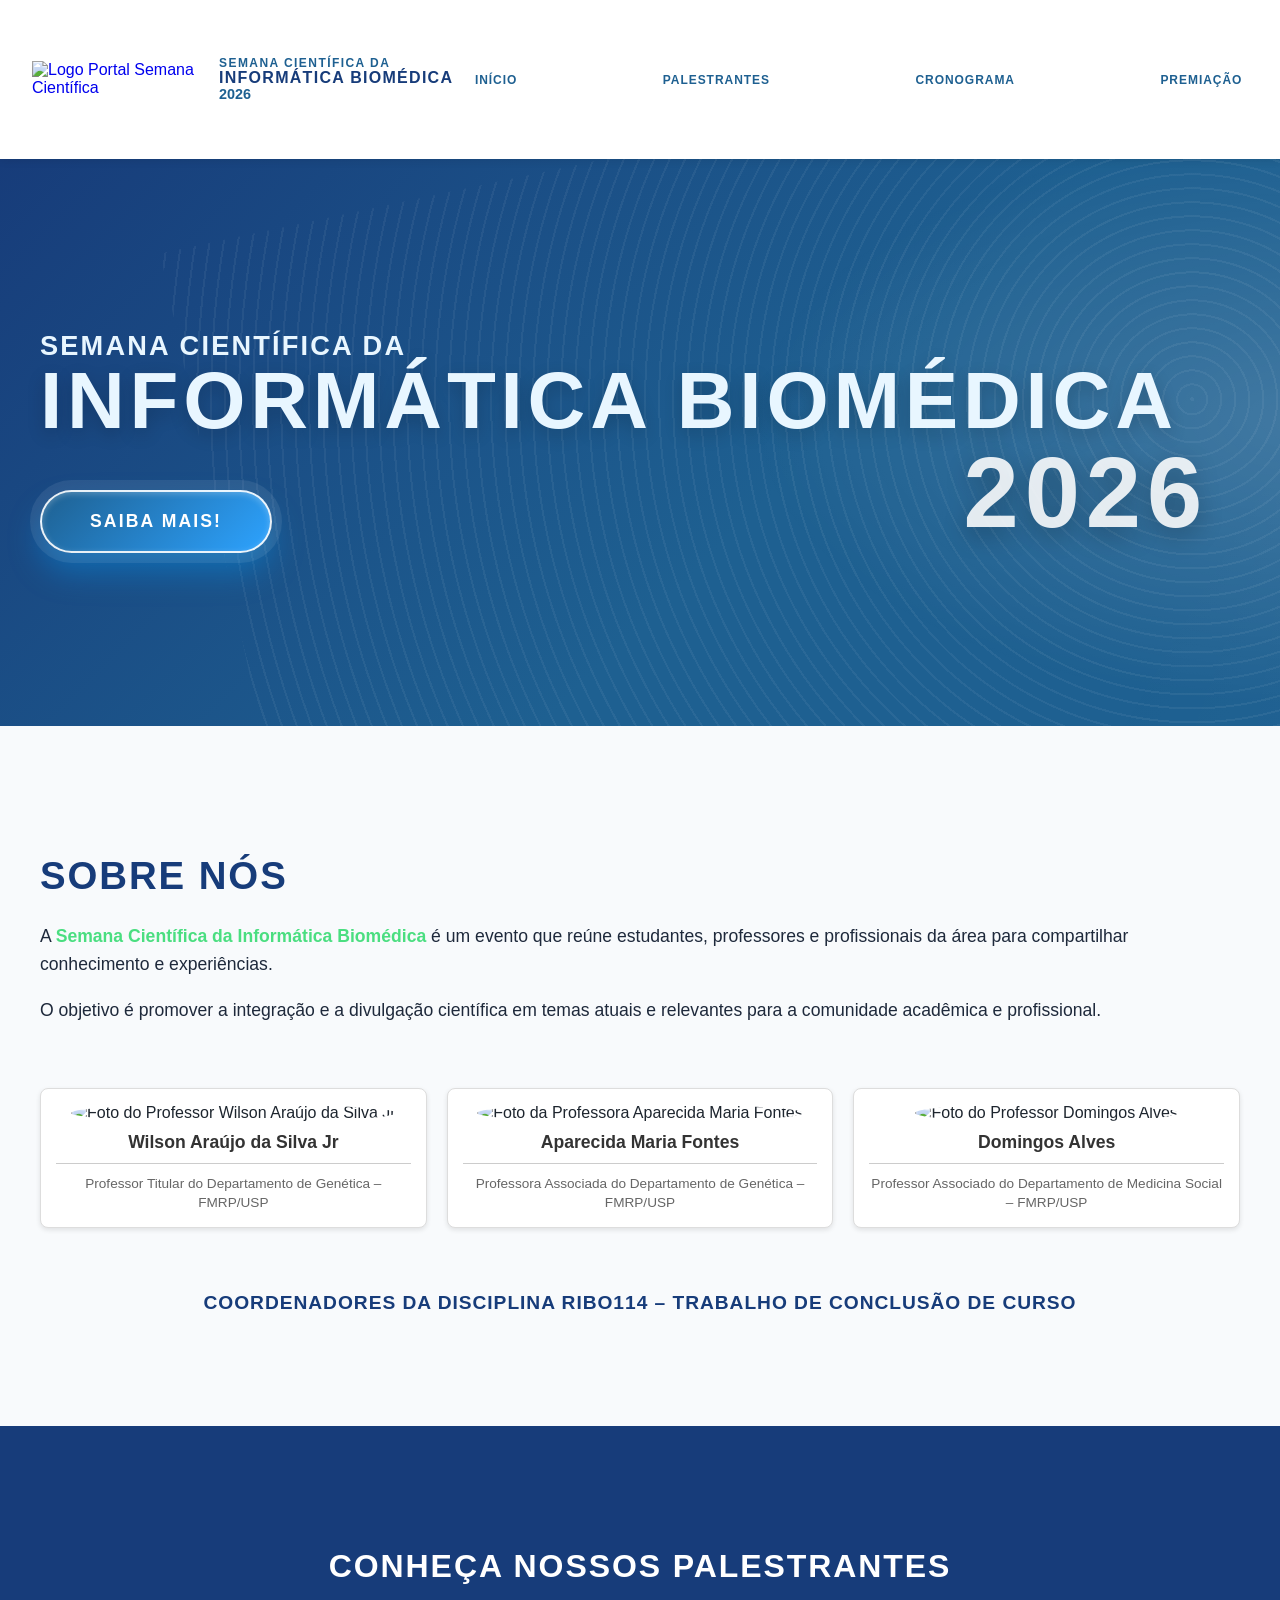
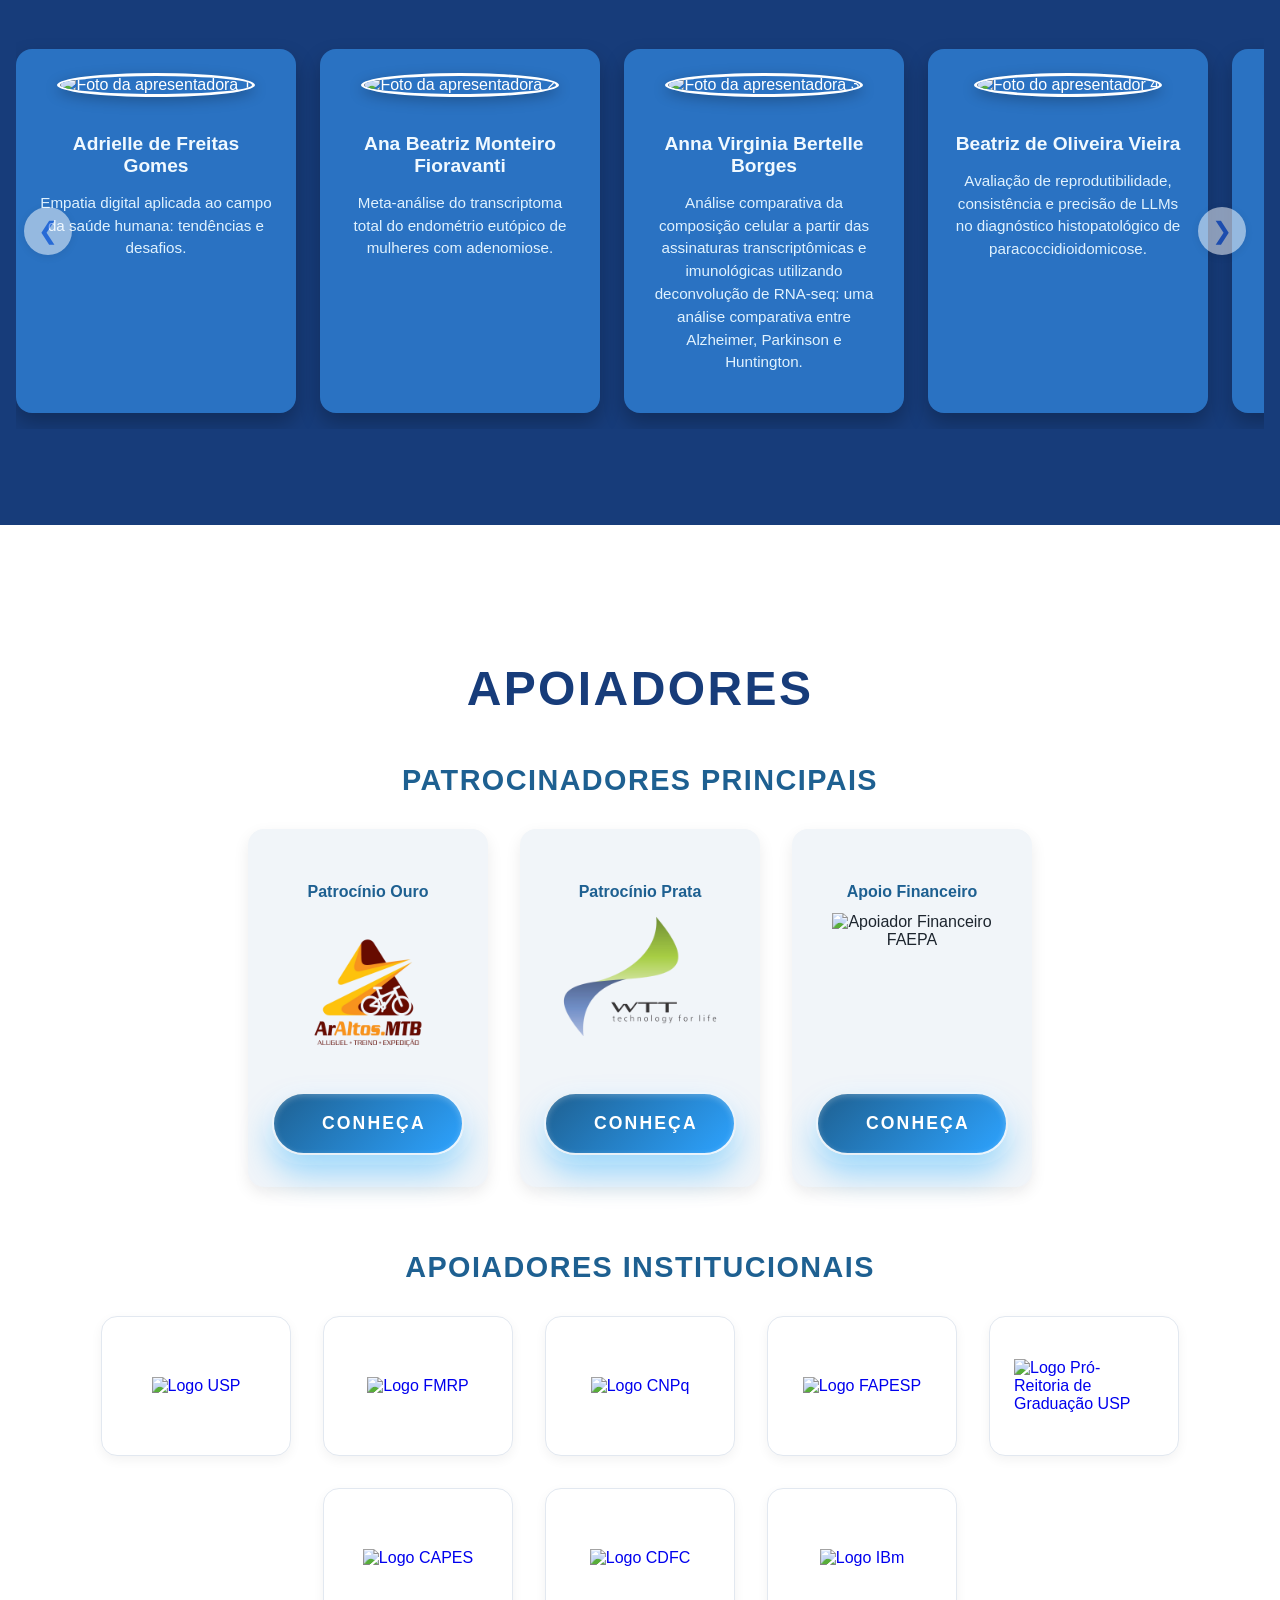
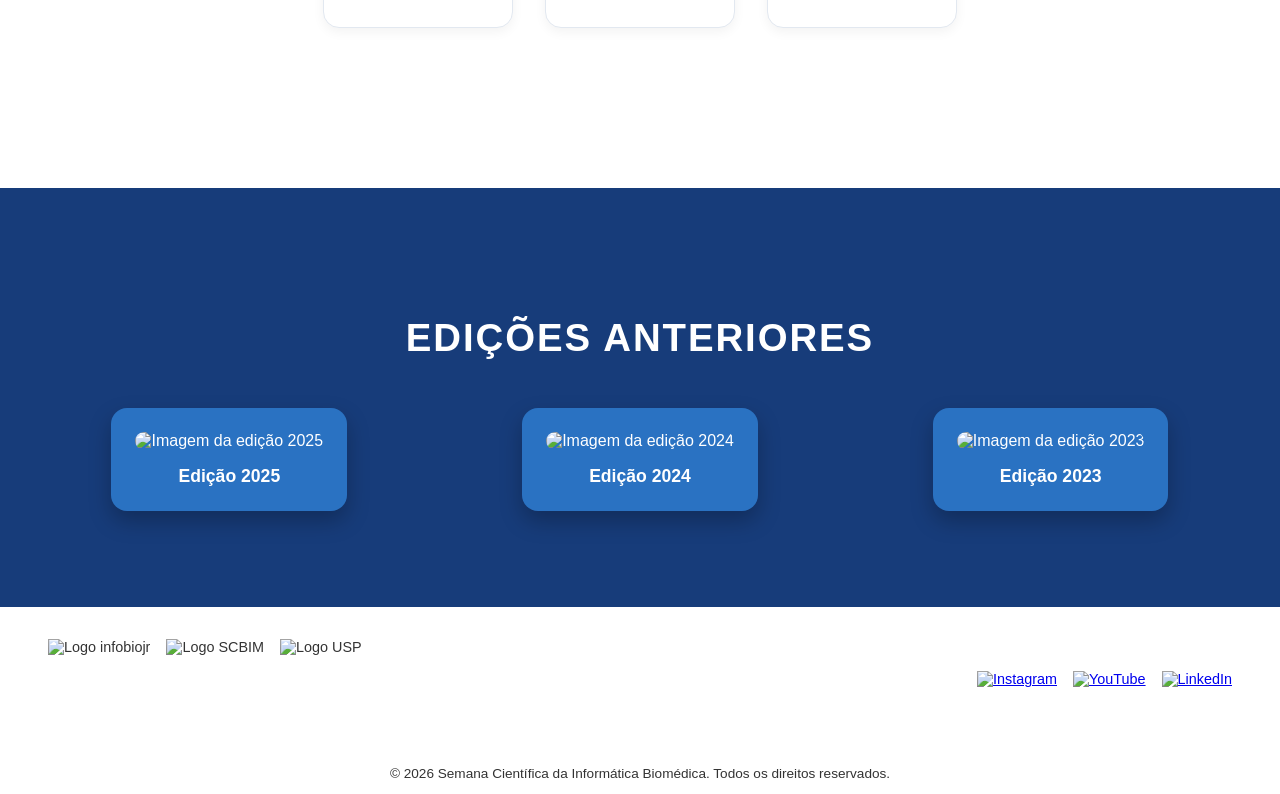
==== commit 3cda96e9: "Atualização Texto Palestrantes na Home" ====
--- a/index.html
+++ b/index.html
@@ -99,82 +99,132 @@
                         <div class="presenters__track">
 
                                 <div class="presenter-card">
-                                    <img src="assets/photos/foto_anastacia.png" alt="Foto da apresentadora 1">
-                                    <h3>Anastácia de Souza Freitas</h3>
-                                    <p>Heterogeneidade de células-tronco mesenquimais derivadas de sangue menstrual de mulheres com e sem endometriose após isolamento em cultivo in vitro: análise por bulk RNA-Seq e deconvolução com scRNA-SeqAS.</p>
-                                </div>
-
-                                <div class="presenter-card">
-                                    <img src="assets/photos/foto_bianca.png" alt="Foto da apresentadora 2">
-                                    <h3>Bianca Rocha Nicoletti</h3>
-                                    <p>Identificação de subpopulacões de células de Glioblastoma com fenótipo de agressividade.</p>
-                                </div>
-
-                                <div class="presenter-card">
-                                    <img src="assets/photos/foto_bruna.png" alt="Foto da apresentadora 3">
-                                    <h3>Bruna Balsarini</h3>
-                                    <p>Doenças Raras no Brasil: Uma Abordagem Integrada para Dados Geográficos e Clínicos.</p>
-                                </div>
-
-                                <div class="presenter-card">
-                                    <img src="assets/photos/foto_carlos.png" alt="Foto do apresentador 4">
-                                    <h3>Carlos Eugênio Costa de Lima</h3>
-                                    <p>Avaliação de Aglomerados de Genes Biossintéticos (BGCs) associados à carcinogênese em histopatologias gástricas.</p>
-                                </div>
-
-                                <div class="presenter-card">
-                                    <img src="assets/photos/foto_danielle.png" alt="Foto da apresentadora 5">
-                                    <h3>Danielle Ferraz Oliveira</h3>
-                                    <p>Desenvolvimento de uma plataforma de auxílio ao diagnóstico das mitocondriopatias.</p>
-                                </div>
-
-                                <div class="presenter-card">
-                                    <img src="assets/photos/foto_eizo.png" alt="Foto do apresentador 6">
-                                    <h3>Eizo Kokudai Veronez</h3>
-                                    <p>Recomendações virtuais para atletas de esportes eletrônicos, uma aplicação utilizando o Discord.</p>
+                                    <img src="assets/photos/" alt="Foto da apresentadora 1">
+                                    <h3>Adrielle de Freitas Gomes</h3>
+                                    <p>Empatia digital aplicada ao campo da saúde humana: tendências e desafios.</p>
+                                </div>
+
+                                <div class="presenter-card">
+                                    <img src="assets/photos/" alt="Foto da apresentadora 2">
+                                    <h3>Ana Beatriz Monteiro Fioravanti</h3>
+                                    <p>Meta-análise do transcriptoma total do endométrio eutópico de mulheres com adenomiose.</p>
+                                </div>
+
+                                <div class="presenter-card">
+                                    <img src="assets/photos/" alt="Foto da apresentadora 3">
+                                    <h3>Anna Virginia Bertelle Borges</h3>
+                                    <p>Análise comparativa da composição celular a partir das assinaturas transcriptômicas e imunológicas utilizando deconvolução de RNA-seq: uma análise comparativa entre Alzheimer, Parkinson e Huntington.</p>
+                                </div>
+
+                                <div class="presenter-card">
+                                    <img src="assets/photos/" alt="Foto do apresentador 4">
+                                    <h3>Beatriz de Oliveira Vieira</h3>
+                                    <p>Avaliação de reprodutibilidade, consistência e precisão de LLMs no diagnóstico histopatológico de paracoccidioidomicose.</p>
+                                </div>
+
+                                <div class="presenter-card">
+                                    <img src="assets/photos/" alt="Foto da apresentadora 5">
+                                    <h3>Carolina Souza Luz</h3>
+                                    <p>Desenvolvimento de um assistente virtual de suporte emocional para cuidadores de pessoas com Transtorno do Espectro Autista.</p>
+                                </div>
+
+                                <div class="presenter-card">
+                                    <img src="assets/photos/" alt="Foto do apresentador 6">
+                                    <h3>Enzo de Moraes Guimarães</h3>
+                                    <p>O uso de inteligência artificial (IA) por autistas na universidade e seus desdobramentos na permanência acadêmica.</p>
                                 </div>                                
 
                                 <div class="presenter-card">
-                                    <img src="assets/photos/foto_gabriel_luciano.png" alt="Foto do apresentador 7">
-                                    <h3>Gabriel Luciano</h3>
-                                    <p>Desenvolvimento de smartband para acompanhamento da atividade física de gestantes para o sistema EVACARE.</p>
-                                </div>
-
-                                <div class="presenter-card">
-                                    <img src="assets/photos/foto_joao_rozette.png" alt="Foto do apresentador 8">
-                                    <h3>João Pedro Timossi Rozette</h3>
-                                    <p>Aprendizado de máquina para segmentação automatizada da articulação sacroilíaca em exames de ressonância magnética.</p>
-                                </div>
-
-                                <div class="presenter-card">
-                                    <img src="assets/photos/foto_jose.png" alt="Foto do apresentador 9">
+                                    <img src="assets/photos/" alt="Foto do apresentador 7">
+                                    <h3>Felipe Pimenta de Oliveira</h3>
+                                    <p>Avaliação do desempenho de ferramentas internacionais de priorização de variantes genéticas em uma amostra brasileira de pacientes com doenças raras.</p>
+                                </div>
+
+                                <div class="presenter-card">
+                                    <img src="assets/photos/" alt="Foto do apresentador 8">
+                                    <h3>Gabriele Silva de Freitas</h3>
+                                    <p>Serious game para o desenvolvimento da autonomia infantil e autocuidado em saúde para crianças com Síndrome de Down: levantamento de literatura e tecnologias existentes.</p>
+                                </div>
+
+                                <div class="presenter-card">
+                                    <img src="assets/photos/" alt="Foto do apresentador 9">
+                                    <h3>Guilherme Caetano Porto</h3>
+                                    <p>Título Não Definido</p>
+                                </div>
+
+                                <div class="presenter-card">
+                                    <img src="assets/photos/" alt="Foto da apresentadora 10">
+                                    <h3>Heloisa Ferian Soares</h3>
+                                    <p>Clusterização e Aprendizado de Máquina em dados de actigrafia como método de análise de padrões de sono e predição de má qualidade em crianças.</p>
+                                </div>
+
+                                <div class="presenter-card">
+                                    <img src="assets/photos/" alt="Foto do apresentador 11">
                                     <h3>José Augusto Rodrigues de Andrade</h3>
-                                    <p>Aprendizado de máquina em patologia computacional como método de auxílio diagnóstico da heterogeneidade intratumoral e infiltrado linfocitário no câncer de mama.</p>
-                                </div>
-
-                                <div class="presenter-card">
-                                    <img src="assets/photos/foto_kathley.png" alt="Foto da apresentadora 10">
-                                    <h3>Kathley Lanna Rezende de Azevedo</h3>
-                                    <p>Aplicativo web interativo em Shiny para estimar a exposição ao Raltegravir usando aprendizado de máquina.</p>
-                                </div>
-
-                                <div class="presenter-card">
-                                    <img src="assets/photos/foto_raul.png" alt="Foto do apresentador 11">
-                                    <h3>Raúl Eduardo Sousa García</h3>
-                                    <p>Identificação e análise de expressão diferencial de lncRNAs do tipo câncer/testis em carcinoma peniano.</p>
-                                </div>
-
-                                <div class="presenter-card">
-                                    <img src="assets/photos/foto_sophia.png" alt="Foto da apresentadora 12">
-                                    <h3>Sophia Pereira Ozório</h3>
-                                    <p>Abordagem genômica e computacional de apoio ao diagnóstico das imunodeficiências primárias.</p>
-                                </div>
-
-                                <div class="presenter-card">
-                                    <img src="assets/photos/foto_victor_lembor.png" alt="Foto do apresentador 13">
-                                    <h3>Victor Hugo da Silva Lembor</h3>
-                                    <p>SofiaFala-Fono: uma análise multifacetada da usabilidade e da dimensão afetiva em tecnologia assistiva.</p>
-                                </div>
+                                    <p>Título Não Definido</p>
+                                </div>
+
+                                <div class="presenter-card">
+                                    <img src="assets/photos/" alt="Foto da apresentadora 12">
+                                    <h3>Leandro Lima Leite</h3>
+                                    <p>Explainable Diagnostic Support for Rare Diseases: Leveraging Ontological Hierarchy and SHAP Values for Clinical Transparency.</p>
+                                </div>
+
+                                <div class="presenter-card">
+                                    <img src="assets/photos/" alt="Foto do apresentador 13">
+                                    <h3>Luigi Pereira Brandao</h3>
+                                    <p>Análise do perfil mutacional com modelos de aprendizado de máquina como método de prognóstico em pacientes com câncer de mama</p>
+                                </div>
+
+                                <div class="presenter-card">
+                                    <img src="assets/photos/" alt="Foto do apresentador 14">
+                                    <h3>Maria Fernanda Maia de Oliveira</h3>
+                                    <p>Tecnologias Emergentes para Ambientes Hospitalares Inteligentes: Potencial de Implementação no Brasil.</p>
+                                </div>
+
+                                <div class="presenter-card">
+                                    <img src="assets/photos/" alt="Foto do apresentador 15">
+                                    <h3>Naihara Barboza Salvino dos Santos</h3>
+                                    <p>Desenvolvimento do protótipo do chatbot EVA-CARE para suporte à saúde materna: aplicação do modelo BERTimbau em ambiente de saúde pública.</p>
+                                </div>
+
+                                <div class="presenter-card">
+                                    <img src="assets/photos/" alt="Foto do apresentador 16">
+                                    <h3>Otavio Augusto Zanin de Andrade Fernandes</h3>
+                                    <p>Literacia sobre funcionários e gestores em sistemas digitais na atenção básica.</p>
+                                </div>
+
+                                <div class="presenter-card">
+                                    <img src="assets/photos/" alt="Foto do apresentador 17">
+                                    <h3>Otavio Rogerio Vieira</h3>
+                                    <p>Interações proteína-proteína de TRIMs humanas: uma análise in silico.</p>
+                                </div>
+
+                                <div class="presenter-card">
+                                    <img src="assets/photos/" alt="Foto do apresentador 18">
+                                    <h3>Paola Martins da Silva</h3>
+                                    <p>Avaliação Assistida por Inteligência Artificial da Presença de Agente de Contraste em Tomografias Computadorizadas de Tórax.</p>
+                                </div>
+
+                                <div class="presenter-card">
+                                    <img src="assets/photos/" alt="Foto do apresentador 19">
+                                    <h3>Rafael Rosa Rodrigues</h3>
+                                    <p>Plataforma de Gestão Integrada de Dados Clínicos e Biológicos.</p>
+                                </div>
+
+                                <div class="presenter-card">
+                                    <img src="assets/photos/" alt="Foto do apresentador 20">
+                                    <h3>Vinicius de Souza Oliveira</h3>
+                                    <p>Da caracterização genômica à investigação funcional: insights sobre a adaptação molecular do tripanossomatídeo Crithidia sp. LVH60A isolado de pacientes com leishmaniose visceral.</p>
+                                </div>
+
+                                <div class="presenter-card">
+                                    <img src="assets/photos/" alt="Foto do apresentador 21">
+                                    <h3>Vinicius Marcal dos Santos</h3>
+                                    <p>Título Não Definido</p>
+                                </div>
+
+
 
 
                                 <!-- adicionar quantos cards quiser -->
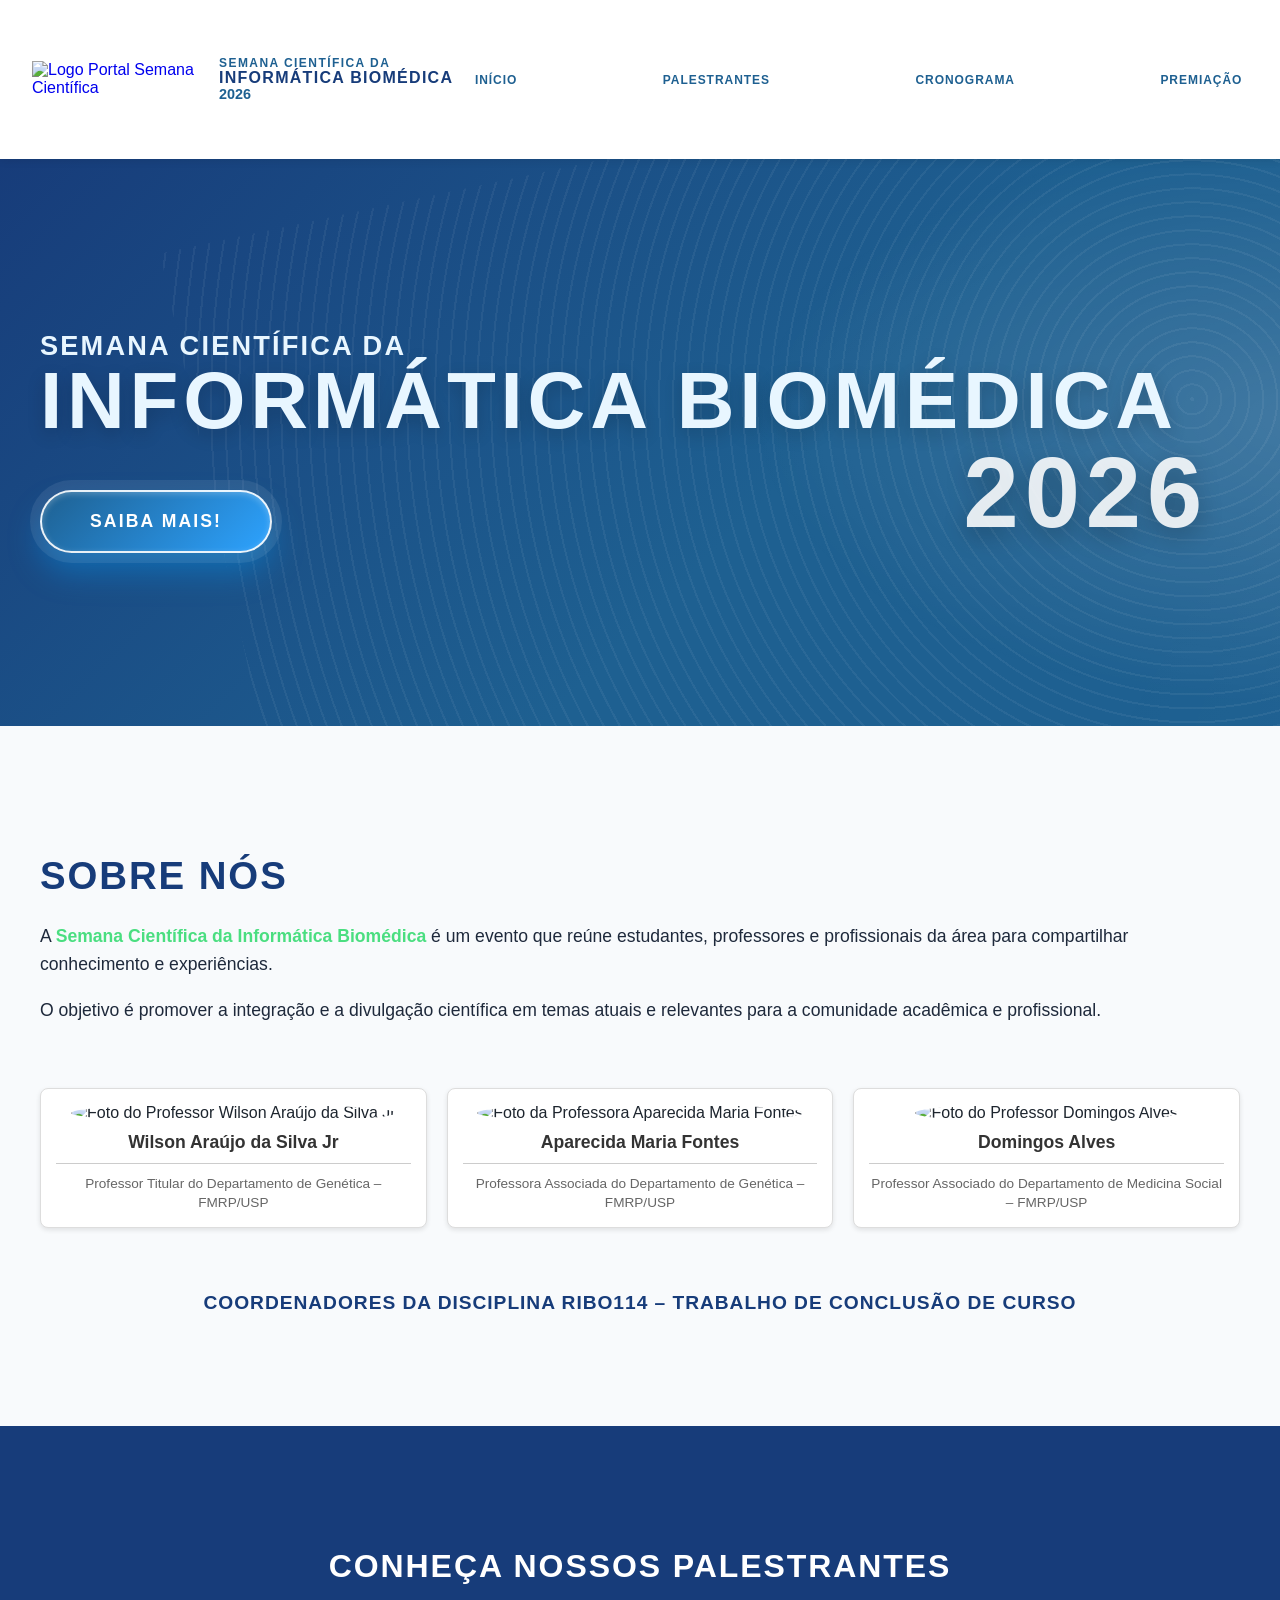
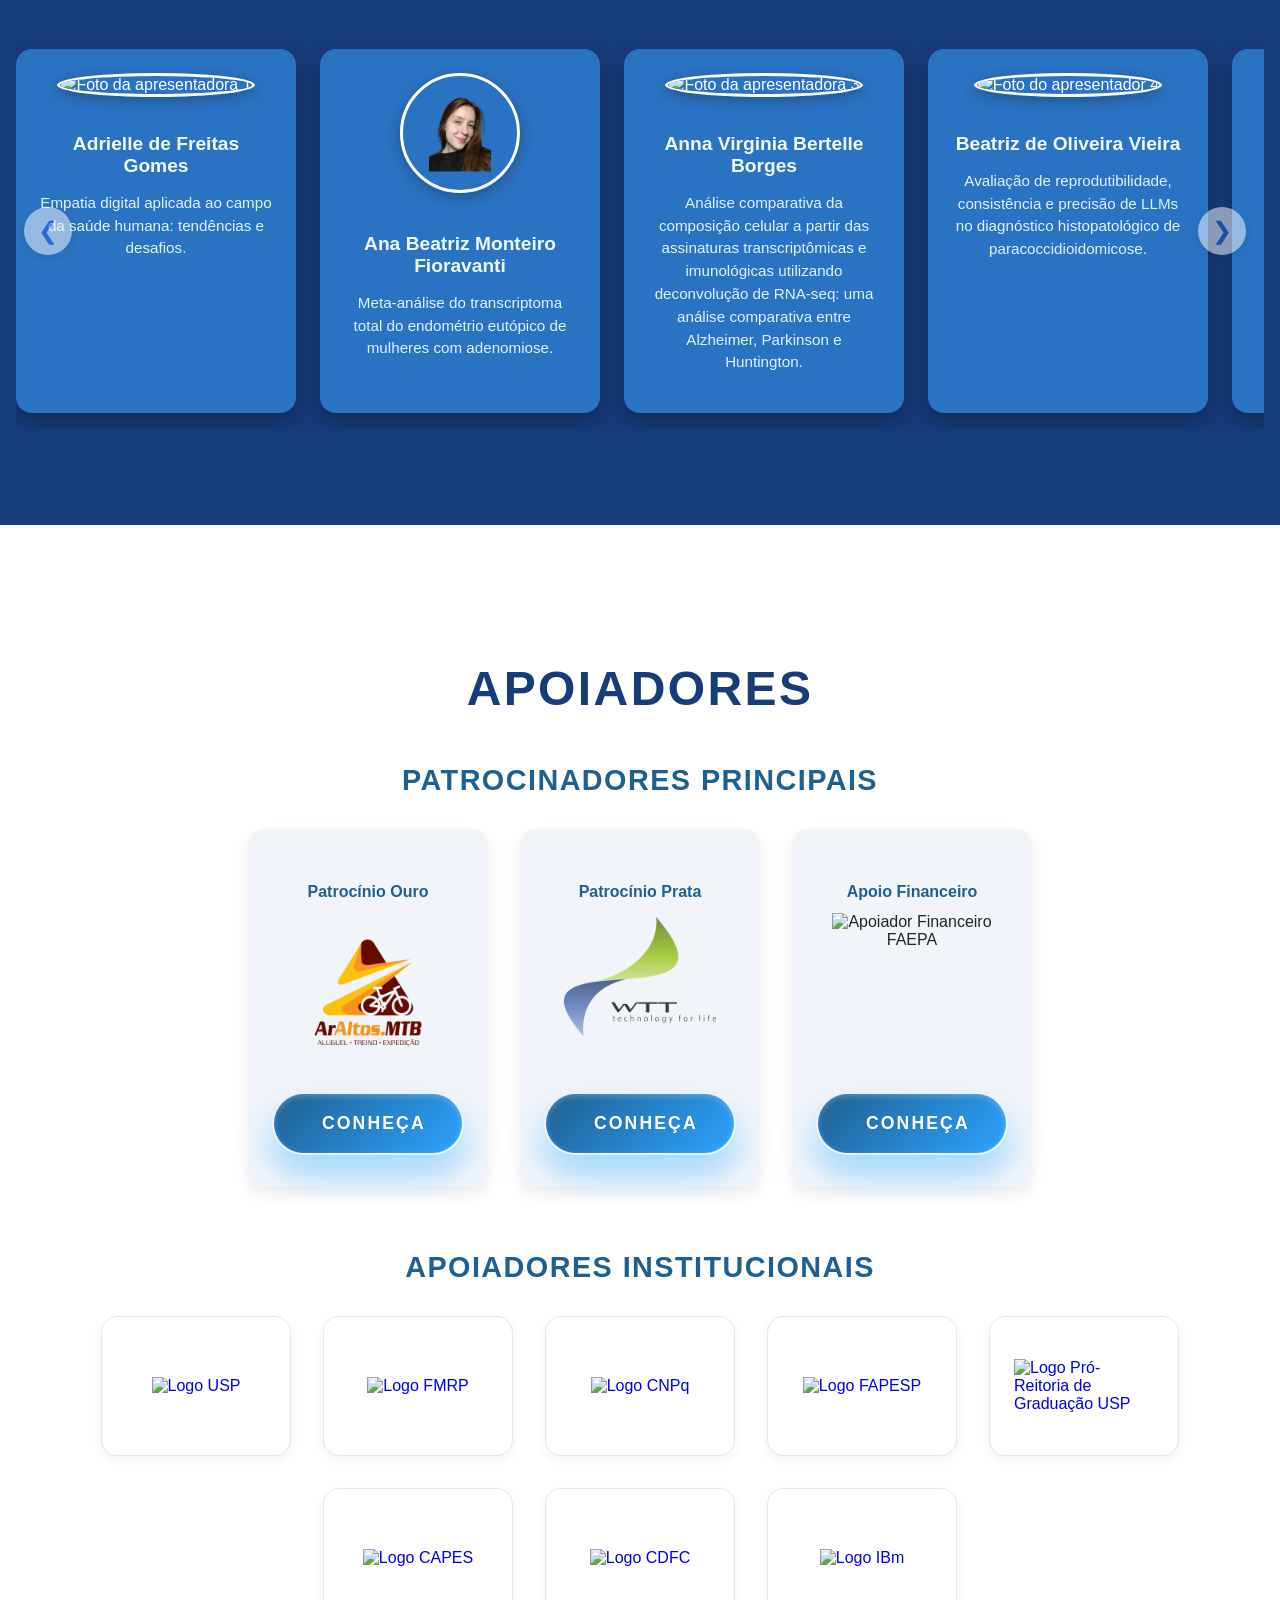
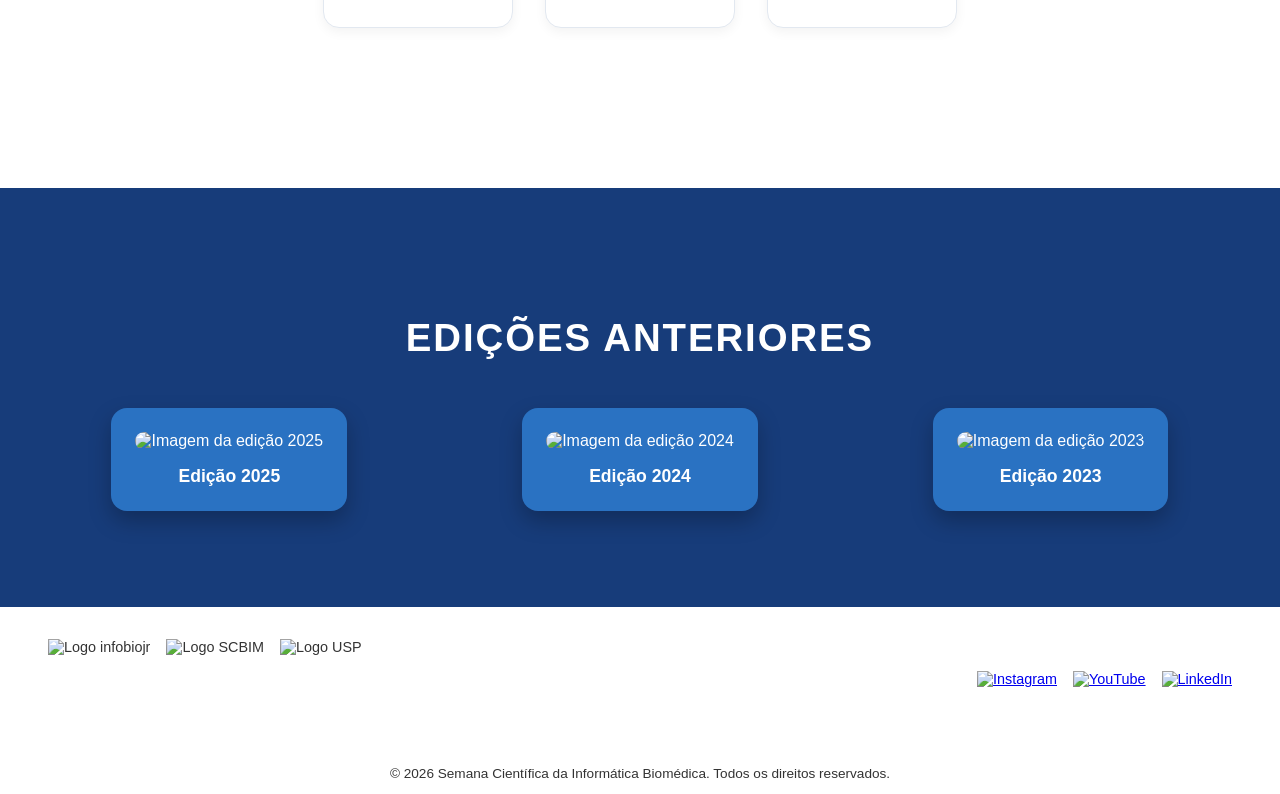
==== commit 3b750f09: "Palestrantes - Adrielle, Ana, Anna" ====
--- a/index.html
+++ b/index.html
@@ -105,7 +105,7 @@
                                 </div>
 
                                 <div class="presenter-card">
-                                    <img src="assets/photos/" alt="Foto da apresentadora 2">
+                                    <img src="assets/photos/foto_ana_beatriz_monteiro.png" alt="Foto da apresentadora 2">
                                     <h3>Ana Beatriz Monteiro Fioravanti</h3>
                                     <p>Meta-análise do transcriptoma total do endométrio eutópico de mulheres com adenomiose.</p>
                                 </div>
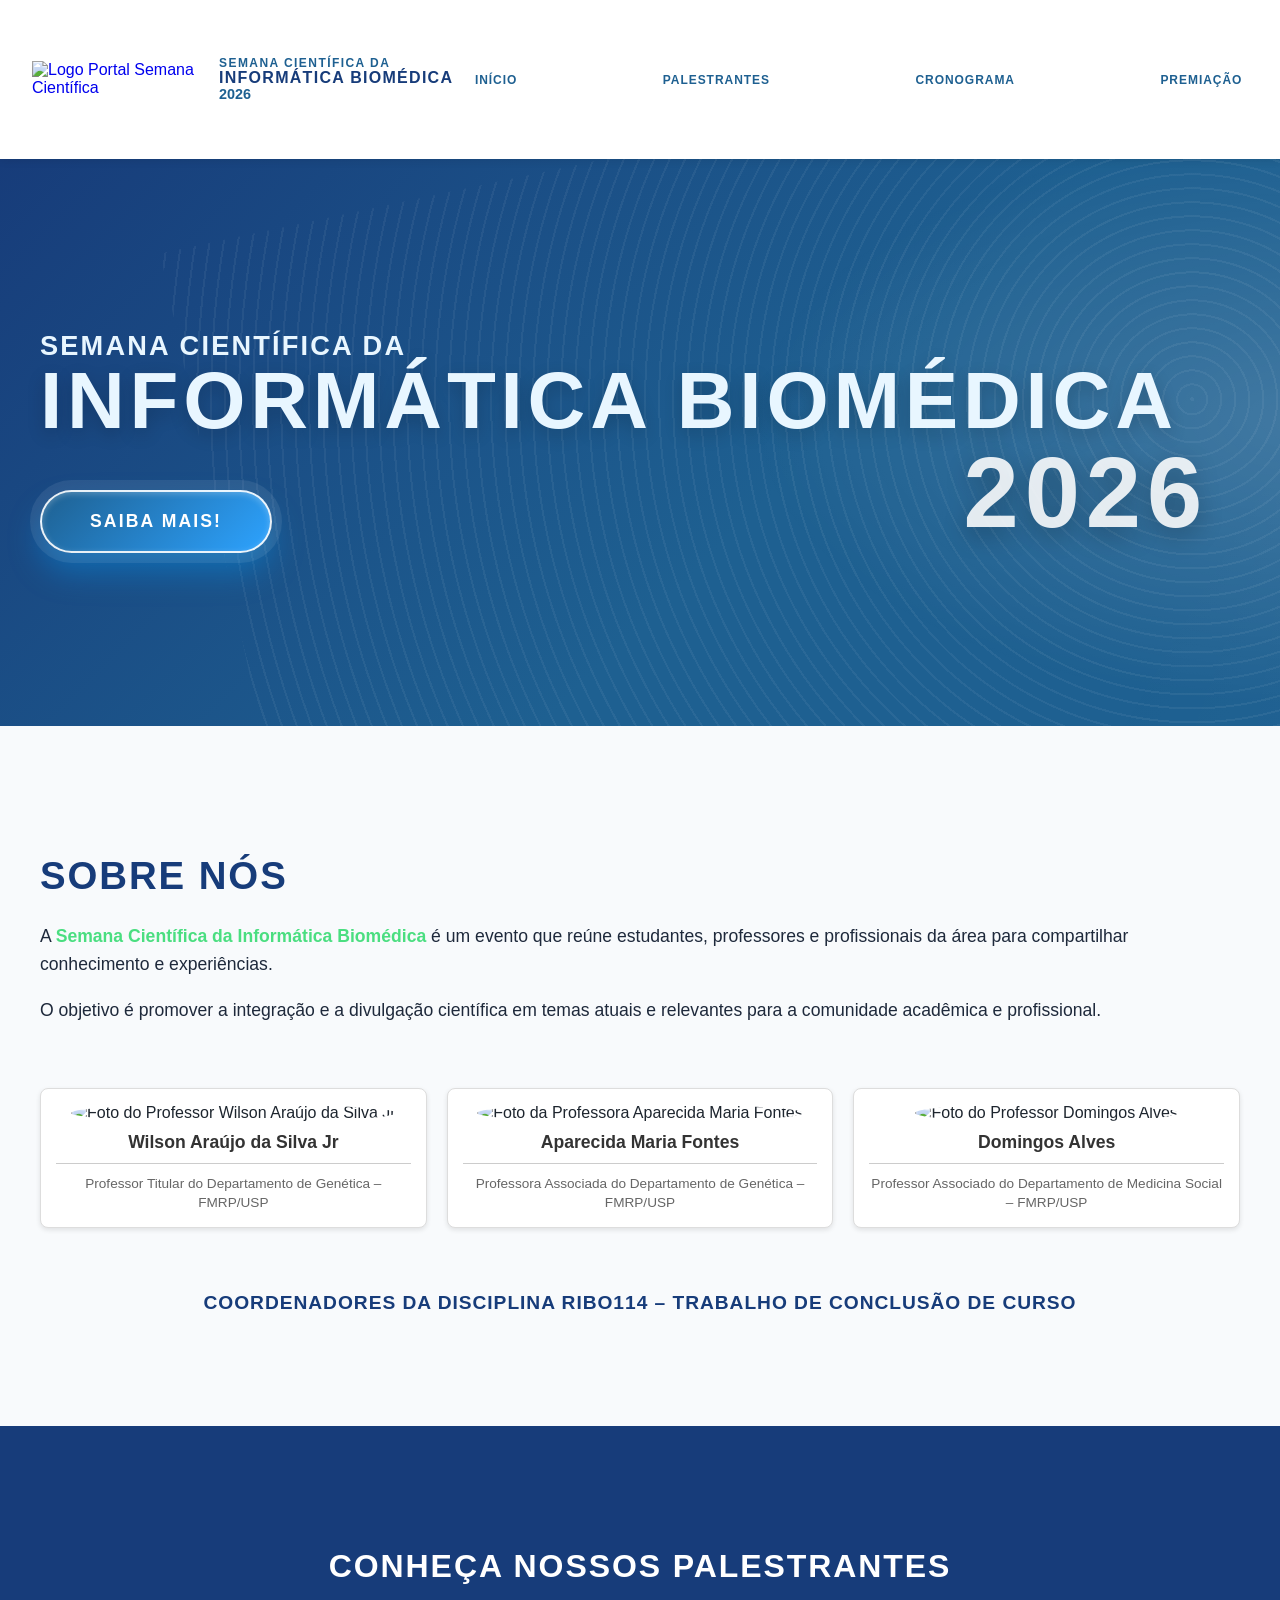
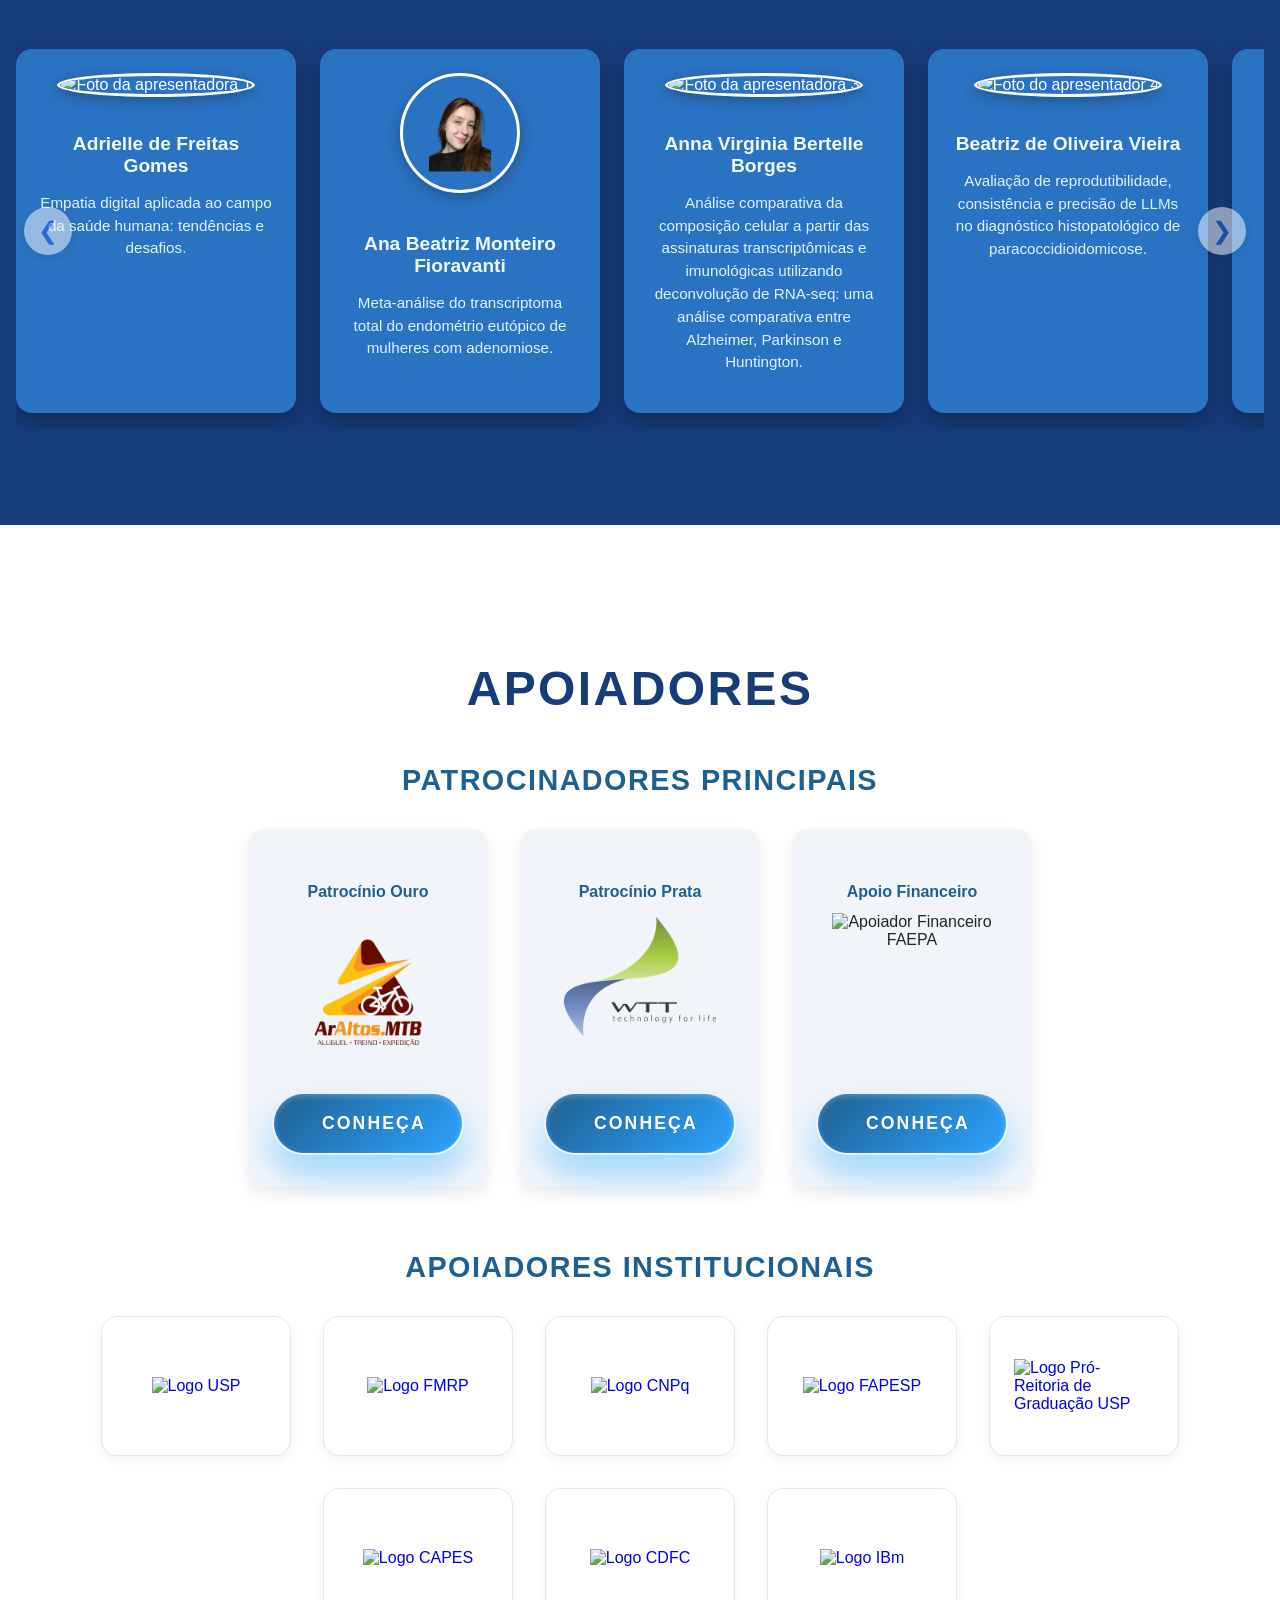
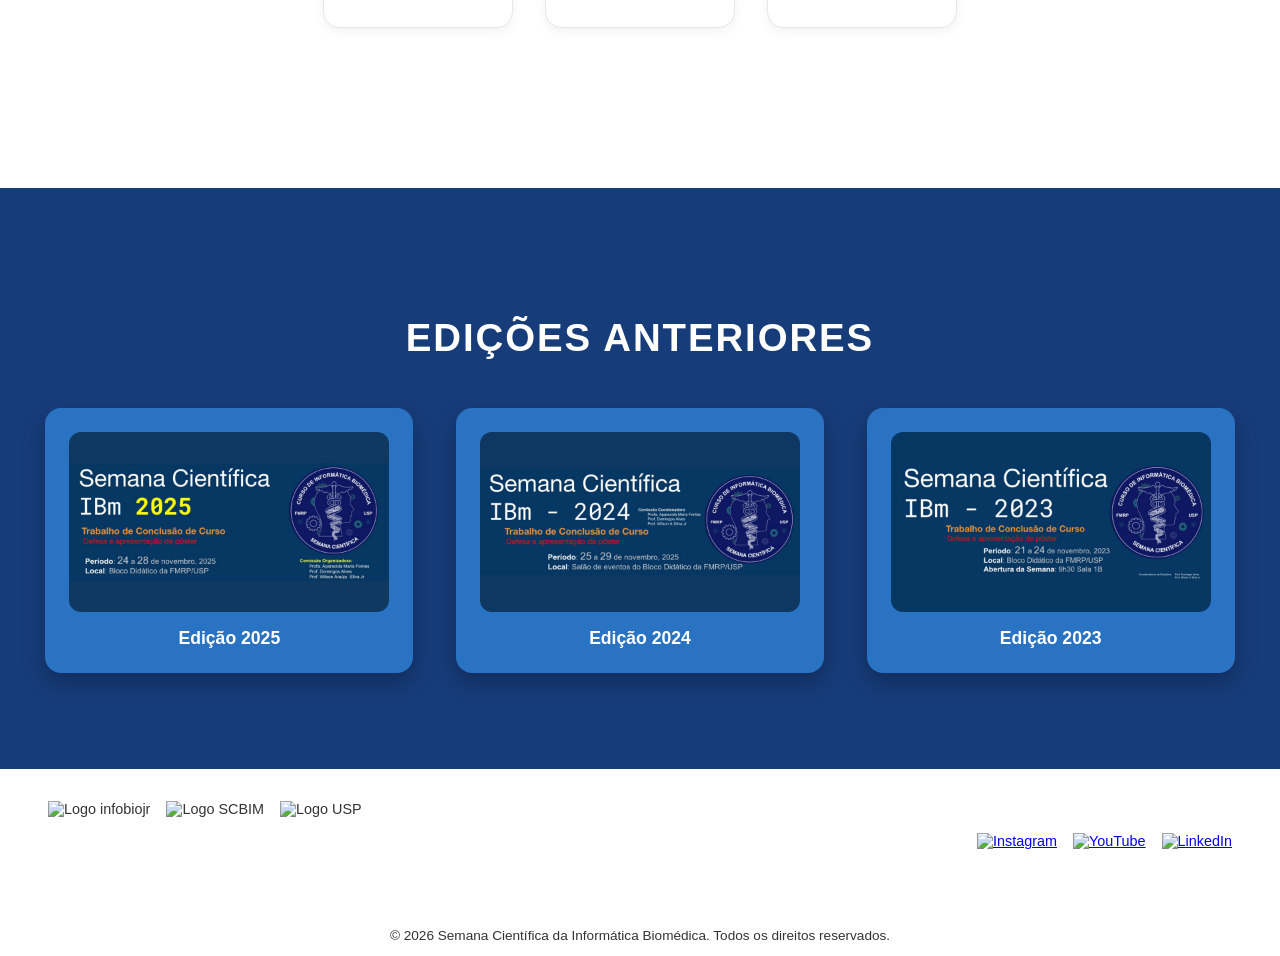
==== commit 99529c40: "Fix Edições Anteriores - Index" ====
--- a/index.html
+++ b/index.html
@@ -135,12 +135,6 @@
                                 </div>                                
 
                                 <div class="presenter-card">
-                                    <img src="assets/photos/" alt="Foto do apresentador 7">
-                                    <h3>Felipe Pimenta de Oliveira</h3>
-                                    <p>Avaliação do desempenho de ferramentas internacionais de priorização de variantes genéticas em uma amostra brasileira de pacientes com doenças raras.</p>
-                                </div>
-
-                                <div class="presenter-card">
                                     <img src="assets/photos/" alt="Foto do apresentador 8">
                                     <h3>Gabriele Silva de Freitas</h3>
                                     <p>Serious game para o desenvolvimento da autonomia infantil e autocuidado em saúde para crianças com Síndrome de Down: levantamento de literatura e tecnologias existentes.</p>
@@ -149,7 +143,7 @@
                                 <div class="presenter-card">
                                     <img src="assets/photos/" alt="Foto do apresentador 9">
                                     <h3>Guilherme Caetano Porto</h3>
-                                    <p>Título Não Definido</p>
+                                    <p>Aprendizado profundo e modelos clássicos na análise de sobrevivência de câncer de mama: comparação em uma coorte populacional do SEER</p>
                                 </div>
 
                                 <div class="presenter-card">
@@ -161,7 +155,7 @@
                                 <div class="presenter-card">
                                     <img src="assets/photos/" alt="Foto do apresentador 11">
                                     <h3>José Augusto Rodrigues de Andrade</h3>
-                                    <p>Título Não Definido</p>
+                                    <p>Desenvolvimento de uma plataforma local para visualização e anotação de lâminas digitais.</p>
                                 </div>
 
                                 <div class="presenter-card">
@@ -171,12 +165,6 @@
                                 </div>
 
                                 <div class="presenter-card">
-                                    <img src="assets/photos/" alt="Foto do apresentador 13">
-                                    <h3>Luigi Pereira Brandao</h3>
-                                    <p>Análise do perfil mutacional com modelos de aprendizado de máquina como método de prognóstico em pacientes com câncer de mama</p>
-                                </div>
-
-                                <div class="presenter-card">
                                     <img src="assets/photos/" alt="Foto do apresentador 14">
                                     <h3>Maria Fernanda Maia de Oliveira</h3>
                                     <p>Tecnologias Emergentes para Ambientes Hospitalares Inteligentes: Potencial de Implementação no Brasil.</p>
@@ -207,26 +195,12 @@
                                 </div>
 
                                 <div class="presenter-card">
-                                    <img src="assets/photos/" alt="Foto do apresentador 19">
-                                    <h3>Rafael Rosa Rodrigues</h3>
-                                    <p>Plataforma de Gestão Integrada de Dados Clínicos e Biológicos.</p>
-                                </div>
-
-                                <div class="presenter-card">
                                     <img src="assets/photos/" alt="Foto do apresentador 20">
                                     <h3>Vinicius de Souza Oliveira</h3>
                                     <p>Da caracterização genômica à investigação funcional: insights sobre a adaptação molecular do tripanossomatídeo Crithidia sp. LVH60A isolado de pacientes com leishmaniose visceral.</p>
                                 </div>
 
-                                <div class="presenter-card">
-                                    <img src="assets/photos/" alt="Foto do apresentador 21">
-                                    <h3>Vinicius Marcal dos Santos</h3>
-                                    <p>Título Não Definido</p>
-                                </div>
-
-
-
-
+                               
                                 <!-- adicionar quantos cards quiser -->
                             </div>
 
@@ -335,19 +309,19 @@
 
                     <!-- Edição 2025 -->
                     <a href="https://youtube.com/playlist?list=PLsEEH-bfGwTQ102l8VEzsQYOfnq4I0Zme&si=TeoHUvMnxcYbp3NN" class="edition-card">
-                        <img src="" alt="Imagem da edição 2025">
+                        <img src="assets/imgs/sc2025v2.png" alt="Imagem da edição 2025">
                         <p>Edição 2025</p>
                     </a>
 
                     <!-- Edição 2024 -->
                     <a href="https://www.youtube.com/watch?v=DJl6YaBF5ow&list=PLsEEH-bfGwTROp1Z1zWYynCw1_nA47Zox" class="edition-card">
-                        <img src="assets/imgs/sc2024.png" alt="Imagem da edição 2024">
+                        <img src="assets/imgs/sc2024v2.png" alt="Imagem da edição 2024">
                         <p>Edição 2024</p>
                     </a>
 
                     <!-- Edição 2023 -->
                     <a href="https://www.fmrp.usp.br/pb/arquivos/15777" class="edition-card">
-                        <img src="assets/imgs/sc2023.png" alt="Imagem da edição 2023">
+                        <img src="assets/imgs/sc2023v2.png" alt="Imagem da edição 2023">
                         <p>Edição 2023</p>
                     </a>
 
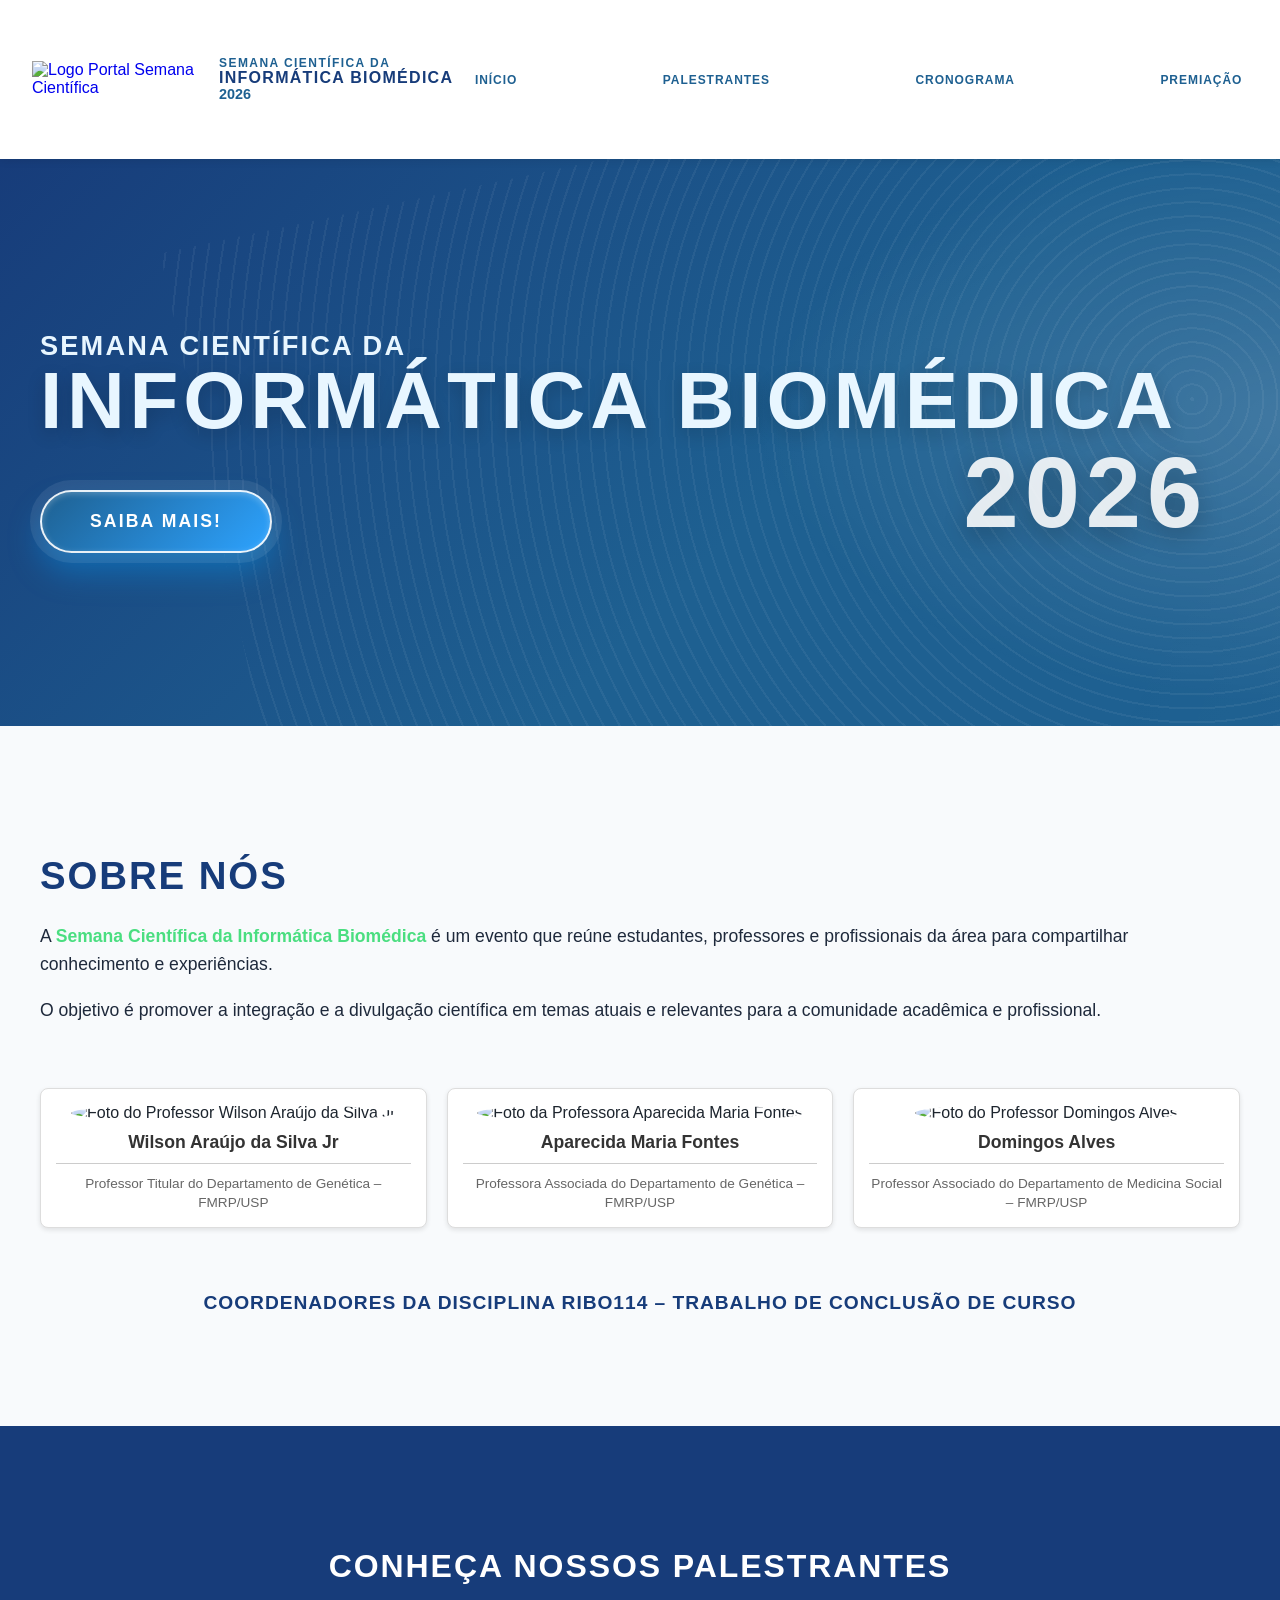
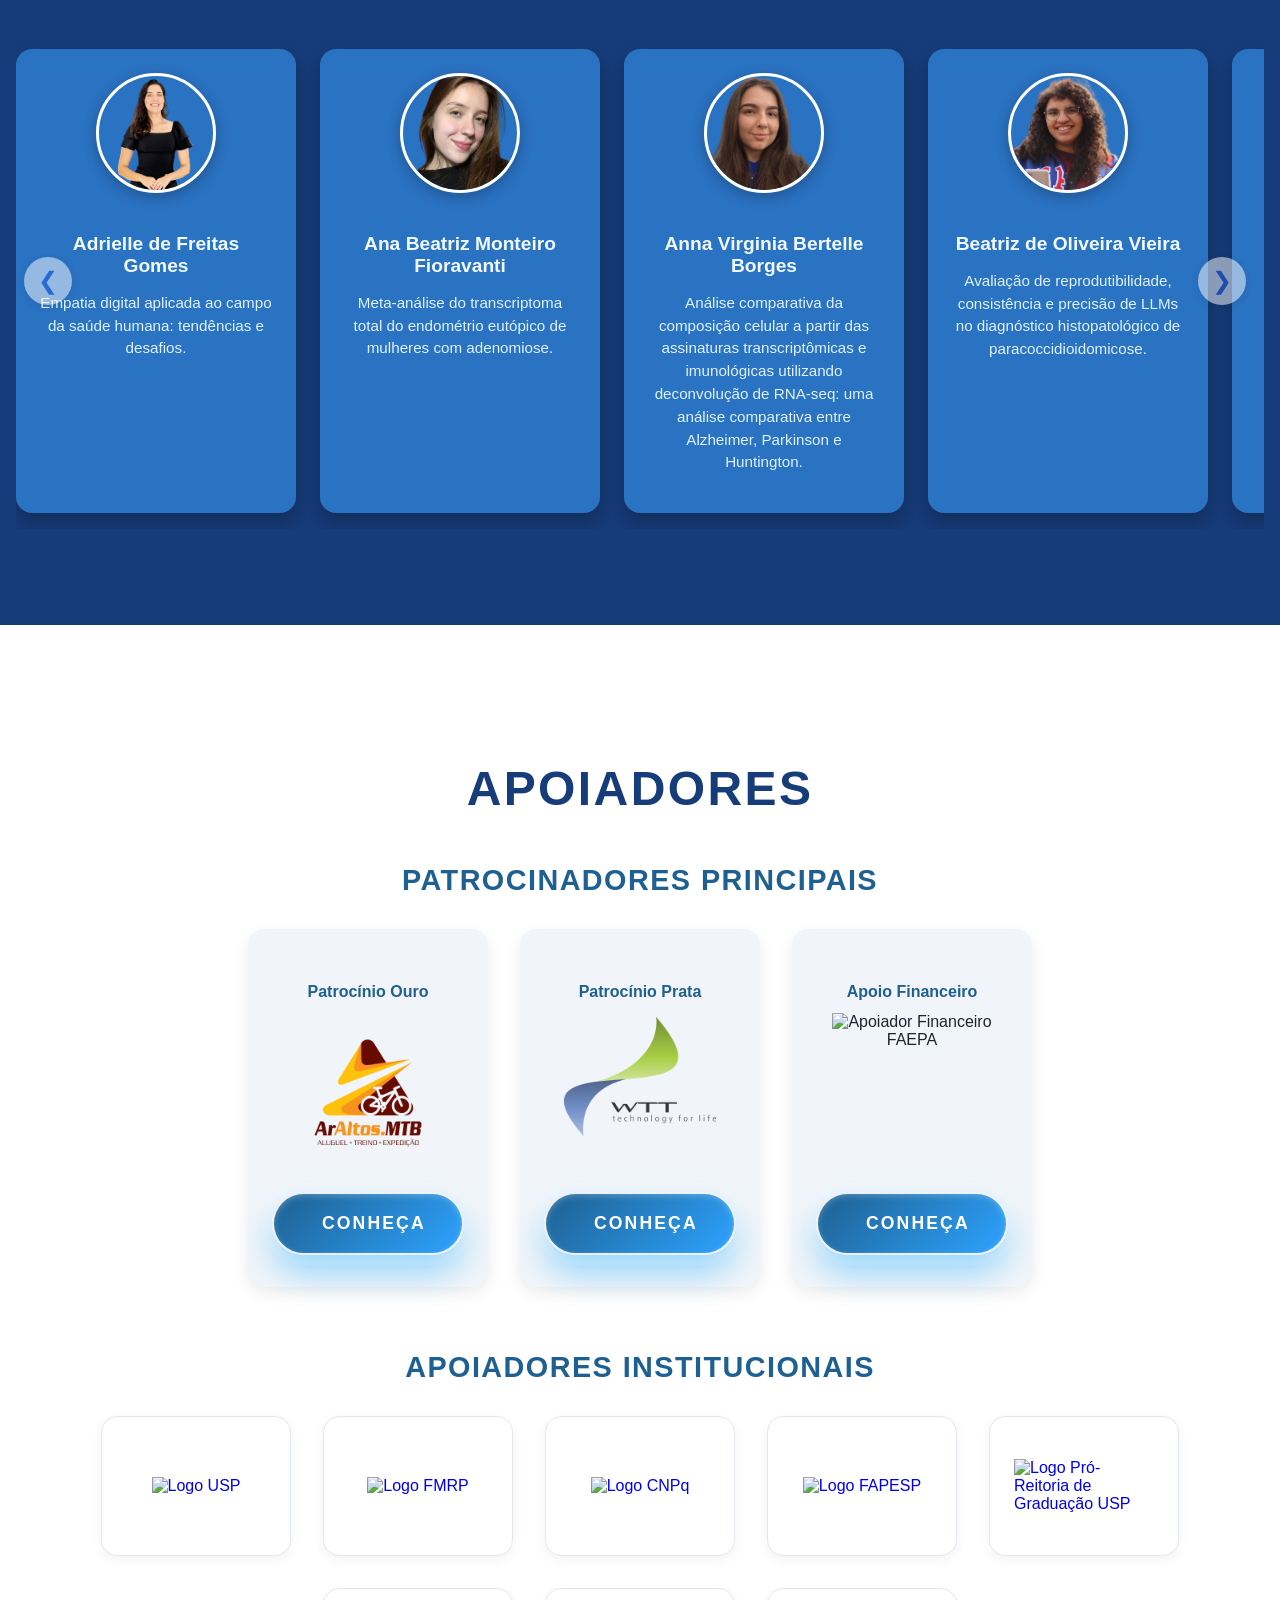
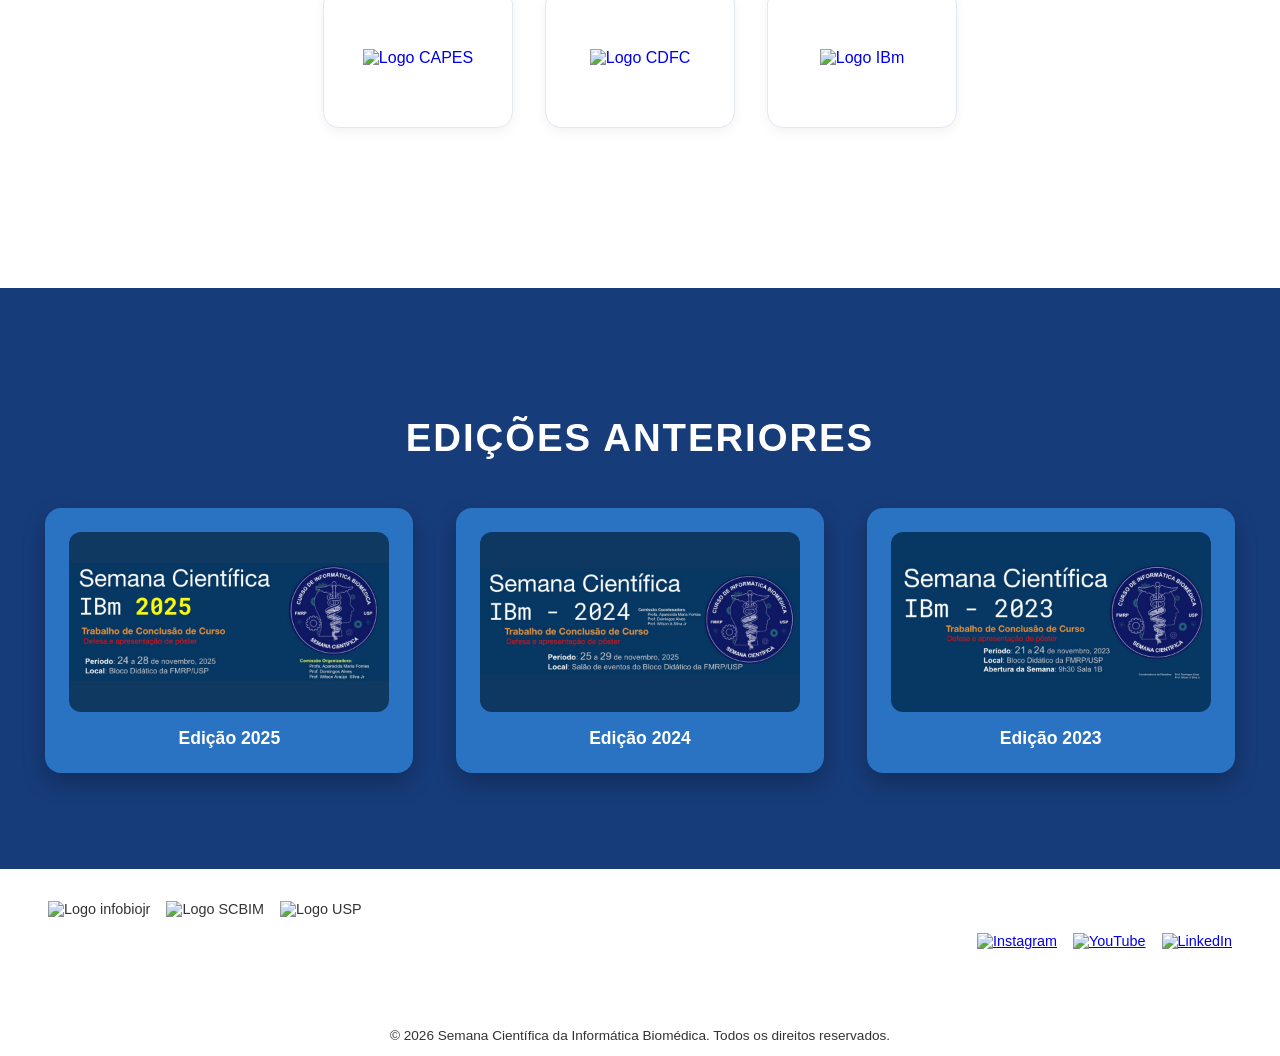
==== commit 76b13847: "Fotos Palestrantes (Homepage)" ====
--- a/index.html
+++ b/index.html
@@ -99,103 +99,103 @@
                         <div class="presenters__track">
 
                                 <div class="presenter-card">
-                                    <img src="assets/photos/" alt="Foto da apresentadora 1">
+                                    <img src="assets/photos/adrielle.png" alt="Foto da apresentadora 1">
                                     <h3>Adrielle de Freitas Gomes</h3>
                                     <p>Empatia digital aplicada ao campo da saúde humana: tendências e desafios.</p>
                                 </div>
 
                                 <div class="presenter-card">
-                                    <img src="assets/photos/foto_ana_beatriz_monteiro.png" alt="Foto da apresentadora 2">
+                                    <img src="assets/photos/ana.png" alt="Foto da apresentadora 2">
                                     <h3>Ana Beatriz Monteiro Fioravanti</h3>
                                     <p>Meta-análise do transcriptoma total do endométrio eutópico de mulheres com adenomiose.</p>
                                 </div>
 
                                 <div class="presenter-card">
-                                    <img src="assets/photos/" alt="Foto da apresentadora 3">
+                                    <img src="assets/photos/anna.png" alt="Foto da apresentadora 3">
                                     <h3>Anna Virginia Bertelle Borges</h3>
                                     <p>Análise comparativa da composição celular a partir das assinaturas transcriptômicas e imunológicas utilizando deconvolução de RNA-seq: uma análise comparativa entre Alzheimer, Parkinson e Huntington.</p>
                                 </div>
 
                                 <div class="presenter-card">
-                                    <img src="assets/photos/" alt="Foto do apresentador 4">
+                                    <img src="assets/photos/beatriz.png" alt="Foto do apresentador 4">
                                     <h3>Beatriz de Oliveira Vieira</h3>
                                     <p>Avaliação de reprodutibilidade, consistência e precisão de LLMs no diagnóstico histopatológico de paracoccidioidomicose.</p>
                                 </div>
 
                                 <div class="presenter-card">
-                                    <img src="assets/photos/" alt="Foto da apresentadora 5">
+                                    <img src="assets/photos/carolina.png" alt="Foto da apresentadora 5">
                                     <h3>Carolina Souza Luz</h3>
                                     <p>Desenvolvimento de um assistente virtual de suporte emocional para cuidadores de pessoas com Transtorno do Espectro Autista.</p>
                                 </div>
 
                                 <div class="presenter-card">
-                                    <img src="assets/photos/" alt="Foto do apresentador 6">
+                                    <img src="assets/photos/enzo.png" alt="Foto do apresentador 6">
                                     <h3>Enzo de Moraes Guimarães</h3>
                                     <p>O uso de inteligência artificial (IA) por autistas na universidade e seus desdobramentos na permanência acadêmica.</p>
                                 </div>                                
 
                                 <div class="presenter-card">
-                                    <img src="assets/photos/" alt="Foto do apresentador 8">
+                                    <img src="assets/photos/gabriele.png" alt="Foto do apresentador 8">
                                     <h3>Gabriele Silva de Freitas</h3>
                                     <p>Serious game para o desenvolvimento da autonomia infantil e autocuidado em saúde para crianças com Síndrome de Down: levantamento de literatura e tecnologias existentes.</p>
                                 </div>
 
                                 <div class="presenter-card">
-                                    <img src="assets/photos/" alt="Foto do apresentador 9">
+                                    <img src="assets/photos/guilherme.png" alt="Foto do apresentador 9">
                                     <h3>Guilherme Caetano Porto</h3>
                                     <p>Aprendizado profundo e modelos clássicos na análise de sobrevivência de câncer de mama: comparação em uma coorte populacional do SEER</p>
                                 </div>
 
                                 <div class="presenter-card">
-                                    <img src="assets/photos/" alt="Foto da apresentadora 10">
+                                    <img src="assets/photos/heloisa.png" alt="Foto da apresentadora 10">
                                     <h3>Heloisa Ferian Soares</h3>
                                     <p>Clusterização e Aprendizado de Máquina em dados de actigrafia como método de análise de padrões de sono e predição de má qualidade em crianças.</p>
                                 </div>
 
                                 <div class="presenter-card">
-                                    <img src="assets/photos/" alt="Foto do apresentador 11">
+                                    <img src="assets/photos/jose.png" alt="Foto do apresentador 11">
                                     <h3>José Augusto Rodrigues de Andrade</h3>
                                     <p>Desenvolvimento de uma plataforma local para visualização e anotação de lâminas digitais.</p>
                                 </div>
 
                                 <div class="presenter-card">
-                                    <img src="assets/photos/" alt="Foto da apresentadora 12">
+                                    <img src="assets/photos/leandro.png" alt="Foto da apresentadora 12">
                                     <h3>Leandro Lima Leite</h3>
                                     <p>Explainable Diagnostic Support for Rare Diseases: Leveraging Ontological Hierarchy and SHAP Values for Clinical Transparency.</p>
                                 </div>
 
                                 <div class="presenter-card">
-                                    <img src="assets/photos/" alt="Foto do apresentador 14">
+                                    <img src="assets/photos/maria.png" alt="Foto do apresentador 14">
                                     <h3>Maria Fernanda Maia de Oliveira</h3>
                                     <p>Tecnologias Emergentes para Ambientes Hospitalares Inteligentes: Potencial de Implementação no Brasil.</p>
                                 </div>
 
                                 <div class="presenter-card">
-                                    <img src="assets/photos/" alt="Foto do apresentador 15">
+                                    <img src="assets/photos/naihara.png" alt="Foto do apresentador 15">
                                     <h3>Naihara Barboza Salvino dos Santos</h3>
                                     <p>Desenvolvimento do protótipo do chatbot EVA-CARE para suporte à saúde materna: aplicação do modelo BERTimbau em ambiente de saúde pública.</p>
                                 </div>
 
                                 <div class="presenter-card">
-                                    <img src="assets/photos/" alt="Foto do apresentador 16">
+                                    <img src="assets/photos/otavio_augusto.png" alt="Foto do apresentador 16">
                                     <h3>Otavio Augusto Zanin de Andrade Fernandes</h3>
                                     <p>Literacia sobre funcionários e gestores em sistemas digitais na atenção básica.</p>
                                 </div>
 
                                 <div class="presenter-card">
-                                    <img src="assets/photos/" alt="Foto do apresentador 17">
+                                    <img src="assets/photos/otavio_rogerio.png" alt="Foto do apresentador 17">
                                     <h3>Otavio Rogerio Vieira</h3>
                                     <p>Interações proteína-proteína de TRIMs humanas: uma análise in silico.</p>
                                 </div>
 
                                 <div class="presenter-card">
-                                    <img src="assets/photos/" alt="Foto do apresentador 18">
+                                    <img src="assets/photos/paola.png" alt="Foto do apresentador 18">
                                     <h3>Paola Martins da Silva</h3>
                                     <p>Avaliação Assistida por Inteligência Artificial da Presença de Agente de Contraste em Tomografias Computadorizadas de Tórax.</p>
                                 </div>
 
                                 <div class="presenter-card">
-                                    <img src="assets/photos/" alt="Foto do apresentador 20">
+                                    <img src="assets/photos/vinicius.png" alt="Foto do apresentador 20">
                                     <h3>Vinicius de Souza Oliveira</h3>
                                     <p>Da caracterização genômica à investigação funcional: insights sobre a adaptação molecular do tripanossomatídeo Crithidia sp. LVH60A isolado de pacientes com leishmaniose visceral.</p>
                                 </div>
